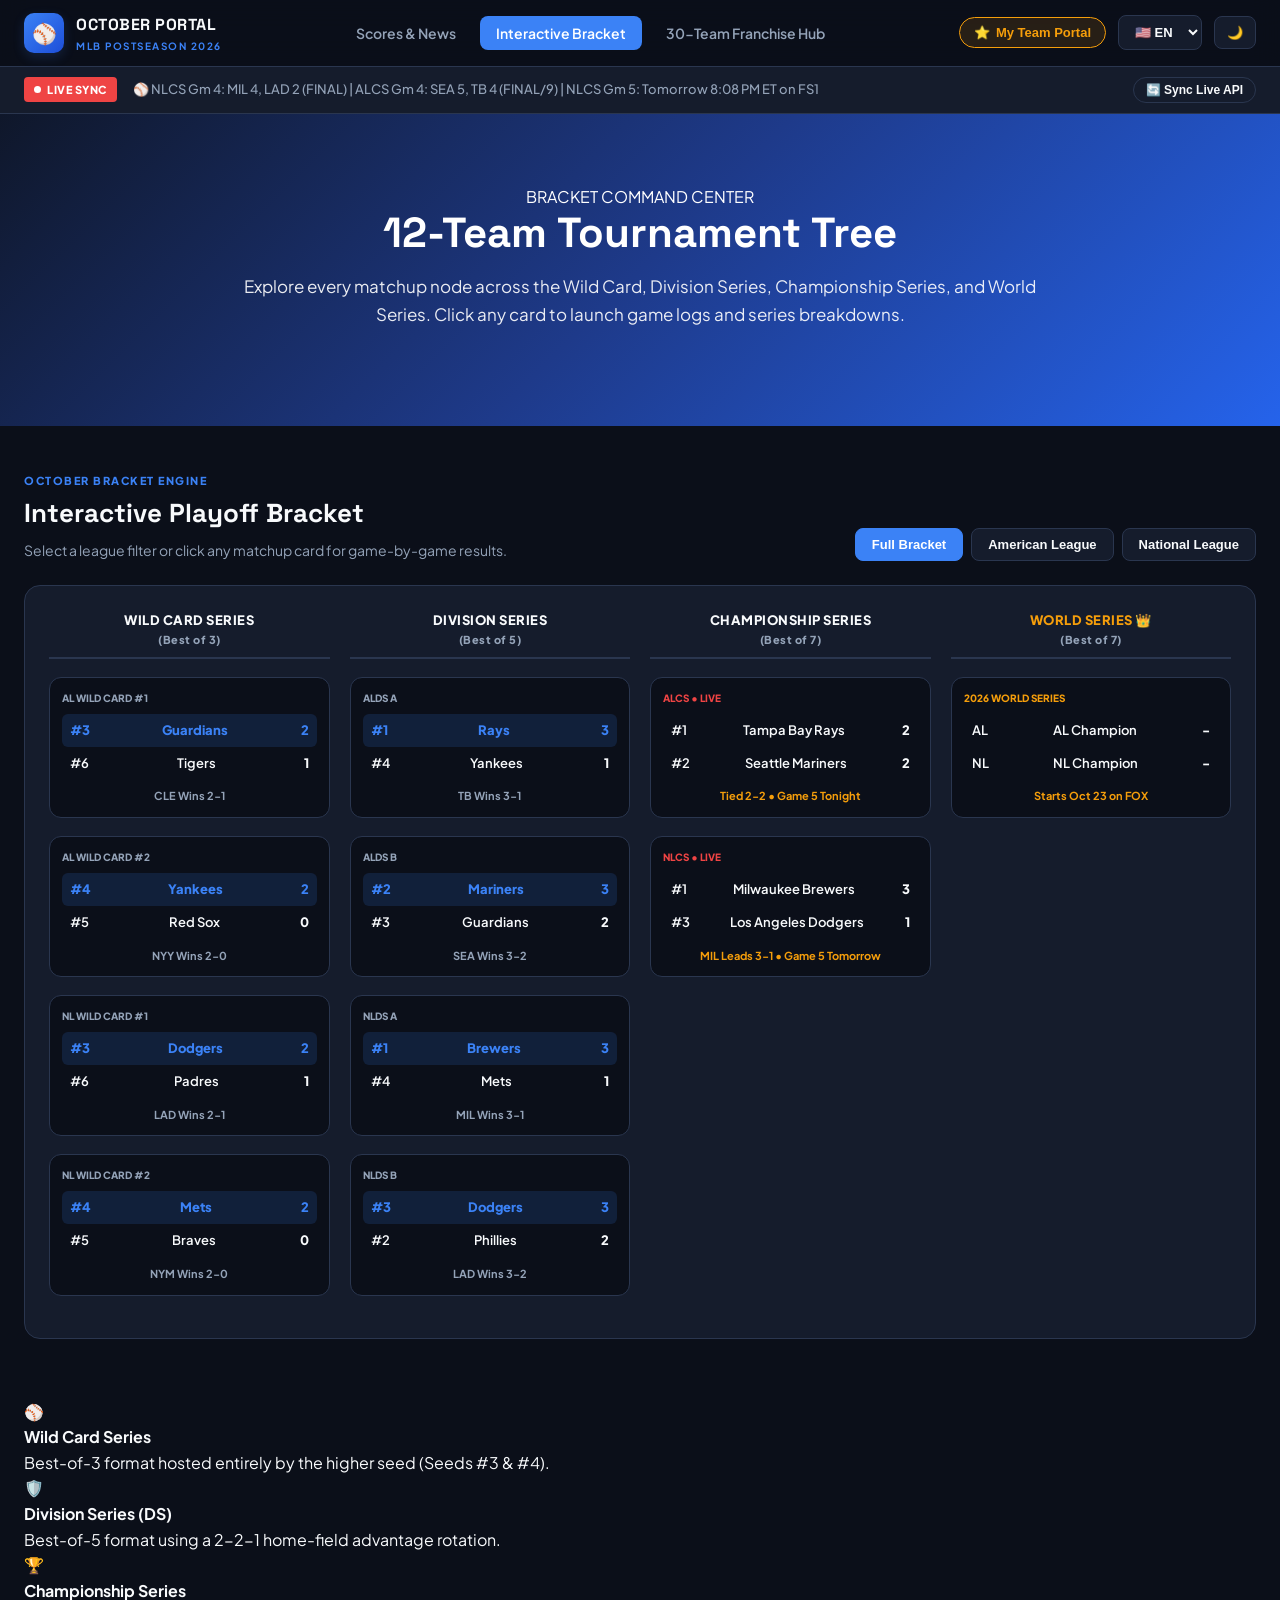
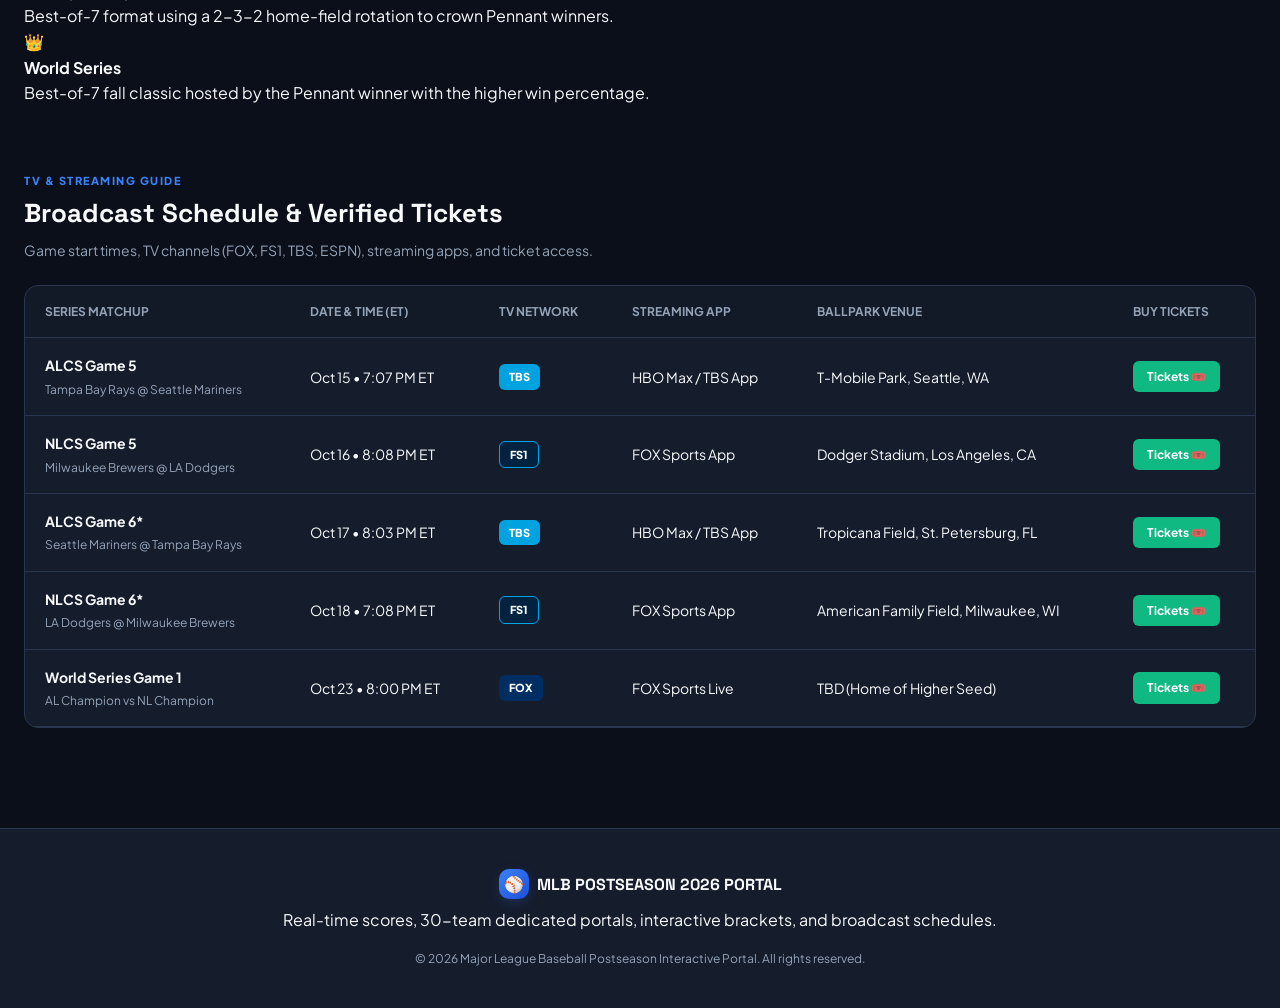
==== bracket.html @ bce6dad3 "Update bracket.html" ====
<!DOCTYPE html>
<html lang="en">
<head>
  <meta charset="UTF-8">
  <meta name="viewport" content="width=device-width, initial-scale=1.0">
  <title>MLB Postseason 2026 | Interactive Playoff Bracket & TV Guide</title>
  <link rel="stylesheet" href="styles.css">
  <link rel="preconnect" href="https://fonts.googleapis.com">
  <link rel="preconnect" href="https://fonts.gstatic.com" crossorigin>
  <link href="https://fonts.googleapis.com/css2?family=Plus+Jakarta+Sans:wght@400;500;600;700;800&family=Space+Grotesk:wght@700;800&display=swap" rel="stylesheet">
</head>
<body class="dark-mode page-bracket">

  <!-- Sticky Glassmorphic Navigation -->
  <header class="top-header">
    <nav class="navbar">
      <a href="index.html" class="brand-logo">
        <div class="logo-icon-bg">⚾</div>
        <div class="logo-text">
          <span class="logo-title">OCTOBER PORTAL</span>
          <span class="logo-sub">MLB POSTSEASON 2026</span>
        </div>
      </a>

      <ul class="nav-directory">
        <li><a href="index.html" class="nav-link" id="nav-home">Scores & News</a></li>
        <li><a href="bracket.html" class="nav-link active" id="nav-bracket">Interactive Bracket</a></li>
        <li><a href="teams.html" class="nav-link" id="nav-teams">30-Team Franchise Hub</a></li>
      </ul>

      <div class="header-controls">
        <button onclick="openFavoriteTeamPortal()" class="fav-quick-pill" id="fav-quick-btn">
          <span class="star-icon">⭐</span> <span id="fav-quick-label">My Team Portal</span>
        </button>
        <div class="select-wrapper">
          <select id="lang-select" class="custom-select" onchange="changeLanguage(this.value)">
            <option value="en">🇺🇸 EN</option>
            <option value="es">🇲🇽 ES</option>
            <option value="zh">🇨🇳 ZH</option>
          </select>
        </div>
        <button id="theme-toggle" class="icon-toggle-btn" onclick="toggleTheme()" aria-label="Toggle Theme">
          <span id="theme-icon">🌙</span>
        </button>
      </div>
    </nav>
  </header>

  <!-- Live Score Ticker -->
  <div class="ticker-bar">
    <div class="ticker-badge"><span class="pulse-dot"></span> LIVE SYNC</div>
    <div class="ticker-content" id="ticker-content">
      <span>⚾ Syncing real-time MLB stats feed from ESPN...</span>
    </div>
    <button onclick="fetchLiveMLBData()" class="sync-refresh-btn">🔄 Sync Live API</button>
  </div>

  <!-- Hero Banner: Bracket Page -->
  <section class="hero-section hero-bracket">
    <div class="hero-overlay"></div>
    <div class="hero-container">
      <div class="hero-tag-badge gold">BRACKET COMMAND CENTER</div>
      <h1 id="hero-heading" class="hero-title">12-Team Tournament Tree</h1>
      <p id="hero-subtext" class="hero-description">Explore every matchup node across the Wild Card, Division Series, Championship Series, and World Series. Click any card to launch game logs and series breakdowns.</p>
    </div>
  </section>

  <main class="main-layout">

    <!-- 12-Team Interactive Playoff Bracket Grid -->
    <section id="full-bracket" class="content-section">
      <div class="section-heading">
        <div>
          <span class="heading-kicker">OCTOBER BRACKET ENGINE</span>
          <h2 id="heading-bracket">Interactive Playoff Bracket</h2>
          <p class="section-subtitle" id="sub-bracket">Select a league filter or click any matchup card for game-by-game results.</p>
        </div>
        <div class="bracket-filter-btns">
          <button class="filter-tab active" onclick="filterBracket('all')">Full Bracket</button>
          <button class="filter-tab" onclick="filterBracket('al')">American League</button>
          <button class="filter-tab" onclick="filterBracket('nl')">National League</button>
        </div>
      </div>

      <div class="bracket-wrapper">
        <div class="bracket-tree" id="bracket-tree">
          
          <!-- Round 1: Wild Card -->
          <div class="bracket-column">
            <h3 class="round-header">Wild Card Series <span class="sub-head">(Best of 3)</span></h3>
            
            <div class="matchup-node" onclick="openMatchupDetails('AL_WC1')">
              <div class="node-label">AL WILD CARD #1</div>
              <div class="node-team winner">
                <span class="seed">#3</span> <span class="team-name">Guardians</span> <span class="node-score">2</span>
              </div>
              <div class="node-team">
                <span class="seed">#6</span> <span class="team-name">Tigers</span> <span class="node-score">1</span>
              </div>
              <div class="node-status">CLE Wins 2-1</div>
            </div>

            <div class="matchup-node" onclick="openMatchupDetails('AL_WC2')">
              <div class="node-label">AL WILD CARD #2</div>
              <div class="node-team winner">
                <span class="seed">#4</span> <span class="team-name">Yankees</span> <span class="node-score">2</span>
              </div>
              <div class="node-team">
                <span class="seed">#5</span> <span class="team-name">Red Sox</span> <span class="node-score">0</span>
              </div>
              <div class="node-status">NYY Wins 2-0</div>
            </div>

            <div class="matchup-node" onclick="openMatchupDetails('NL_WC1')">
              <div class="node-label">NL WILD CARD #1</div>
              <div class="node-team winner">
                <span class="seed">#3</span> <span class="team-name">Dodgers</span> <span class="node-score">2</span>
              </div>
              <div class="node-team">
                <span class="seed">#6</span> <span class="team-name">Padres</span> <span class="node-score">1</span>
              </div>
              <div class="node-status">LAD Wins 2-1</div>
            </div>

            <div class="matchup-node" onclick="openMatchupDetails('NL_WC2')">
              <div class="node-label">NL WILD CARD #2</div>
              <div class="node-team winner">
                <span class="seed">#4</span> <span class="team-name">Mets</span> <span class="node-score">2</span>
              </div>
              <div class="node-team">
                <span class="seed">#5</span> <span class="team-name">Braves</span> <span class="node-score">0</span>
              </div>
              <div class="node-status">NYM Wins 2-0</div>
            </div>
          </div>

          <!-- Round 2: Division Series -->
          <div class="bracket-column">
            <h3 class="round-header">Division Series <span class="sub-head">(Best of 5)</span></h3>

            <div class="matchup-node" onclick="openMatchupDetails('ALDS1')">
              <div class="node-label">ALDS A</div>
              <div class="node-team winner">
                <span class="seed">#1</span> <span class="team-name">Rays</span> <span class="node-score">3</span>
              </div>
              <div class="node-team">
                <span class="seed">#4</span> <span class="team-name">Yankees</span> <span class="node-score">1</span>
              </div>
              <div class="node-status">TB Wins 3-1</div>
            </div>

            <div class="matchup-node" onclick="openMatchupDetails('ALDS2')">
              <div class="node-label">ALDS B</div>
              <div class="node-team winner">
                <span class="seed">#2</span> <span class="team-name">Mariners</span> <span class="node-score">3</span>
              </div>
              <div class="node-team">
                <span class="seed">#3</span> <span class="team-name">Guardians</span> <span class="node-score">2</span>
              </div>
              <div class="node-status">SEA Wins 3-2</div>
            </div>

            <div class="matchup-node" onclick="openMatchupDetails('NLDS1')">
              <div class="node-label">NLDS A</div>
              <div class="node-team winner">
                <span class="seed">#1</span> <span class="team-name">Brewers</span> <span class="node-score">3</span>
              </div>
              <div class="node-team">
                <span class="seed">#4</span> <span class="team-name">Mets</span> <span class="node-score">1</span>
              </div>
              <div class="node-status">MIL Wins 3-1</div>
            </div>

            <div class="matchup-node" onclick="openMatchupDetails('NLDS2')">
              <div class="node-label">NLDS B</div>
              <div class="node-team winner">
                <span class="seed">#3</span> <span class="team-name">Dodgers</span> <span class="node-score">3</span>
              </div>
              <div class="node-team">
                <span class="seed">#2</span> <span class="team-name">Phillies</span> <span class="node-score">2</span>
              </div>
              <div class="node-status">LAD Wins 3-2</div>
            </div>
          </div>

          <!-- Round 3: Championship Series -->
          <div class="bracket-column">
            <h3 class="round-header">Championship Series <span class="sub-head">(Best of 7)</span></h3>

            <div class="matchup-node active-series" onclick="openMatchupDetails('ALCS')">
              <div class="node-label live-label">ALCS • LIVE</div>
              <div class="node-team live">
                <span class="seed">#1</span> <span class="team-name">Tampa Bay Rays</span> <span class="node-score">2</span>
              </div>
              <div class="node-team live">
                <span class="seed">#2</span> <span class="team-name">Seattle Mariners</span> <span class="node-score">2</span>
              </div>
              <div class="node-status gold">Tied 2-2 • Game 5 Tonight</div>
            </div>

            <div class="matchup-node active-series" onclick="openMatchupDetails('NLCS')">
              <div class="node-label live-label">NLCS • LIVE</div>
              <div class="node-team live">
                <span class="seed">#1</span> <span class="team-name">Milwaukee Brewers</span> <span class="node-score">3</span>
              </div>
              <div class="node-team live">
                <span class="seed">#3</span> <span class="team-name">Los Angeles Dodgers</span> <span class="node-score">1</span>
              </div>
              <div class="node-status gold">MIL Leads 3-1 • Game 5 Tomorrow</div>
            </div>
          </div>

          <!-- Round 4: World Series -->
          <div class="bracket-column">
            <h3 class="round-header gold-header">World Series 👑 <span class="sub-head">(Best of 7)</span></h3>

            <div class="matchup-node ws-card" onclick="openMatchupDetails('WS')">
              <div class="node-label ws-label">2026 WORLD SERIES</div>
              <div class="node-team pending">
                <span class="seed">AL</span> <span class="team-name">AL Champion</span> <span class="node-score">-</span>
              </div>
              <div class="node-team pending">
                <span class="seed">NL</span> <span class="team-name">NL Champion</span> <span class="node-score">-</span>
              </div>
              <div class="node-status gold">Starts Oct 23 on FOX</div>
            </div>
          </div>

        </div>
      </div>
    </section>

    <!-- Postseason Format & Rules Guide -->
    <section class="content-section">
      <div class="rules-grid-4col">
        <div class="rule-card">
          <div class="rule-icon">⚾</div>
          <h4>Wild Card Series</h4>
          <p>Best-of-3 format hosted entirely by the higher seed (Seeds #3 & #4).</p>
        </div>
        <div class="rule-card">
          <div class="rule-icon">🛡️</div>
          <h4>Division Series (DS)</h4>
          <p>Best-of-5 format using a 2-2-1 home-field advantage rotation.</p>
        </div>
        <div class="rule-card">
          <div class="rule-icon">🏆</div>
          <h4>Championship Series</h4>
          <p>Best-of-7 format using a 2-3-2 home-field rotation to crown Pennant winners.</p>
        </div>
        <div class="rule-card">
          <div class="rule-icon">👑</div>
          <h4>World Series</h4>
          <p>Best-of-7 fall classic hosted by the Pennant winner with the higher win percentage.</p>
        </div>
      </div>
    </section>

    <!-- Broadcast Networks & Tickets Table -->
    <section id="broadcast-schedule" class="content-section">
      <div class="section-heading">
        <div>
          <span class="heading-kicker">TV & STREAMING GUIDE</span>
          <h2 id="heading-schedule">Broadcast Schedule & Verified Tickets</h2>
          <p class="section-subtitle" id="sub-schedule">Game start times, TV channels (FOX, FS1, TBS, ESPN), streaming apps, and ticket access.</p>
        </div>
      </div>

      <div class="table-card-wrapper">
        <table class="schedule-table">
          <thead>
            <tr>
              <th id="th-matchup">Series Matchup</th>
              <th id="th-time">Date & Time (ET)</th>
              <th id="th-network">TV Network</th>
              <th id="th-stream">Streaming App</th>
              <th id="th-location">Ballpark Venue</th>
              <th id="th-buy">Buy Tickets</th>
            </tr>
          </thead>
          <tbody id="schedule-body">
            <!-- Rendered by script.js -->
          </tbody>
        </table>
      </div>
    </section>

  </main>

  <!-- Interactive Modal Window -->
  <div id="matchup-modal" class="modal-backdrop" onclick="closeMatchupModal(event)">
    <div class="modal-card">
      <button class="modal-close-btn" onclick="closeMatchupModalDirect()">&times;</button>
      <div id="modal-content"></div>
    </div>
  </div>

  <footer>
    <div class="footer-container">
      <div class="footer-brand">
        <span class="logo-icon-bg sm">⚾</span>
        <span>MLB POSTSEASON 2026 PORTAL</span>
      </div>
      <p>Real-time scores, 30-team dedicated portals, interactive brackets, and broadcast schedules.</p>
      <div class="footer-copy">&copy; 2026 Major League Baseball Postseason Interactive Portal. All rights reserved.</div>
    </div>
  </footer>

  <script src="script.js"></script>
</body>
</html>
---- styles.css ----
/* Custom Design Variables */
:root {
  --bg-dark: #0b0f19;
  --bg-surface: #151c2c;
  --bg-surface-hover: #1e293b;
  --border-color: #2a364f;
  --text-main: #f8fafc;
  --text-muted: #94a3b8;
  
  --primary-blue: #3b82f6;
  --primary-blue-hover: #2563eb;
  --accent-gold: #f59e0b;
  --accent-green: #10b981;
  --accent-red: #ef4444;
  
  --header-bg: rgba(11, 15, 25, 0.92);
  --shadow-glow: rgba(59, 130, 246, 0.18);

  --team-theme-primary: #1e3a8a;
  --team-theme-accent: #2563eb;
}

body.light-mode {
  --bg-dark: #f8fafc;
  --bg-surface: #ffffff;
  --bg-surface-hover: #f1f5f9;
  --border-color: #cbd5e1;
  --text-main: #0f172a;
  --text-muted: #64748b;
  --primary-blue: #2563eb;
  --primary-blue-hover: #1d4ed8;
  --accent-gold: #d97706;
  --accent-green: #059669;
  --accent-red: #dc2626;
  --header-bg: rgba(255, 255, 255, 0.94);
  --shadow-glow: rgba(0, 0, 0, 0.06);
}

/* Base Reset & Hyperlink Engine (No Default Blue Links) */
* {
  box-sizing: border-box;
  margin: 0;
  padding: 0;
}

html {
  scroll-behavior: smooth;
  font-family: 'Plus Jakarta Sans', -apple-system, BlinkMacSystemFont, sans-serif;
}

body {
  background-color: var(--bg-dark);
  color: var(--text-main);
  line-height: 1.6;
  transition: background-color 0.3s ease, color 0.3s ease;
}

/* Global Link Reset - Removes default blue browser underlined links */
a, a:visited, a:hover, a:active {
  color: inherit;
  text-decoration: none;
}

/* Sticky Top Navigation Directory */
.top-header {
  position: sticky;
  top: 0;
  z-index: 1000;
  background-color: var(--header-bg);
  backdrop-filter: blur(14px);
  border-bottom: 1px solid var(--border-color);
}

.navbar {
  max-width: 1280px;
  margin: 0 auto;
  padding: 12px 24px;
  display: flex;
  justify-content: space-between;
  align-items: center;
  gap: 20px;
}

.brand-logo {
  display: flex;
  align-items: center;
  gap: 12px;
}

.logo-icon-bg {
  width: 40px;
  height: 40px;
  background: linear-gradient(135deg, var(--primary-blue), #1d4ed8);
  border-radius: 10px;
  display: flex;
  justify-content: center;
  align-items: center;
  font-size: 20px;
  box-shadow: 0 4px 12px var(--shadow-glow);
}

.logo-icon-bg.sm {
  width: 30px;
  height: 30px;
  font-size: 16px;
}

.logo-text {
  display: flex;
  flex-direction: column;
}

.logo-title {
  font-family: 'Space Grotesk', sans-serif;
  font-size: 16px;
  font-weight: 800;
  letter-spacing: 0.5px;
}

.logo-sub {
  font-size: 10px;
  font-weight: 700;
  color: var(--primary-blue);
  letter-spacing: 1.5px;
}

.nav-directory {
  display: flex;
  list-style: none;
  gap: 8px;
}

.nav-link {
  padding: 8px 16px;
  border-radius: 8px;
  font-size: 14px;
  font-weight: 600;
  color: var(--text-muted);
  transition: all 0.2s ease;
}

.nav-link:hover {
  color: var(--text-main);
  background-color: var(--bg-surface-hover);
}

.nav-link.active {
  background-color: var(--primary-blue);
  color: #ffffff;
}

.header-controls {
  display: flex;
  align-items: center;
  gap: 12px;
}

.fav-quick-pill {
  background-color: rgba(245, 158, 11, 0.12);
  color: var(--accent-gold);
  border: 1px solid var(--accent-gold);
  padding: 7px 14px;
  border-radius: 20px;
  font-size: 13px;
  font-weight: 700;
  cursor: pointer;
  display: flex;
  align-items: center;
  gap: 6px;
  transition: transform 0.2s;
}

.fav-quick-pill:hover {
  transform: translateY(-1px);
  background-color: rgba(245, 158, 11, 0.22);
}

.custom-select, select, button {
  background-color: var(--bg-surface);
  color: var(--text-main);
  border: 1px solid var(--border-color);
  padding: 8px 12px;
  border-radius: 8px;
  font-size: 13px;
  font-weight: 600;
  cursor: pointer;
  outline: none;
  transition: all 0.2s;
}

button:hover, select:hover {
  border-color: var(--primary-blue);
}

.icon-toggle-btn {
  padding: 8px 12px;
  border-radius: 8px;
}

/* Live Ticker Bar */
.ticker-bar {
  background-color: var(--bg-surface);
  border-bottom: 1px solid var(--border-color);
  padding: 10px 24px;
  display: flex;
  align-items: center;
  gap: 16px;
  font-size: 13px;
}

.ticker-badge {
  background-color: var(--accent-red);
  color: #ffffff;
  font-weight: 800;
  font-size: 11px;
  padding: 4px 10px;
  border-radius: 4px;
  letter-spacing: 0.5px;
  display: flex;
  align-items: center;
  gap: 6px;
  white-space: nowrap;
}

.pulse-dot {
  width: 7px;
  height: 7px;
  background-color: #ffffff;
  border-radius: 50%;
  animation: pulse-animation 1.5s infinite;
}

.pulse-dot.green {
  background-color: var(--accent-green);
}

@keyframes pulse-animation {
  0% { opacity: 1; transform: scale(0.9); }
  50% { opacity: 0.4; transform: scale(1.1); }
  100% { opacity: 1; transform: scale(0.9); }
}

.ticker-content {
  flex: 1;
  overflow: hidden;
  white-space: nowrap;
  color: var(--text-muted);
  font-weight: 500;
}

.sync-refresh-btn {
  padding: 5px 12px;
  font-size: 12px;
  border-radius: 20px;
}

/* Hero Section */
.hero-section {
  position: relative;
  background: linear-gradient(135deg, #0f172a 0%, #1e3a8a 50%, #2563eb 100%);
  padding: 70px 24px;
  text-align: center;
  color: #ffffff;
  overflow: hidden;
}

.hero-container {
  max-width: 800px;
  margin: 0 auto;
  position: relative;
  z-index: 2;
}

.hero-tag {
  display: inline-block;
  background-color: var(--accent-gold);
  color: #000000;
  font-size: 11px;
  font-weight: 900;
  padding: 4px 12px;
  border-radius: 20px;
  letter-spacing: 1px;
  margin-bottom: 16px;
}

.hero-title {
  font-family: 'Space Grotesk', sans-serif;
  font-size: 42px;
  font-weight: 800;
  line-height: 1.15;
  margin-bottom: 16px;
}

.hero-description {
  font-size: 17px;
  opacity: 0.9;
  margin-bottom: 28px;
}

.hero-btn-group {
  display: flex;
  justify-content: center;
  gap: 16px;
  flex-wrap: wrap;
}

/* Buttons Engine */
.btn {
  display: inline-flex;
  align-items: center;
  justify-content: center;
  padding: 12px 24px;
  border-radius: 10px;
  font-size: 14px;
  font-weight: 700;
  cursor: pointer;
  transition: all 0.2s ease;
  border: none;
}

.btn:hover {
  transform: translateY(-2px);
}

.btn-primary {
  background-color: var(--primary-blue);
  color: #ffffff;
  box-shadow: 0 4px 14px var(--shadow-glow);
}

.btn-primary:hover {
  background-color: var(--primary-blue-hover);
}

.btn-secondary {
  background-color: rgba(255, 255, 255, 0.12);
  color: #ffffff;
  border: 1px solid rgba(255, 255, 255, 0.3);
}

.btn-sm {
  padding: 8px 16px;
  font-size: 13px;
}

/* Content Layout */
.main-layout {
  max-width: 1280px;
  margin: 0 auto;
  padding: 40px 24px;
}

.content-section {
  margin-bottom: 60px;
}

.section-heading {
  display: flex;
  justify-content: space-between;
  align-items: flex-end;
  margin-bottom: 24px;
  flex-wrap: wrap;
  gap: 16px;
}

.heading-kicker {
  font-size: 11px;
  font-weight: 800;
  color: var(--primary-blue);
  letter-spacing: 1.5px;
}

.section-heading h2 {
  font-family: 'Space Grotesk', sans-serif;
  font-size: 26px;
  font-weight: 800;
  margin-top: 2px;
}

.section-subtitle {
  color: var(--text-muted);
  font-size: 14px;
  margin-top: 4px;
}

.live-status-pill {
  display: flex;
  align-items: center;
  gap: 8px;
  font-size: 12px;
  font-weight: 700;
  color: var(--accent-green);
  background-color: var(--bg-surface);
  padding: 6px 14px;
  border-radius: 20px;
  border: 1px solid var(--border-color);
}

/* Scoreboard Cards Grid */
.scoreboard-grid {
  display: grid;
  grid-template-columns: repeat(auto-fit, minmax(280px, 1fr));
  gap: 18px;
}

.score-card {
  background-color: var(--bg-surface);
  border: 1px solid var(--border-color);
  border-radius: 14px;
  padding: 18px;
  transition: transform 0.2s, border-color 0.2s;
}

.score-card:hover {
  transform: translateY(-3px);
  border-color: var(--primary-blue);
}

.card-top {
  display: flex;
  justify-content: space-between;
  font-size: 11px;
  font-weight: 800;
  color: var(--text-muted);
  margin-bottom: 12px;
}

.status-badge {
  color: var(--accent-red);
}

.status-badge.final {
  color: var(--text-muted);
}

.team-score-row {
  display: flex;
  justify-content: space-between;
  align-items: center;
  padding: 8px 0;
  font-size: 15px;
  font-weight: 700;
}

.team-score-row.winner {
  color: var(--primary-blue);
}

/* Interactive Playoff Bracket Grid */
.bracket-filter-btns {
  display: flex;
  gap: 8px;
}

.filter-tab {
  padding: 8px 16px;
  border-radius: 8px;
  font-size: 13px;
  font-weight: 700;
}

.filter-tab.active {
  background-color: var(--primary-blue);
  color: #ffffff;
  border-color: var(--primary-blue);
}

.bracket-wrapper {
  background-color: var(--bg-surface);
  border: 1px solid var(--border-color);
  border-radius: 16px;
  padding: 24px;
  overflow-x: auto;
}

.bracket-tree {
  display: grid;
  grid-template-columns: repeat(4, minmax(230px, 1fr));
  gap: 20px;
  min-width: 950px;
}

.round-header {
  font-size: 13px;
  font-weight: 800;
  text-transform: uppercase;
  letter-spacing: 0.5px;
  margin-bottom: 18px;
  padding-bottom: 8px;
  border-bottom: 2px solid var(--border-color);
  text-align: center;
}

.sub-head {
  font-size: 11px;
  color: var(--text-muted);
  text-transform: none;
  display: block;
}

.gold-header {
  color: var(--accent-gold);
}

.matchup-node {
  background-color: var(--bg-dark);
  border: 1px solid var(--border-color);
  border-radius: 12px;
  padding: 12px;
  margin-bottom: 18px;
  cursor: pointer;
  transition: transform 0.2s, border-color 0.2s, box-shadow 0.2s;
}

.matchup-node:hover {
  transform: scale(1.02);
  border-color: var(--primary-blue);
  box-shadow: 0 4px 14px var(--shadow-glow);
}

.node-label {
  font-size: 10px;
  font-weight: 800;
  color: var(--text-muted);
  margin-bottom: 8px;
}

.live-label {
  color: var(--accent-red);
}

.ws-label {
  color: var(--accent-gold);
}

.node-team {
  display: flex;
  justify-content: space-between;
  align-items: center;
  padding: 6px 8px;
  border-radius: 6px;
  font-size: 13px;
  font-weight: 600;
}

.node-team.winner {
  background-color: rgba(59, 130, 246, 0.15);
  color: var(--primary-blue);
  font-weight: 800;
}

.node-score {
  font-weight: 800;
}

.node-status {
  font-size: 11px;
  font-weight: 700;
  text-align: center;
  margin-top: 8px;
  color: var(--text-muted);
}

.node-status.gold {
  color: var(--accent-gold);
}

/* Info List Card */
.info-card-box {
  background-color: var(--bg-surface);
  border: 1px solid var(--border-color);
  border-radius: 14px;
  padding: 24px;
  margin-top: 24px;
}

.info-card-box h3 {
  font-size: 18px;
  margin-bottom: 12px;
}

.styled-info-list {
  list-style: none;
}

.styled-info-list li {
  padding: 8px 0;
  font-size: 14px;
  color: var(--text-muted);
  border-bottom: 1px dashed var(--border-color);
}

.styled-info-list li strong {
  color: var(--text-main);
}

/* Schedule Table */
.table-card-wrapper {
  background-color: var(--bg-surface);
  border: 1px solid var(--border-color);
  border-radius: 14px;
  overflow-x: auto;
}

.schedule-table {
  width: 100%;
  border-collapse: collapse;
  text-align: left;
}

.schedule-table th, .schedule-table td {
  padding: 16px 20px;
  border-bottom: 1px solid var(--border-color);
  font-size: 14px;
}

.schedule-table th {
  background-color: rgba(0, 0, 0, 0.12);
  color: var(--text-muted);
  font-size: 12px;
  text-transform: uppercase;
}

.net-pill {
  display: inline-block;
  padding: 4px 10px;
  border-radius: 6px;
  font-size: 11px;
  font-weight: 800;
  color: #ffffff;
}

.net-fox { background-color: #002d62; }
.net-fs1 { background-color: #022340; border: 1px solid #00a4e4; }
.net-tbs { background-color: #00a3e0; }
.net-espn { background-color: #cc0000; }

.ticket-pill-btn {
  background-color: var(--accent-green);
  color: #ffffff !important;
  padding: 6px 14px;
  border-radius: 6px;
  font-size: 12px;
  font-weight: 700;
  display: inline-block;
  transition: transform 0.2s;
}

.ticket-pill-btn:hover {
  transform: translateY(-2px);
}

/* 30-Team Franchise Directory Grid */
.division-tab-bar {
  display: flex;
  gap: 8px;
  overflow-x: auto;
  margin-bottom: 20px;
  padding-bottom: 6px;
}

.div-tab-btn {
  padding: 8px 16px;
  border-radius: 20px;
  white-space: nowrap;
}

.div-tab-btn.active {
  background-color: var(--primary-blue);
  color: #ffffff;
  border-color: var(--primary-blue);
}

.team-grid-picker {
  display: grid;
  grid-template-columns: repeat(auto-fill, minmax(130px, 1fr));
  gap: 12px;
  margin-bottom: 24px;
  max-height: 280px;
  overflow-y: auto;
  padding-right: 4px;
}

.team-btn {
  background-color: var(--bg-surface);
  border: 1px solid var(--border-color);
  padding: 12px;
  border-radius: 10px;
  font-size: 13px;
  font-weight: 700;
  text-align: center;
  cursor: pointer;
  transition: all 0.2s;
}

.team-btn:hover, .team-btn.active {
  background-color: var(--primary-blue);
  color: #ffffff;
  border-color: var(--primary-blue);
}

/* Dynamic Spotlight Preview Card */
.spotlight-card {
  display: grid;
  grid-template-columns: 320px 1fr;
  gap: 28px;
  background-color: var(--bg-surface);
  border: 1px solid var(--border-color);
  border-radius: 18px;
  padding: 28px;
}

@media (max-width: 820px) {
  .spotlight-card {
    grid-template-columns: 1fr;
  }
}

.spotlight-media {
  position: relative;
  border-radius: 14px;
  overflow: hidden;
  height: 240px;
}

.spotlight-media img {
  width: 100%;
  height: 100%;
  object-fit: cover;
}

.spotlight-media-badge {
  position: absolute;
  bottom: 12px;
  left: 12px;
  background-color: rgba(0, 0, 0, 0.85);
  color: var(--accent-gold);
  font-size: 12px;
  font-weight: 800;
  padding: 4px 12px;
  border-radius: 6px;
}

.spotlight-header {
  display: flex;
  justify-content: space-between;
  align-items: center;
  margin-bottom: 14px;
  flex-wrap: wrap;
  gap: 12px;
}

.spotlight-header h3 {
  font-size: 26px;
  font-weight: 800;
}

.spotlight-action-row {
  display: flex;
  gap: 10px;
}

.btn-fav-heart {
  background-color: rgba(239, 68, 68, 0.12);
  color: var(--accent-red);
  border: 1px solid var(--accent-red);
  padding: 8px 16px;
  border-radius: 20px;
  font-size: 13px;
}

.spotlight-description {
  font-size: 15px;
  color: var(--text-muted);
  margin-bottom: 20px;
}

.spotlight-stats-grid {
  display: grid;
  grid-template-columns: repeat(auto-fit, minmax(130px, 1fr));
  gap: 12px;
}

.stat-pill-box {
  background-color: var(--bg-dark);
  border: 1px solid var(--border-color);
  padding: 12px 14px;
  border-radius: 10px;
}

.stat-lbl {
  display: block;
  font-size: 11px;
  color: var(--text-muted);
}

.stat-val {
  font-size: 15px;
  font-weight: 800;
  color: var(--primary-blue);
}

/* Dedicated Team Portal View */
.portal-header-banner {
  background: linear-gradient(135deg, var(--team-theme-primary) 0%, var(--team-theme-accent) 100%);
  padding: 45px 24px;
  color: #ffffff;
  border-bottom: 2px solid rgba(255, 255, 255, 0.1);
}

.portal-container {
  max-width: 1280px;
  margin: 0 auto;
}

.back-link-btn {
  background-color: rgba(0, 0, 0, 0.35);
  color: #ffffff;
  border: 1px solid rgba(255, 255, 255, 0.3);
  padding: 6px 16px;
  border-radius: 20px;
  font-size: 13px;
  font-weight: 700;
  margin-bottom: 20px;
  cursor: pointer;
}

.portal-identity-row {
  display: flex;
  align-items: center;
  gap: 20px;
}

.portal-logo-circle {
  width: 80px;
  height: 80px;
  background: rgba(255, 255, 255, 0.15);
  border: 2px solid rgba(255, 255, 255, 0.3);
  border-radius: 50%;
  display: flex;
  justify-content: center;
  align-items: center;
  font-size: 38px;
}

.portal-badge-group {
  display: flex;
  gap: 8px;
  margin-bottom: 6px;
}

.pill-badge {
  font-size: 11px;
  font-weight: 800;
  padding: 3px 10px;
  border-radius: 12px;
}

.pill-badge.gold {
  background-color: var(--accent-gold);
  color: #000000;
}

.pill-badge.outline {
  border: 1px solid #ffffff;
  color: #ffffff;
}

.portal-titles h1 {
  font-family: 'Space Grotesk', sans-serif;
  font-size: 36px;
  font-weight: 800;
}

.portal-sub {
  opacity: 0.85;
  font-size: 15px;
}

.portal-actions {
  display: flex;
  gap: 12px;
  margin-top: 24px;
}

.portal-subnav-tabs {
  display: flex;
  gap: 12px;
  border-bottom: 2px solid var(--border-color);
  margin-bottom: 30px;
  overflow-x: auto;
}

.portal-tab-btn {
  background: transparent;
  border: none;
  border-bottom: 3px solid transparent;
  border-radius: 0;
  padding: 12px 20px;
  font-size: 15px;
  font-weight: 700;
  color: var(--text-muted);
}

.portal-tab-btn.active {
  color: var(--primary-blue);
  border-bottom-color: var(--primary-blue);
  background: transparent;
}

.portal-tab-content {
  display: none;
}

.portal-tab-content.active {
  display: block;
}

.portal-grid-2col {
  display: grid;
  grid-template-columns: 2fr 1fr;
  gap: 24px;
}

@media (max-width: 850px) {
  .portal-grid-2col {
    grid-template-columns: 1fr;
  }
}

.card-box {
  background-color: var(--bg-surface);
  border: 1px solid var(--border-color);
  border-radius: 16px;
  padding: 24px;
}

.body-p {
  font-size: 16px;
  line-height: 1.7;
  color: var(--text-main);
  margin-top: 10px;
}

.honors-data-list {
  list-style: none;
  margin-top: 16px;
}

.honors-data-list li {
  padding: 12px 0;
  border-bottom: 1px solid var(--border-color);
  display: flex;
  justify-content: space-between;
  font-size: 14px;
}

.roster-card-grid {
  display: grid;
  grid-template-columns: repeat(auto-fit, minmax(220px, 1fr));
  gap: 16px;
  margin-top: 20px;
}

.roster-card {
  background-color: var(--bg-dark);
  border: 1px solid var(--border-color);
  padding: 16px;
  border-radius: 12px;
}

.roster-card strong {
  display: block;
  font-size: 16px;
  color: var(--primary-blue);
}

.roster-card span {
  font-size: 13px;
  color: var(--text-muted);
}

/* News Masonry Engine */
.news-masonry {
  display: grid;
  grid-template-columns: repeat(auto-fit, minmax(300px, 1fr));
  gap: 24px;
}

.news-card {
  background-color: var(--bg-surface);
  border: 1px solid var(--border-color);
  border-radius: 16px;
  overflow: hidden;
  transition: transform 0.2s;
}

.news-card:hover {
  transform: translateY(-4px);
}

.news-thumb {
  position: relative;
  height: 180px;
}

.news-thumb img {
  width: 100%;
  height: 100%;
  object-fit: cover;
}

.news-badge {
  position: absolute;
  top: 12px;
  right: 12px;
  background: rgba(0, 0, 0, 0.85);
  color: #fff;
  font-size: 10px;
  font-weight: 800;
  padding: 4px 10px;
  border-radius: 4px;
}

.badge-nlcs { background-color: #0c2340; }
.badge-alcs { background-color: #005c5c; }
.badge-analysis { background-color: #f59e0b; color: #000; }

.news-body {
  padding: 20px;
}

.news-meta {
  font-size: 12px;
  color: var(--text-muted);
}

.news-body h3 {
  font-size: 18px;
  margin: 8px 0;
}

.news-body p {
  font-size: 14px;
  color: var(--text-muted);
  margin-bottom: 16px;
}

.news-action-btn {
  color: var(--primary-blue);
  font-weight: 700;
  font-size: 14px;
  display: inline-block;
}

.news-action-btn:hover {
  text-decoration: underline;
}

/* Modal Window Overlay */
.modal-backdrop {
  position: fixed;
  top: 0;
  left: 0;
  width: 100%;
  height: 100%;
  background-color: rgba(0, 0, 0, 0.8);
  backdrop-filter: blur(6px);
  z-index: 2000;
  display: none;
  justify-content: center;
  align-items: center;
  padding: 20px;
}

.modal-card {
  background-color: var(--bg-surface);
  border: 1px solid var(--border-color);
  border-radius: 18px;
  max-width: 550px;
  width: 100%;
  padding: 28px;
  position: relative;
}

.modal-close-btn {
  position: absolute;
  top: 16px;
  right: 16px;
  font-size: 24px;
  border: none;
  background: none;
  color: var(--text-muted);
  cursor: pointer;
}

/* Footer */
footer {
  border-top: 1px solid var(--border-color);
  padding: 40px 24px;
  text-align: center;
  background-color: var(--bg-surface);
}

.footer-brand {
  display: flex;
  align-items: center;
  justify-content: center;
  gap: 8px;
  font-family: 'Space Grotesk', sans-serif;
  font-weight: 800;
  font-size: 16px;
  margin-bottom: 8px;
}

.footer-copy {
  margin-top: 16px;
  font-size: 12px;
  color: var(--text-muted);
}
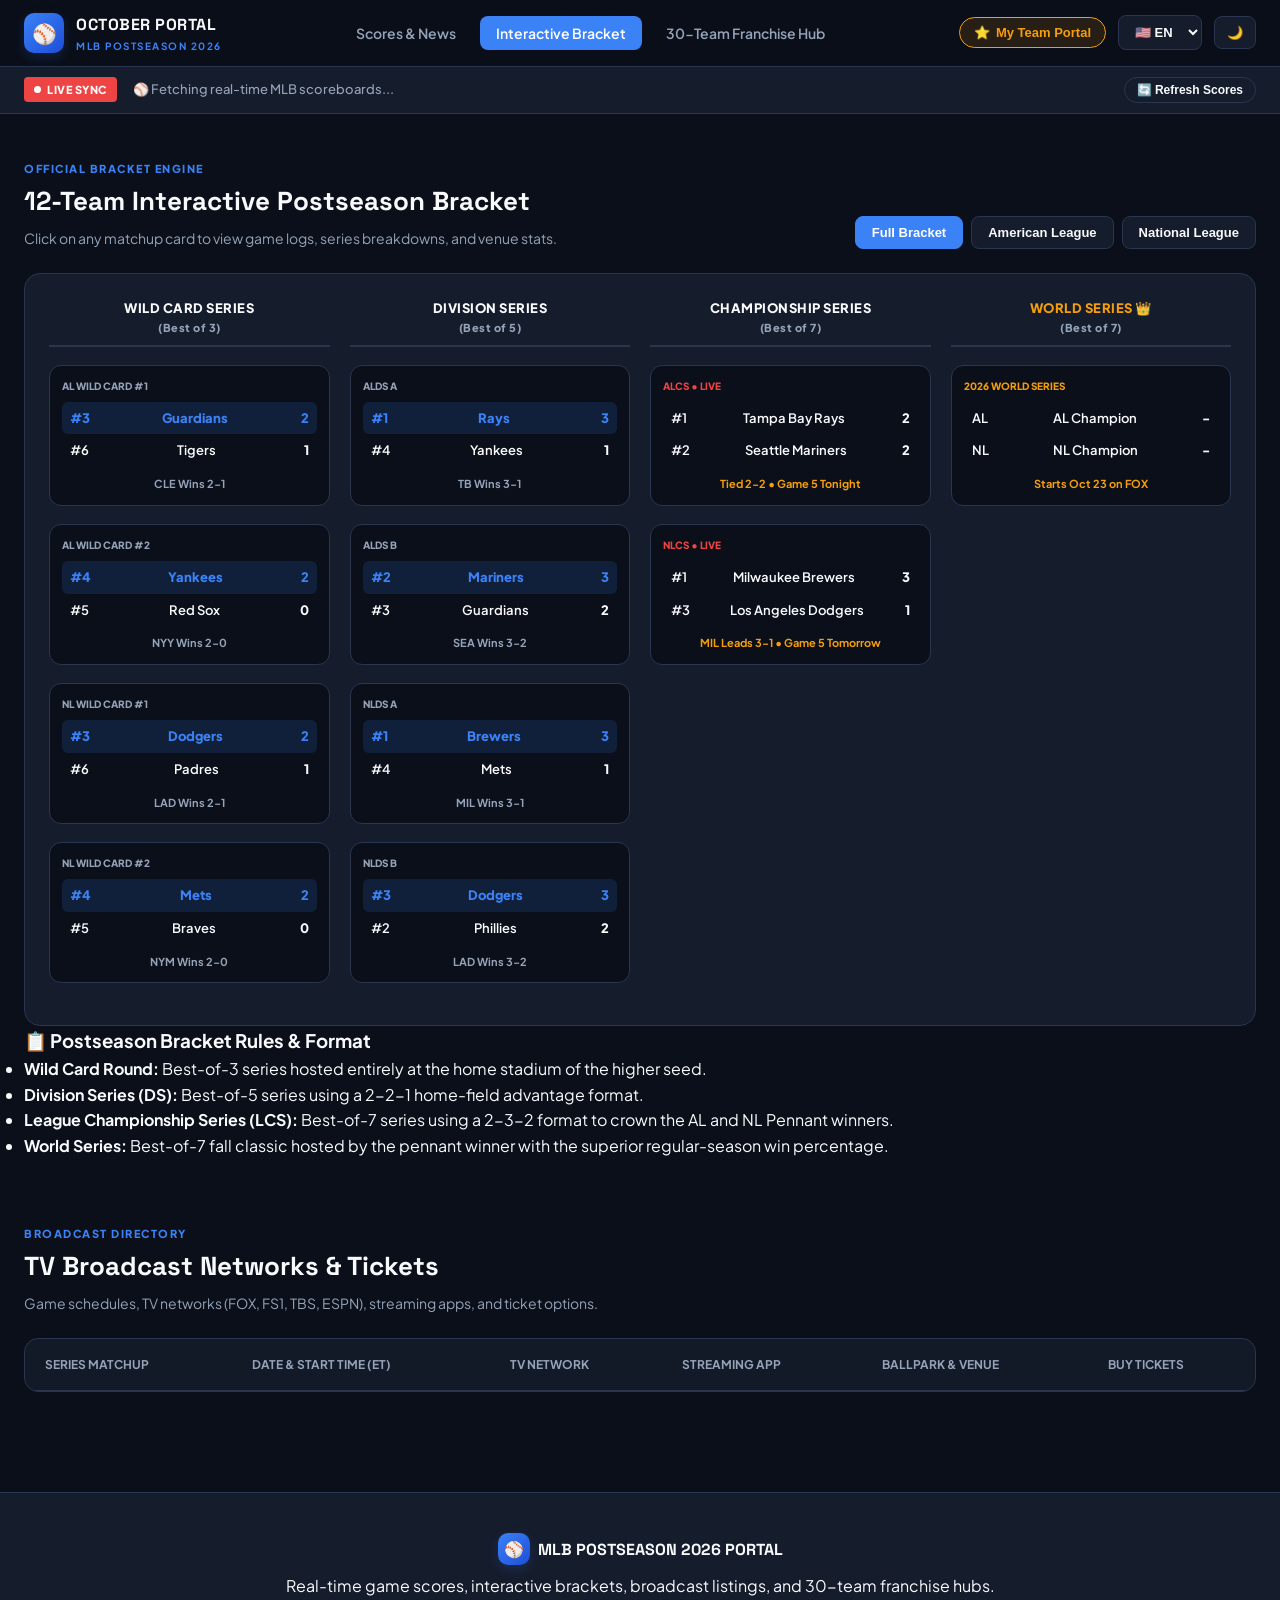
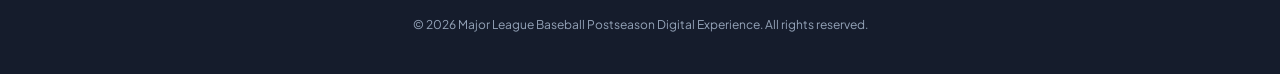
==== commit fccd994a: "Update bracket.html" ====
--- a/bracket.html
+++ b/bracket.html
@@ -3,15 +3,15 @@
 <head>
   <meta charset="UTF-8">
   <meta name="viewport" content="width=device-width, initial-scale=1.0">
-  <title>MLB Postseason 2026 | Interactive Playoff Bracket & TV Guide</title>
+  <title>MLB Postseason 2026 | Bracket & Broadcast Schedule</title>
   <link rel="stylesheet" href="styles.css">
   <link rel="preconnect" href="https://fonts.googleapis.com">
   <link rel="preconnect" href="https://fonts.gstatic.com" crossorigin>
   <link href="https://fonts.googleapis.com/css2?family=Plus+Jakarta+Sans:wght@400;500;600;700;800&family=Space+Grotesk:wght@700;800&display=swap" rel="stylesheet">
 </head>
-<body class="dark-mode page-bracket">
-
-  <!-- Sticky Glassmorphic Navigation -->
+<body class="dark-mode">
+
+  <!-- Sticky Navigation Header -->
   <header class="top-header">
     <nav class="navbar">
       <a href="index.html" class="brand-logo">
@@ -46,39 +46,29 @@
     </nav>
   </header>
 
-  <!-- Live Score Ticker -->
+  <!-- Ticker Banner -->
   <div class="ticker-bar">
     <div class="ticker-badge"><span class="pulse-dot"></span> LIVE SYNC</div>
     <div class="ticker-content" id="ticker-content">
-      <span>⚾ Syncing real-time MLB stats feed from ESPN...</span>
+      <span>⚾ Fetching real-time MLB scoreboards...</span>
     </div>
-    <button onclick="fetchLiveMLBData()" class="sync-refresh-btn">🔄 Sync Live API</button>
+    <button onclick="fetchLiveMLBData()" class="sync-refresh-btn">🔄 Refresh Scores</button>
   </div>
 
-  <!-- Hero Banner: Bracket Page -->
-  <section class="hero-section hero-bracket">
-    <div class="hero-overlay"></div>
-    <div class="hero-container">
-      <div class="hero-tag-badge gold">BRACKET COMMAND CENTER</div>
-      <h1 id="hero-heading" class="hero-title">12-Team Tournament Tree</h1>
-      <p id="hero-subtext" class="hero-description">Explore every matchup node across the Wild Card, Division Series, Championship Series, and World Series. Click any card to launch game logs and series breakdowns.</p>
-    </div>
-  </section>
-
   <main class="main-layout">
 
-    <!-- 12-Team Interactive Playoff Bracket Grid -->
+    <!-- 12-Team Interactive Playoff Bracket -->
     <section id="full-bracket" class="content-section">
       <div class="section-heading">
         <div>
-          <span class="heading-kicker">OCTOBER BRACKET ENGINE</span>
-          <h2 id="heading-bracket">Interactive Playoff Bracket</h2>
-          <p class="section-subtitle" id="sub-bracket">Select a league filter or click any matchup card for game-by-game results.</p>
+          <span class="heading-kicker">OFFICIAL BRACKET ENGINE</span>
+          <h2 id="heading-bracket">12-Team Interactive Postseason Bracket</h2>
+          <p class="section-subtitle" id="sub-bracket">Click on any matchup card to view game logs, series breakdowns, and venue stats.</p>
         </div>
         <div class="bracket-filter-btns">
-          <button class="filter-tab active" onclick="filterBracket('all')">Full Bracket</button>
-          <button class="filter-tab" onclick="filterBracket('al')">American League</button>
-          <button class="filter-tab" onclick="filterBracket('nl')">National League</button>
+          <button class="filter-tab active" onclick="filterBracket('all', event)">Full Bracket</button>
+          <button class="filter-tab" onclick="filterBracket('al', event)">American League</button>
+          <button class="filter-tab" onclick="filterBracket('nl', event)">National League</button>
         </div>
       </div>
 
@@ -91,45 +81,29 @@
             
             <div class="matchup-node" onclick="openMatchupDetails('AL_WC1')">
               <div class="node-label">AL WILD CARD #1</div>
-              <div class="node-team winner">
-                <span class="seed">#3</span> <span class="team-name">Guardians</span> <span class="node-score">2</span>
-              </div>
-              <div class="node-team">
-                <span class="seed">#6</span> <span class="team-name">Tigers</span> <span class="node-score">1</span>
-              </div>
+              <div class="node-team winner"><span class="seed">#3</span> <span class="team-name">Guardians</span> <span class="node-score">2</span></div>
+              <div class="node-team"><span class="seed">#6</span> <span class="team-name">Tigers</span> <span class="node-score">1</span></div>
               <div class="node-status">CLE Wins 2-1</div>
             </div>
 
             <div class="matchup-node" onclick="openMatchupDetails('AL_WC2')">
               <div class="node-label">AL WILD CARD #2</div>
-              <div class="node-team winner">
-                <span class="seed">#4</span> <span class="team-name">Yankees</span> <span class="node-score">2</span>
-              </div>
-              <div class="node-team">
-                <span class="seed">#5</span> <span class="team-name">Red Sox</span> <span class="node-score">0</span>
-              </div>
+              <div class="node-team winner"><span class="seed">#4</span> <span class="team-name">Yankees</span> <span class="node-score">2</span></div>
+              <div class="node-team"><span class="seed">#5</span> <span class="team-name">Red Sox</span> <span class="node-score">0</span></div>
               <div class="node-status">NYY Wins 2-0</div>
             </div>
 
             <div class="matchup-node" onclick="openMatchupDetails('NL_WC1')">
               <div class="node-label">NL WILD CARD #1</div>
-              <div class="node-team winner">
-                <span class="seed">#3</span> <span class="team-name">Dodgers</span> <span class="node-score">2</span>
-              </div>
-              <div class="node-team">
-                <span class="seed">#6</span> <span class="team-name">Padres</span> <span class="node-score">1</span>
-              </div>
+              <div class="node-team winner"><span class="seed">#3</span> <span class="team-name">Dodgers</span> <span class="node-score">2</span></div>
+              <div class="node-team"><span class="seed">#6</span> <span class="team-name">Padres</span> <span class="node-score">1</span></div>
               <div class="node-status">LAD Wins 2-1</div>
             </div>
 
             <div class="matchup-node" onclick="openMatchupDetails('NL_WC2')">
               <div class="node-label">NL WILD CARD #2</div>
-              <div class="node-team winner">
-                <span class="seed">#4</span> <span class="team-name">Mets</span> <span class="node-score">2</span>
-              </div>
-              <div class="node-team">
-                <span class="seed">#5</span> <span class="team-name">Braves</span> <span class="node-score">0</span>
-              </div>
+              <div class="node-team winner"><span class="seed">#4</span> <span class="team-name">Mets</span> <span class="node-score">2</span></div>
+              <div class="node-team"><span class="seed">#5</span> <span class="team-name">Braves</span> <span class="node-score">0</span></div>
               <div class="node-status">NYM Wins 2-0</div>
             </div>
           </div>
@@ -140,45 +114,29 @@
 
             <div class="matchup-node" onclick="openMatchupDetails('ALDS1')">
               <div class="node-label">ALDS A</div>
-              <div class="node-team winner">
-                <span class="seed">#1</span> <span class="team-name">Rays</span> <span class="node-score">3</span>
-              </div>
-              <div class="node-team">
-                <span class="seed">#4</span> <span class="team-name">Yankees</span> <span class="node-score">1</span>
-              </div>
+              <div class="node-team winner"><span class="seed">#1</span> <span class="team-name">Rays</span> <span class="node-score">3</span></div>
+              <div class="node-team"><span class="seed">#4</span> <span class="team-name">Yankees</span> <span class="node-score">1</span></div>
               <div class="node-status">TB Wins 3-1</div>
             </div>
 
             <div class="matchup-node" onclick="openMatchupDetails('ALDS2')">
               <div class="node-label">ALDS B</div>
-              <div class="node-team winner">
-                <span class="seed">#2</span> <span class="team-name">Mariners</span> <span class="node-score">3</span>
-              </div>
-              <div class="node-team">
-                <span class="seed">#3</span> <span class="team-name">Guardians</span> <span class="node-score">2</span>
-              </div>
+              <div class="node-team winner"><span class="seed">#2</span> <span class="team-name">Mariners</span> <span class="node-score">3</span></div>
+              <div class="node-team"><span class="seed">#3</span> <span class="team-name">Guardians</span> <span class="node-score">2</span></div>
               <div class="node-status">SEA Wins 3-2</div>
             </div>
 
             <div class="matchup-node" onclick="openMatchupDetails('NLDS1')">
               <div class="node-label">NLDS A</div>
-              <div class="node-team winner">
-                <span class="seed">#1</span> <span class="team-name">Brewers</span> <span class="node-score">3</span>
-              </div>
-              <div class="node-team">
-                <span class="seed">#4</span> <span class="team-name">Mets</span> <span class="node-score">1</span>
-              </div>
+              <div class="node-team winner"><span class="seed">#1</span> <span class="team-name">Brewers</span> <span class="node-score">3</span></div>
+              <div class="node-team"><span class="seed">#4</span> <span class="team-name">Mets</span> <span class="node-score">1</span></div>
               <div class="node-status">MIL Wins 3-1</div>
             </div>
 
             <div class="matchup-node" onclick="openMatchupDetails('NLDS2')">
               <div class="node-label">NLDS B</div>
-              <div class="node-team winner">
-                <span class="seed">#3</span> <span class="team-name">Dodgers</span> <span class="node-score">3</span>
-              </div>
-              <div class="node-team">
-                <span class="seed">#2</span> <span class="team-name">Phillies</span> <span class="node-score">2</span>
-              </div>
+              <div class="node-team winner"><span class="seed">#3</span> <span class="team-name">Dodgers</span> <span class="node-score">3</span></div>
+              <div class="node-team"><span class="seed">#2</span> <span class="team-name">Phillies</span> <span class="node-score">2</span></div>
               <div class="node-status">LAD Wins 3-2</div>
             </div>
           </div>
@@ -189,23 +147,15 @@
 
             <div class="matchup-node active-series" onclick="openMatchupDetails('ALCS')">
               <div class="node-label live-label">ALCS • LIVE</div>
-              <div class="node-team live">
-                <span class="seed">#1</span> <span class="team-name">Tampa Bay Rays</span> <span class="node-score">2</span>
-              </div>
-              <div class="node-team live">
-                <span class="seed">#2</span> <span class="team-name">Seattle Mariners</span> <span class="node-score">2</span>
-              </div>
+              <div class="node-team live"><span class="seed">#1</span> <span class="team-name">Tampa Bay Rays</span> <span class="node-score">2</span></div>
+              <div class="node-team live"><span class="seed">#2</span> <span class="team-name">Seattle Mariners</span> <span class="node-score">2</span></div>
               <div class="node-status gold">Tied 2-2 • Game 5 Tonight</div>
             </div>
 
             <div class="matchup-node active-series" onclick="openMatchupDetails('NLCS')">
               <div class="node-label live-label">NLCS • LIVE</div>
-              <div class="node-team live">
-                <span class="seed">#1</span> <span class="team-name">Milwaukee Brewers</span> <span class="node-score">3</span>
-              </div>
-              <div class="node-team live">
-                <span class="seed">#3</span> <span class="team-name">Los Angeles Dodgers</span> <span class="node-score">1</span>
-              </div>
+              <div class="node-team live"><span class="seed">#1</span> <span class="team-name">Milwaukee Brewers</span> <span class="node-score">3</span></div>
+              <div class="node-team live"><span class="seed">#3</span> <span class="team-name">Los Angeles Dodgers</span> <span class="node-score">1</span></div>
               <div class="node-status gold">MIL Leads 3-1 • Game 5 Tomorrow</div>
             </div>
           </div>
@@ -216,53 +166,34 @@
 
             <div class="matchup-node ws-card" onclick="openMatchupDetails('WS')">
               <div class="node-label ws-label">2026 WORLD SERIES</div>
-              <div class="node-team pending">
-                <span class="seed">AL</span> <span class="team-name">AL Champion</span> <span class="node-score">-</span>
-              </div>
-              <div class="node-team pending">
-                <span class="seed">NL</span> <span class="team-name">NL Champion</span> <span class="node-score">-</span>
-              </div>
+              <div class="node-team pending"><span class="seed">AL</span> <span class="team-name">AL Champion</span> <span class="node-score">-</span></div>
+              <div class="node-team pending"><span class="seed">NL</span> <span class="team-name">NL Champion</span> <span class="node-score">-</span></div>
               <div class="node-status gold">Starts Oct 23 on FOX</div>
             </div>
           </div>
 
         </div>
       </div>
+
+      <!-- Format Rules -->
+      <div class="info-card-box">
+        <h3>📋 Postseason Bracket Rules & Format</h3>
+        <ul class="styled-info-list">
+          <li><strong>Wild Card Round:</strong> Best-of-3 series hosted entirely at the home stadium of the higher seed.</li>
+          <li><strong>Division Series (DS):</strong> Best-of-5 series using a 2-2-1 home-field advantage format.</li>
+          <li><strong>League Championship Series (LCS):</strong> Best-of-7 series using a 2-3-2 format to crown the AL and NL Pennant winners.</li>
+          <li><strong>World Series:</strong> Best-of-7 fall classic hosted by the pennant winner with the superior regular-season win percentage.</li>
+        </ul>
+      </div>
     </section>
 
-    <!-- Postseason Format & Rules Guide -->
-    <section class="content-section">
-      <div class="rules-grid-4col">
-        <div class="rule-card">
-          <div class="rule-icon">⚾</div>
-          <h4>Wild Card Series</h4>
-          <p>Best-of-3 format hosted entirely by the higher seed (Seeds #3 & #4).</p>
-        </div>
-        <div class="rule-card">
-          <div class="rule-icon">🛡️</div>
-          <h4>Division Series (DS)</h4>
-          <p>Best-of-5 format using a 2-2-1 home-field advantage rotation.</p>
-        </div>
-        <div class="rule-card">
-          <div class="rule-icon">🏆</div>
-          <h4>Championship Series</h4>
-          <p>Best-of-7 format using a 2-3-2 home-field rotation to crown Pennant winners.</p>
-        </div>
-        <div class="rule-card">
-          <div class="rule-icon">👑</div>
-          <h4>World Series</h4>
-          <p>Best-of-7 fall classic hosted by the Pennant winner with the higher win percentage.</p>
-        </div>
-      </div>
-    </section>
-
-    <!-- Broadcast Networks & Tickets Table -->
+    <!-- Broadcast Schedule & Ticket Links -->
     <section id="broadcast-schedule" class="content-section">
       <div class="section-heading">
         <div>
-          <span class="heading-kicker">TV & STREAMING GUIDE</span>
-          <h2 id="heading-schedule">Broadcast Schedule & Verified Tickets</h2>
-          <p class="section-subtitle" id="sub-schedule">Game start times, TV channels (FOX, FS1, TBS, ESPN), streaming apps, and ticket access.</p>
+          <span class="heading-kicker">BROADCAST DIRECTORY</span>
+          <h2 id="heading-schedule">TV Broadcast Networks & Tickets</h2>
+          <p class="section-subtitle" id="sub-schedule">Game schedules, TV networks (FOX, FS1, TBS, ESPN), streaming apps, and ticket options.</p>
         </div>
       </div>
 
@@ -271,15 +202,15 @@
           <thead>
             <tr>
               <th id="th-matchup">Series Matchup</th>
-              <th id="th-time">Date & Time (ET)</th>
+              <th id="th-time">Date & Start Time (ET)</th>
               <th id="th-network">TV Network</th>
               <th id="th-stream">Streaming App</th>
-              <th id="th-location">Ballpark Venue</th>
+              <th id="th-location">Ballpark & Venue</th>
               <th id="th-buy">Buy Tickets</th>
             </tr>
           </thead>
           <tbody id="schedule-body">
-            <!-- Rendered by script.js -->
+            <!-- Rendered dynamically by script.js -->
           </tbody>
         </table>
       </div>
@@ -287,7 +218,7 @@
 
   </main>
 
-  <!-- Interactive Modal Window -->
+  <!-- Interactive Modal -->
   <div id="matchup-modal" class="modal-backdrop" onclick="closeMatchupModal(event)">
     <div class="modal-card">
       <button class="modal-close-btn" onclick="closeMatchupModalDirect()">&times;</button>
@@ -301,8 +232,8 @@
         <span class="logo-icon-bg sm">⚾</span>
         <span>MLB POSTSEASON 2026 PORTAL</span>
       </div>
-      <p>Real-time scores, 30-team dedicated portals, interactive brackets, and broadcast schedules.</p>
-      <div class="footer-copy">&copy; 2026 Major League Baseball Postseason Interactive Portal. All rights reserved.</div>
+      <p>Real-time game scores, interactive brackets, broadcast listings, and 30-team franchise hubs.</p>
+      <div class="footer-copy">&copy; 2026 Major League Baseball Postseason Digital Experience. All rights reserved.</div>
     </div>
   </footer>
 
--- a/styles.css
+++ b/styles.css
@@ -1,4 +1,4 @@
-/* Custom Design Variables */
+/* Color Palette & Custom UI Engine */
 :root {
   --bg-dark: #0b0f19;
   --bg-surface: #151c2c;
@@ -36,7 +36,7 @@
   --shadow-glow: rgba(0, 0, 0, 0.06);
 }
 
-/* Base Reset & Hyperlink Engine (No Default Blue Links) */
+/* Global Reset Engine - Eliminates Default Blue Underlined Links */
 * {
   box-sizing: border-box;
   margin: 0;
@@ -55,13 +55,12 @@
   transition: background-color 0.3s ease, color 0.3s ease;
 }
 
-/* Global Link Reset - Removes default blue browser underlined links */
 a, a:visited, a:hover, a:active {
   color: inherit;
   text-decoration: none;
 }
 
-/* Sticky Top Navigation Directory */
+/* Sticky Top Glass Navbar */
 .top-header {
   position: sticky;
   top: 0;
@@ -100,8 +99,8 @@
 }
 
 .logo-icon-bg.sm {
-  width: 30px;
-  height: 30px;
+  width: 32px;
+  height: 32px;
   font-size: 16px;
 }
 
@@ -254,14 +253,37 @@
   border-radius: 20px;
 }
 
-/* Hero Section */
+/* Page-Specific Hero Section Differentiation */
 .hero-section {
   position: relative;
-  background: linear-gradient(135deg, #0f172a 0%, #1e3a8a 50%, #2563eb 100%);
-  padding: 70px 24px;
+  padding: 75px 24px;
   text-align: center;
   color: #ffffff;
   overflow: hidden;
+}
+
+.hero-overlay {
+  position: absolute;
+  top: 0;
+  left: 0;
+  width: 100%;
+  height: 100%;
+  z-index: 1;
+}
+
+.hero-home {
+  background: linear-gradient(135deg, rgba(15, 23, 42, 0.85) 0%, rgba(30, 58, 138, 0.85) 100%),
+              url('https://images.unsplash.com/photo-1540747913346-19e32dc3e97e?auto=format&fit=crop&w=1600&q=80') center/cover no-repeat;
+}
+
+.hero-bracket {
+  background: linear-gradient(135deg, rgba(15, 23, 42, 0.9) 0%, rgba(15, 118, 110, 0.85) 100%),
+              url('https://images.unsplash.com/photo-1508802222057-4cabc15b825f?auto=format&fit=crop&w=1600&q=80') center/cover no-repeat;
+}
+
+.hero-teams {
+  background: linear-gradient(135deg, rgba(15, 23, 42, 0.9) 0%, rgba(126, 34, 206, 0.85) 100%),
+              url('https://images.unsplash.com/photo-1562077772-3bd90403f7f0?auto=format&fit=crop&w=1600&q=80') center/cover no-repeat;
 }
 
 .hero-container {
@@ -271,18 +293,23 @@
   z-index: 2;
 }
 
-.hero-tag {
+.hero-tag-badge {
   display: inline-block;
-  background-color: var(--accent-gold);
-  color: #000000;
+  background-color: var(--primary-blue);
+  color: #ffffff;
   font-size: 11px;
   font-weight: 900;
-  padding: 4px 12px;
+  padding: 4px 14px;
   border-radius: 20px;
   letter-spacing: 1px;
   margin-bottom: 16px;
 }
 
+.hero-tag-badge.gold {
+  background-color: var(--accent-gold);
+  color: #000000;
+}
+
 .hero-title {
   font-family: 'Space Grotesk', sans-serif;
   font-size: 42px;
@@ -293,7 +320,7 @@
 
 .hero-description {
   font-size: 17px;
-  opacity: 0.9;
+  opacity: 0.92;
   margin-bottom: 28px;
 }
 
@@ -304,7 +331,7 @@
   flex-wrap: wrap;
 }
 
-/* Buttons Engine */
+/* Button Component Engine */
 .btn {
   display: inline-flex;
   align-items: center;
@@ -333,9 +360,15 @@
 }
 
 .btn-secondary {
-  background-color: rgba(255, 255, 255, 0.12);
+  background-color: rgba(255, 255, 255, 0.15);
   color: #ffffff;
   border: 1px solid rgba(255, 255, 255, 0.3);
+}
+
+.btn-outline {
+  background: transparent;
+  border: 1px solid var(--border-color);
+  color: var(--text-main);
 }
 
 .btn-sm {
@@ -446,7 +479,91 @@
   color: var(--primary-blue);
 }
 
-/* Interactive Playoff Bracket Grid */
+/* Marquee Game Spotlight Card */
+.marquee-feature-card {
+  display: grid;
+  grid-template-columns: 420px 1fr;
+  background-color: var(--bg-surface);
+  border: 1px solid var(--border-color);
+  border-radius: 18px;
+  overflow: hidden;
+  box-shadow: 0 10px 30px rgba(0, 0, 0, 0.2);
+}
+
+@media (max-width: 900px) {
+  .marquee-feature-card {
+    grid-template-columns: 1fr;
+  }
+}
+
+.marquee-img-wrap {
+  position: relative;
+  height: 100%;
+  min-height: 250px;
+}
+
+.marquee-img-wrap img {
+  width: 100%;
+  height: 100%;
+  object-fit: cover;
+}
+
+.marquee-tag {
+  position: absolute;
+  top: 14px;
+  left: 14px;
+  background-color: var(--accent-gold);
+  color: #000000;
+  font-size: 10px;
+  font-weight: 900;
+  padding: 4px 10px;
+  border-radius: 4px;
+  letter-spacing: 1px;
+}
+
+.marquee-body {
+  padding: 30px;
+  display: flex;
+  flex-direction: column;
+  justify-content: center;
+}
+
+.marquee-league {
+  font-size: 11px;
+  font-weight: 800;
+  color: var(--primary-blue);
+  letter-spacing: 1px;
+  margin-bottom: 6px;
+}
+
+.marquee-body h3 {
+  font-family: 'Space Grotesk', sans-serif;
+  font-size: 24px;
+  font-weight: 800;
+  margin-bottom: 12px;
+}
+
+.marquee-body p {
+  color: var(--text-muted);
+  font-size: 15px;
+  margin-bottom: 20px;
+}
+
+.marquee-meta-row {
+  display: flex;
+  gap: 16px;
+  font-size: 13px;
+  color: var(--text-main);
+  margin-bottom: 22px;
+  flex-wrap: wrap;
+}
+
+.marquee-actions {
+  display: flex;
+  gap: 12px;
+}
+
+/* Interactive Bracket Grid */
 .bracket-filter-btns {
   display: flex;
   gap: 8px;
@@ -565,33 +682,34 @@
   color: var(--accent-gold);
 }
 
-/* Info List Card */
-.info-card-box {
+/* Postseason Rules 4-Column Grid */
+.rules-grid-4col {
+  display: grid;
+  grid-template-columns: repeat(auto-fit, minmax(220px, 1fr));
+  gap: 18px;
+}
+
+.rule-card {
   background-color: var(--bg-surface);
   border: 1px solid var(--border-color);
   border-radius: 14px;
-  padding: 24px;
-  margin-top: 24px;
-}
-
-.info-card-box h3 {
-  font-size: 18px;
-  margin-bottom: 12px;
-}
-
-.styled-info-list {
-  list-style: none;
-}
-
-.styled-info-list li {
-  padding: 8px 0;
-  font-size: 14px;
-  color: var(--text-muted);
-  border-bottom: 1px dashed var(--border-color);
-}
-
-.styled-info-list li strong {
-  color: var(--text-main);
+  padding: 20px;
+  text-align: center;
+}
+
+.rule-icon {
+  font-size: 32px;
+  margin-bottom: 10px;
+}
+
+.rule-card h4 {
+  font-size: 16px;
+  margin-bottom: 6px;
+}
+
+.rule-card p {
+  font-size: 13px;
+  color: var(--text-muted);
 }
 
 /* Schedule Table */
@@ -699,7 +817,7 @@
   border-color: var(--primary-blue);
 }
 
-/* Dynamic Spotlight Preview Card */
+/* Spotlight Card */
 .spotlight-card {
   display: grid;
   grid-template-columns: 320px 1fr;
@@ -1057,7 +1175,7 @@
   text-decoration: underline;
 }
 
-/* Modal Window Overlay */
+/* Modal Overlay Window */
 .modal-backdrop {
   position: fixed;
   top: 0;
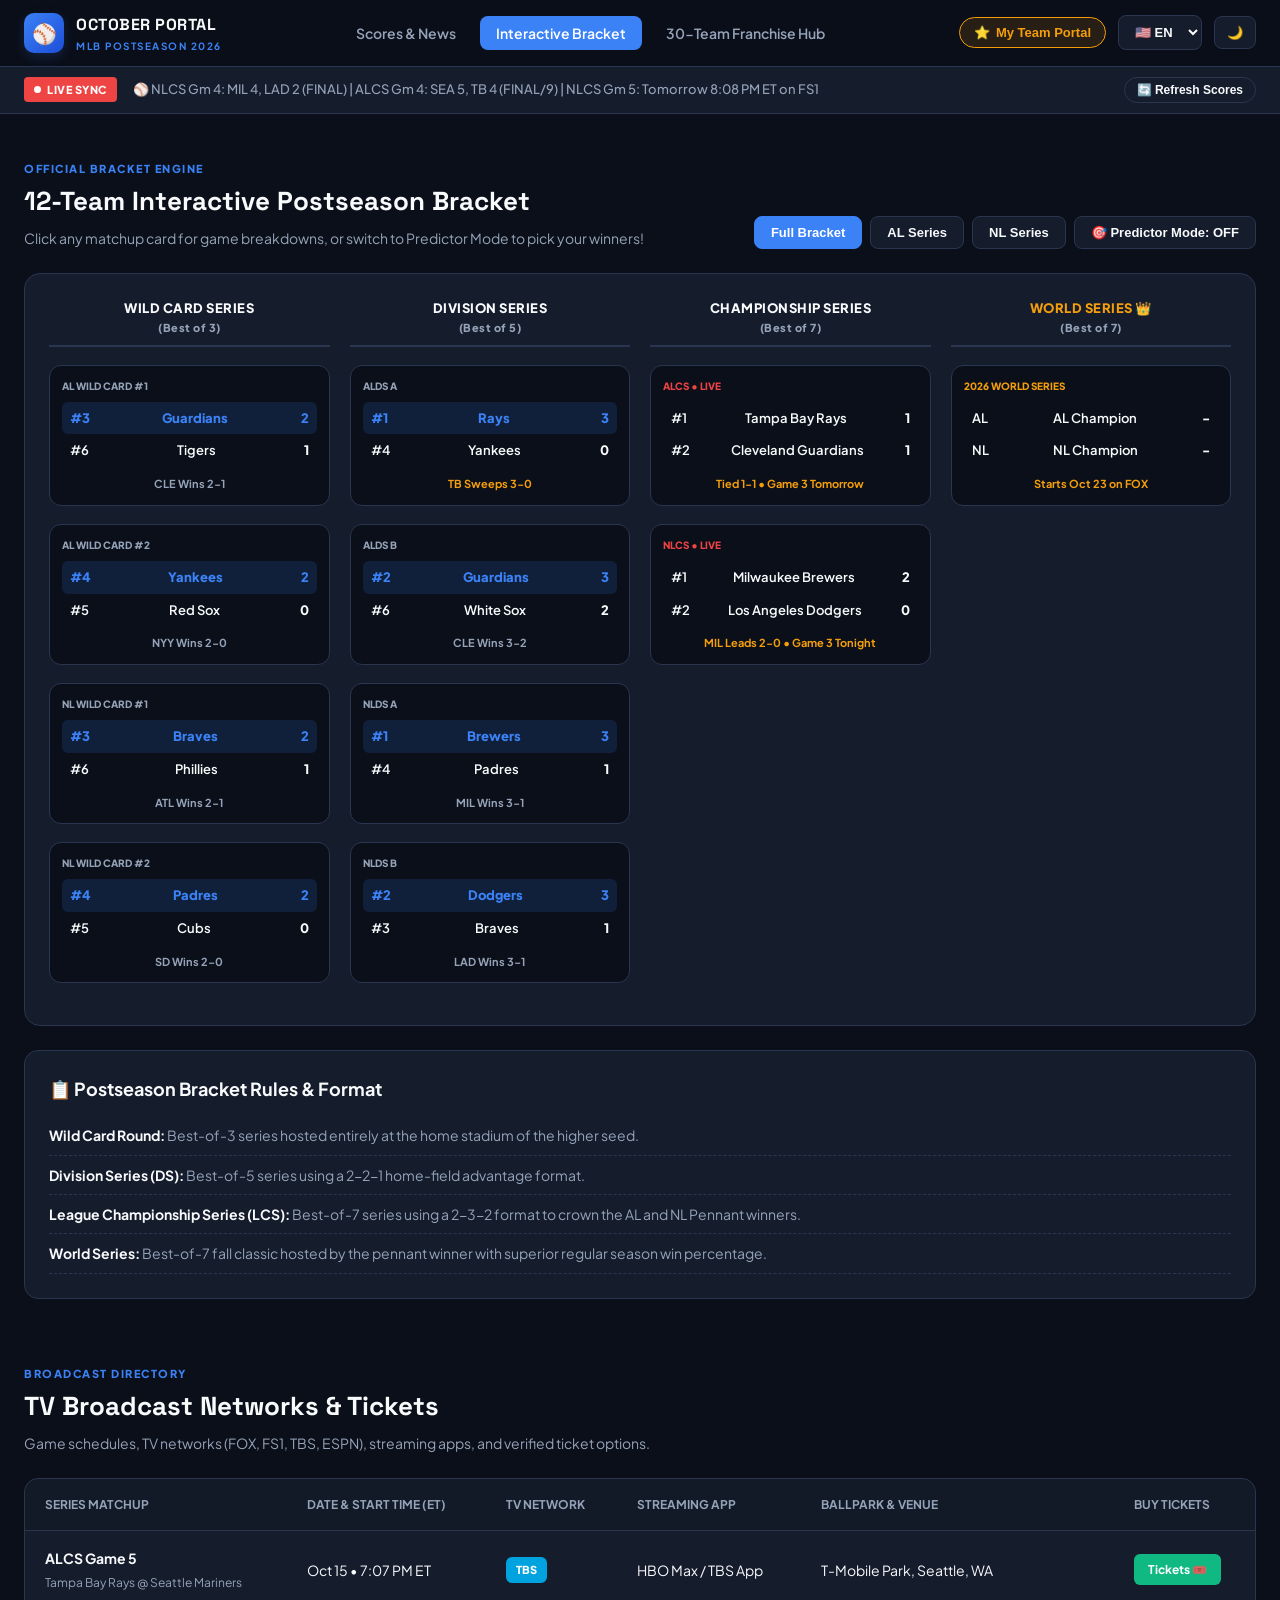
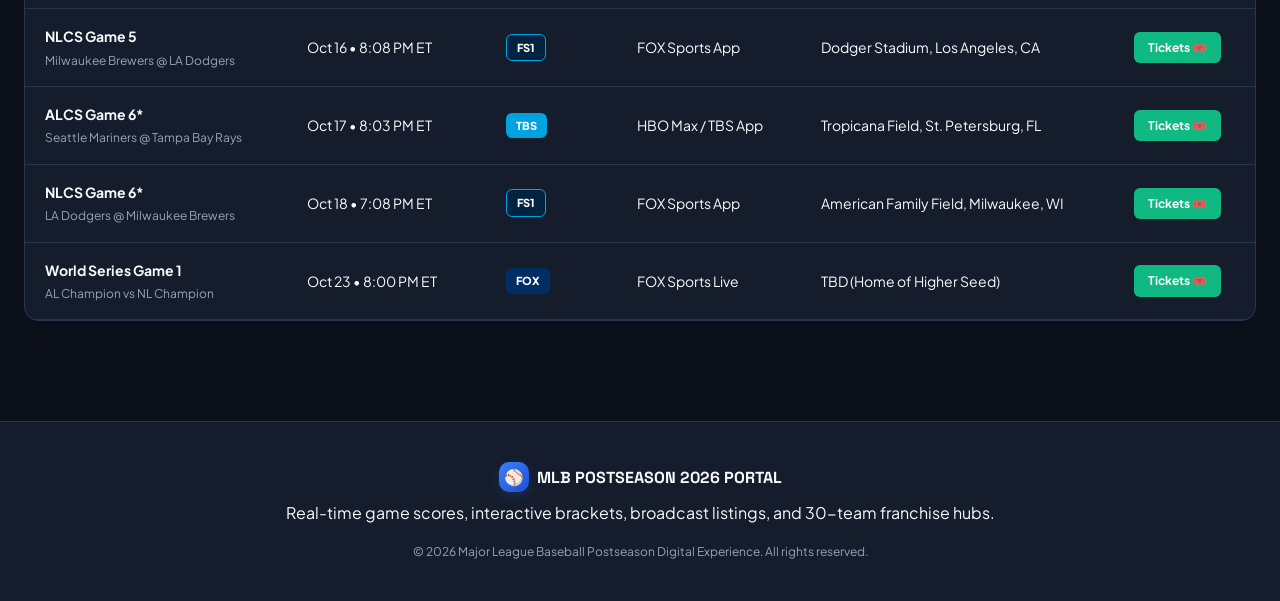
==== commit 9d1b0857: "Update bracket.html" ====
--- a/bracket.html
+++ b/bracket.html
@@ -3,7 +3,7 @@
 <head>
   <meta charset="UTF-8">
   <meta name="viewport" content="width=device-width, initial-scale=1.0">
-  <title>MLB Postseason 2026 | Bracket & Broadcast Schedule</title>
+  <title>MLB Postseason 2026 | Bracket & Predictor Engine</title>
   <link rel="stylesheet" href="styles.css">
   <link rel="preconnect" href="https://fonts.googleapis.com">
   <link rel="preconnect" href="https://fonts.gstatic.com" crossorigin>
@@ -11,7 +11,7 @@
 </head>
 <body class="dark-mode">
 
-  <!-- Sticky Navigation Header -->
+  <!-- Sticky Top Directory Bar -->
   <header class="top-header">
     <nav class="navbar">
       <a href="index.html" class="brand-logo">
@@ -46,7 +46,7 @@
     </nav>
   </header>
 
-  <!-- Ticker Banner -->
+  <!-- Live Ticker Bar -->
   <div class="ticker-bar">
     <div class="ticker-badge"><span class="pulse-dot"></span> LIVE SYNC</div>
     <div class="ticker-content" id="ticker-content">
@@ -63,12 +63,13 @@
         <div>
           <span class="heading-kicker">OFFICIAL BRACKET ENGINE</span>
           <h2 id="heading-bracket">12-Team Interactive Postseason Bracket</h2>
-          <p class="section-subtitle" id="sub-bracket">Click on any matchup card to view game logs, series breakdowns, and venue stats.</p>
+          <p class="section-subtitle" id="sub-bracket">Click any matchup card for game breakdowns, or switch to Predictor Mode to pick your winners!</p>
         </div>
         <div class="bracket-filter-btns">
           <button class="filter-tab active" onclick="filterBracket('all', event)">Full Bracket</button>
-          <button class="filter-tab" onclick="filterBracket('al', event)">American League</button>
-          <button class="filter-tab" onclick="filterBracket('nl', event)">National League</button>
+          <button class="filter-tab" onclick="filterBracket('al', event)">AL Series</button>
+          <button class="filter-tab" onclick="filterBracket('nl', event)">NL Series</button>
+          <button class="filter-tab predictor-tab" id="predictor-toggle-btn" onclick="togglePredictorMode()">🎯 Predictor Mode: OFF</button>
         </div>
       </div>
 
@@ -79,32 +80,32 @@
           <div class="bracket-column">
             <h3 class="round-header">Wild Card Series <span class="sub-head">(Best of 3)</span></h3>
             
-            <div class="matchup-node" onclick="openMatchupDetails('AL_WC1')">
+            <div class="matchup-node" id="node-AL_WC1" onclick="handleNodeClick('AL_WC1', 'Guardians')">
               <div class="node-label">AL WILD CARD #1</div>
               <div class="node-team winner"><span class="seed">#3</span> <span class="team-name">Guardians</span> <span class="node-score">2</span></div>
               <div class="node-team"><span class="seed">#6</span> <span class="team-name">Tigers</span> <span class="node-score">1</span></div>
               <div class="node-status">CLE Wins 2-1</div>
             </div>
 
-            <div class="matchup-node" onclick="openMatchupDetails('AL_WC2')">
+            <div class="matchup-node" id="node-AL_WC2" onclick="handleNodeClick('AL_WC2', 'Yankees')">
               <div class="node-label">AL WILD CARD #2</div>
               <div class="node-team winner"><span class="seed">#4</span> <span class="team-name">Yankees</span> <span class="node-score">2</span></div>
               <div class="node-team"><span class="seed">#5</span> <span class="team-name">Red Sox</span> <span class="node-score">0</span></div>
               <div class="node-status">NYY Wins 2-0</div>
             </div>
 
-            <div class="matchup-node" onclick="openMatchupDetails('NL_WC1')">
+            <div class="matchup-node" id="node-NL_WC1" onclick="handleNodeClick('NL_WC1', 'Braves')">
               <div class="node-label">NL WILD CARD #1</div>
-              <div class="node-team winner"><span class="seed">#3</span> <span class="team-name">Dodgers</span> <span class="node-score">2</span></div>
-              <div class="node-team"><span class="seed">#6</span> <span class="team-name">Padres</span> <span class="node-score">1</span></div>
-              <div class="node-status">LAD Wins 2-1</div>
-            </div>
-
-            <div class="matchup-node" onclick="openMatchupDetails('NL_WC2')">
+              <div class="node-team winner"><span class="seed">#3</span> <span class="team-name">Braves</span> <span class="node-score">2</span></div>
+              <div class="node-team"><span class="seed">#6</span> <span class="team-name">Phillies</span> <span class="node-score">1</span></div>
+              <div class="node-status">ATL Wins 2-1</div>
+            </div>
+
+            <div class="matchup-node" id="node-NL_WC2" onclick="handleNodeClick('NL_WC2', 'Padres')">
               <div class="node-label">NL WILD CARD #2</div>
-              <div class="node-team winner"><span class="seed">#4</span> <span class="team-name">Mets</span> <span class="node-score">2</span></div>
-              <div class="node-team"><span class="seed">#5</span> <span class="team-name">Braves</span> <span class="node-score">0</span></div>
-              <div class="node-status">NYM Wins 2-0</div>
+              <div class="node-team winner"><span class="seed">#4</span> <span class="team-name">Padres</span> <span class="node-score">2</span></div>
+              <div class="node-team"><span class="seed">#5</span> <span class="team-name">Cubs</span> <span class="node-score">0</span></div>
+              <div class="node-status">SD Wins 2-0</div>
             </div>
           </div>
 
@@ -112,32 +113,32 @@
           <div class="bracket-column">
             <h3 class="round-header">Division Series <span class="sub-head">(Best of 5)</span></h3>
 
-            <div class="matchup-node" onclick="openMatchupDetails('ALDS1')">
+            <div class="matchup-node" id="node-ALDS1" onclick="handleNodeClick('ALDS1', 'Rays')">
               <div class="node-label">ALDS A</div>
               <div class="node-team winner"><span class="seed">#1</span> <span class="team-name">Rays</span> <span class="node-score">3</span></div>
-              <div class="node-team"><span class="seed">#4</span> <span class="team-name">Yankees</span> <span class="node-score">1</span></div>
-              <div class="node-status">TB Wins 3-1</div>
-            </div>
-
-            <div class="matchup-node" onclick="openMatchupDetails('ALDS2')">
+              <div class="node-team"><span class="seed">#4</span> <span class="team-name">Yankees</span> <span class="node-score">0</span></div>
+              <div class="node-status gold">TB Sweeps 3-0</div>
+            </div>
+
+            <div class="matchup-node" id="node-ALDS2" onclick="handleNodeClick('ALDS2', 'Guardians')">
               <div class="node-label">ALDS B</div>
-              <div class="node-team winner"><span class="seed">#2</span> <span class="team-name">Mariners</span> <span class="node-score">3</span></div>
-              <div class="node-team"><span class="seed">#3</span> <span class="team-name">Guardians</span> <span class="node-score">2</span></div>
-              <div class="node-status">SEA Wins 3-2</div>
-            </div>
-
-            <div class="matchup-node" onclick="openMatchupDetails('NLDS1')">
+              <div class="node-team winner"><span class="seed">#2</span> <span class="team-name">Guardians</span> <span class="node-score">3</span></div>
+              <div class="node-team"><span class="seed">#6</span> <span class="team-name">White Sox</span> <span class="node-score">2</span></div>
+              <div class="node-status">CLE Wins 3-2</div>
+            </div>
+
+            <div class="matchup-node" id="node-NLDS1" onclick="handleNodeClick('NLDS1', 'Brewers')">
               <div class="node-label">NLDS A</div>
               <div class="node-team winner"><span class="seed">#1</span> <span class="team-name">Brewers</span> <span class="node-score">3</span></div>
-              <div class="node-team"><span class="seed">#4</span> <span class="team-name">Mets</span> <span class="node-score">1</span></div>
+              <div class="node-team"><span class="seed">#4</span> <span class="team-name">Padres</span> <span class="node-score">1</span></div>
               <div class="node-status">MIL Wins 3-1</div>
             </div>
 
-            <div class="matchup-node" onclick="openMatchupDetails('NLDS2')">
+            <div class="matchup-node" id="node-NLDS2" onclick="handleNodeClick('NLDS2', 'Dodgers')">
               <div class="node-label">NLDS B</div>
-              <div class="node-team winner"><span class="seed">#3</span> <span class="team-name">Dodgers</span> <span class="node-score">3</span></div>
-              <div class="node-team"><span class="seed">#2</span> <span class="team-name">Phillies</span> <span class="node-score">2</span></div>
-              <div class="node-status">LAD Wins 3-2</div>
+              <div class="node-team winner"><span class="seed">#2</span> <span class="team-name">Dodgers</span> <span class="node-score">3</span></div>
+              <div class="node-team"><span class="seed">#3</span> <span class="team-name">Braves</span> <span class="node-score">1</span></div>
+              <div class="node-status">LAD Wins 3-1</div>
             </div>
           </div>
 
@@ -145,18 +146,18 @@
           <div class="bracket-column">
             <h3 class="round-header">Championship Series <span class="sub-head">(Best of 7)</span></h3>
 
-            <div class="matchup-node active-series" onclick="openMatchupDetails('ALCS')">
+            <div class="matchup-node active-series" id="node-ALCS" onclick="handleNodeClick('ALCS', 'Rays')">
               <div class="node-label live-label">ALCS • LIVE</div>
-              <div class="node-team live"><span class="seed">#1</span> <span class="team-name">Tampa Bay Rays</span> <span class="node-score">2</span></div>
-              <div class="node-team live"><span class="seed">#2</span> <span class="team-name">Seattle Mariners</span> <span class="node-score">2</span></div>
-              <div class="node-status gold">Tied 2-2 • Game 5 Tonight</div>
-            </div>
-
-            <div class="matchup-node active-series" onclick="openMatchupDetails('NLCS')">
+              <div class="node-team live"><span class="seed">#1</span> <span class="team-name">Tampa Bay Rays</span> <span class="node-score">1</span></div>
+              <div class="node-team live"><span class="seed">#2</span> <span class="team-name">Cleveland Guardians</span> <span class="node-score">1</span></div>
+              <div class="node-status gold">Tied 1-1 • Game 3 Tomorrow</div>
+            </div>
+
+            <div class="matchup-node active-series" id="node-NLCS" onclick="handleNodeClick('NLCS', 'Brewers')">
               <div class="node-label live-label">NLCS • LIVE</div>
-              <div class="node-team live"><span class="seed">#1</span> <span class="team-name">Milwaukee Brewers</span> <span class="node-score">3</span></div>
-              <div class="node-team live"><span class="seed">#3</span> <span class="team-name">Los Angeles Dodgers</span> <span class="node-score">1</span></div>
-              <div class="node-status gold">MIL Leads 3-1 • Game 5 Tomorrow</div>
+              <div class="node-team live"><span class="seed">#1</span> <span class="team-name">Milwaukee Brewers</span> <span class="node-score">2</span></div>
+              <div class="node-team live"><span class="seed">#2</span> <span class="team-name">Los Angeles Dodgers</span> <span class="node-score">0</span></div>
+              <div class="node-status gold">MIL Leads 2-0 • Game 3 Tonight</div>
             </div>
           </div>
 
@@ -164,10 +165,10 @@
           <div class="bracket-column">
             <h3 class="round-header gold-header">World Series 👑 <span class="sub-head">(Best of 7)</span></h3>
 
-            <div class="matchup-node ws-card" onclick="openMatchupDetails('WS')">
+            <div class="matchup-node ws-card" id="node-WS" onclick="handleNodeClick('WS', 'Brewers')">
               <div class="node-label ws-label">2026 WORLD SERIES</div>
-              <div class="node-team pending"><span class="seed">AL</span> <span class="team-name">AL Champion</span> <span class="node-score">-</span></div>
-              <div class="node-team pending"><span class="seed">NL</span> <span class="team-name">NL Champion</span> <span class="node-score">-</span></div>
+              <div class="node-team pending"><span class="seed">AL</span> <span class="team-name" id="pred-al-champ">AL Champion</span> <span class="node-score">-</span></div>
+              <div class="node-team pending"><span class="seed">NL</span> <span class="team-name" id="pred-nl-champ">NL Champion</span> <span class="node-score">-</span></div>
               <div class="node-status gold">Starts Oct 23 on FOX</div>
             </div>
           </div>
@@ -182,18 +183,18 @@
           <li><strong>Wild Card Round:</strong> Best-of-3 series hosted entirely at the home stadium of the higher seed.</li>
           <li><strong>Division Series (DS):</strong> Best-of-5 series using a 2-2-1 home-field advantage format.</li>
           <li><strong>League Championship Series (LCS):</strong> Best-of-7 series using a 2-3-2 format to crown the AL and NL Pennant winners.</li>
-          <li><strong>World Series:</strong> Best-of-7 fall classic hosted by the pennant winner with the superior regular-season win percentage.</li>
+          <li><strong>World Series:</strong> Best-of-7 fall classic hosted by the pennant winner with superior regular season win percentage.</li>
         </ul>
       </div>
     </section>
 
-    <!-- Broadcast Schedule & Ticket Links -->
+    <!-- Broadcast Schedule & Tickets -->
     <section id="broadcast-schedule" class="content-section">
       <div class="section-heading">
         <div>
           <span class="heading-kicker">BROADCAST DIRECTORY</span>
           <h2 id="heading-schedule">TV Broadcast Networks & Tickets</h2>
-          <p class="section-subtitle" id="sub-schedule">Game schedules, TV networks (FOX, FS1, TBS, ESPN), streaming apps, and ticket options.</p>
+          <p class="section-subtitle" id="sub-schedule">Game schedules, TV networks (FOX, FS1, TBS, ESPN), streaming apps, and verified ticket options.</p>
         </div>
       </div>
 
@@ -210,7 +211,7 @@
             </tr>
           </thead>
           <tbody id="schedule-body">
-            <!-- Rendered dynamically by script.js -->
+            <!-- Dynamically rendered -->
           </tbody>
         </table>
       </div>
--- a/styles.css
+++ b/styles.css
@@ -1,4 +1,4 @@
-/* Color Palette & Custom UI Engine */
+/* Color Palette & Layout System */
 :root {
   --bg-dark: #0b0f19;
   --bg-surface: #151c2c;
@@ -36,7 +36,7 @@
   --shadow-glow: rgba(0, 0, 0, 0.06);
 }
 
-/* Global Reset Engine - Eliminates Default Blue Underlined Links */
+/* Hyperlink Reset Engine */
 * {
   box-sizing: border-box;
   margin: 0;
@@ -55,12 +55,13 @@
   transition: background-color 0.3s ease, color 0.3s ease;
 }
 
+/* Zero Blue Links Reset */
 a, a:visited, a:hover, a:active {
   color: inherit;
   text-decoration: none;
 }
 
-/* Sticky Top Glass Navbar */
+/* Header & Glass Navbar */
 .top-header {
   position: sticky;
   top: 0;
@@ -99,8 +100,8 @@
 }
 
 .logo-icon-bg.sm {
-  width: 32px;
-  height: 32px;
+  width: 30px;
+  height: 30px;
   font-size: 16px;
 }
 
@@ -253,37 +254,14 @@
   border-radius: 20px;
 }
 
-/* Page-Specific Hero Section Differentiation */
+/* Hero Section */
 .hero-section {
   position: relative;
-  padding: 75px 24px;
+  background: linear-gradient(135deg, #0f172a 0%, #1e3a8a 50%, #2563eb 100%);
+  padding: 70px 24px;
   text-align: center;
   color: #ffffff;
   overflow: hidden;
-}
-
-.hero-overlay {
-  position: absolute;
-  top: 0;
-  left: 0;
-  width: 100%;
-  height: 100%;
-  z-index: 1;
-}
-
-.hero-home {
-  background: linear-gradient(135deg, rgba(15, 23, 42, 0.85) 0%, rgba(30, 58, 138, 0.85) 100%),
-              url('https://images.unsplash.com/photo-1540747913346-19e32dc3e97e?auto=format&fit=crop&w=1600&q=80') center/cover no-repeat;
-}
-
-.hero-bracket {
-  background: linear-gradient(135deg, rgba(15, 23, 42, 0.9) 0%, rgba(15, 118, 110, 0.85) 100%),
-              url('https://images.unsplash.com/photo-1508802222057-4cabc15b825f?auto=format&fit=crop&w=1600&q=80') center/cover no-repeat;
-}
-
-.hero-teams {
-  background: linear-gradient(135deg, rgba(15, 23, 42, 0.9) 0%, rgba(126, 34, 206, 0.85) 100%),
-              url('https://images.unsplash.com/photo-1562077772-3bd90403f7f0?auto=format&fit=crop&w=1600&q=80') center/cover no-repeat;
 }
 
 .hero-container {
@@ -293,23 +271,18 @@
   z-index: 2;
 }
 
-.hero-tag-badge {
+.hero-tag {
   display: inline-block;
-  background-color: var(--primary-blue);
-  color: #ffffff;
+  background-color: var(--accent-gold);
+  color: #000000;
   font-size: 11px;
   font-weight: 900;
-  padding: 4px 14px;
+  padding: 4px 12px;
   border-radius: 20px;
   letter-spacing: 1px;
   margin-bottom: 16px;
 }
 
-.hero-tag-badge.gold {
-  background-color: var(--accent-gold);
-  color: #000000;
-}
-
 .hero-title {
   font-family: 'Space Grotesk', sans-serif;
   font-size: 42px;
@@ -320,7 +293,7 @@
 
 .hero-description {
   font-size: 17px;
-  opacity: 0.92;
+  opacity: 0.9;
   margin-bottom: 28px;
 }
 
@@ -331,7 +304,7 @@
   flex-wrap: wrap;
 }
 
-/* Button Component Engine */
+/* Buttons */
 .btn {
   display: inline-flex;
   align-items: center;
@@ -360,15 +333,9 @@
 }
 
 .btn-secondary {
-  background-color: rgba(255, 255, 255, 0.15);
+  background-color: rgba(255, 255, 255, 0.12);
   color: #ffffff;
   border: 1px solid rgba(255, 255, 255, 0.3);
-}
-
-.btn-outline {
-  background: transparent;
-  border: 1px solid var(--border-color);
-  color: var(--text-main);
 }
 
 .btn-sm {
@@ -429,7 +396,7 @@
   border: 1px solid var(--border-color);
 }
 
-/* Scoreboard Cards Grid */
+/* Scoreboard Grid */
 .scoreboard-grid {
   display: grid;
   grid-template-columns: repeat(auto-fit, minmax(280px, 1fr));
@@ -479,91 +446,7 @@
   color: var(--primary-blue);
 }
 
-/* Marquee Game Spotlight Card */
-.marquee-feature-card {
-  display: grid;
-  grid-template-columns: 420px 1fr;
-  background-color: var(--bg-surface);
-  border: 1px solid var(--border-color);
-  border-radius: 18px;
-  overflow: hidden;
-  box-shadow: 0 10px 30px rgba(0, 0, 0, 0.2);
-}
-
-@media (max-width: 900px) {
-  .marquee-feature-card {
-    grid-template-columns: 1fr;
-  }
-}
-
-.marquee-img-wrap {
-  position: relative;
-  height: 100%;
-  min-height: 250px;
-}
-
-.marquee-img-wrap img {
-  width: 100%;
-  height: 100%;
-  object-fit: cover;
-}
-
-.marquee-tag {
-  position: absolute;
-  top: 14px;
-  left: 14px;
-  background-color: var(--accent-gold);
-  color: #000000;
-  font-size: 10px;
-  font-weight: 900;
-  padding: 4px 10px;
-  border-radius: 4px;
-  letter-spacing: 1px;
-}
-
-.marquee-body {
-  padding: 30px;
-  display: flex;
-  flex-direction: column;
-  justify-content: center;
-}
-
-.marquee-league {
-  font-size: 11px;
-  font-weight: 800;
-  color: var(--primary-blue);
-  letter-spacing: 1px;
-  margin-bottom: 6px;
-}
-
-.marquee-body h3 {
-  font-family: 'Space Grotesk', sans-serif;
-  font-size: 24px;
-  font-weight: 800;
-  margin-bottom: 12px;
-}
-
-.marquee-body p {
-  color: var(--text-muted);
-  font-size: 15px;
-  margin-bottom: 20px;
-}
-
-.marquee-meta-row {
-  display: flex;
-  gap: 16px;
-  font-size: 13px;
-  color: var(--text-main);
-  margin-bottom: 22px;
-  flex-wrap: wrap;
-}
-
-.marquee-actions {
-  display: flex;
-  gap: 12px;
-}
-
-/* Interactive Bracket Grid */
+/* Playoff Bracket */
 .bracket-filter-btns {
   display: flex;
   gap: 8px;
@@ -682,37 +565,36 @@
   color: var(--accent-gold);
 }
 
-/* Postseason Rules 4-Column Grid */
-.rules-grid-4col {
-  display: grid;
-  grid-template-columns: repeat(auto-fit, minmax(220px, 1fr));
-  gap: 18px;
-}
-
-.rule-card {
+/* Info Box */
+.info-card-box {
   background-color: var(--bg-surface);
   border: 1px solid var(--border-color);
   border-radius: 14px;
-  padding: 20px;
-  text-align: center;
-}
-
-.rule-icon {
-  font-size: 32px;
-  margin-bottom: 10px;
-}
-
-.rule-card h4 {
-  font-size: 16px;
-  margin-bottom: 6px;
-}
-
-.rule-card p {
-  font-size: 13px;
-  color: var(--text-muted);
-}
-
-/* Schedule Table */
+  padding: 24px;
+  margin-top: 24px;
+}
+
+.info-card-box h3 {
+  font-size: 18px;
+  margin-bottom: 12px;
+}
+
+.styled-info-list {
+  list-style: none;
+}
+
+.styled-info-list li {
+  padding: 8px 0;
+  font-size: 14px;
+  color: var(--text-muted);
+  border-bottom: 1px dashed var(--border-color);
+}
+
+.styled-info-list li strong {
+  color: var(--text-main);
+}
+
+/* Table Card */
 .table-card-wrapper {
   background-color: var(--bg-surface);
   border: 1px solid var(--border-color);
@@ -768,7 +650,7 @@
   transform: translateY(-2px);
 }
 
-/* 30-Team Franchise Directory Grid */
+/* 30-Team Directory Grid */
 .division-tab-bar {
   display: flex;
   gap: 8px;
@@ -791,10 +673,10 @@
 
 .team-grid-picker {
   display: grid;
-  grid-template-columns: repeat(auto-fill, minmax(130px, 1fr));
+  grid-template-columns: repeat(auto-fill, minmax(140px, 1fr));
   gap: 12px;
   margin-bottom: 24px;
-  max-height: 280px;
+  max-height: 320px;
   overflow-y: auto;
   padding-right: 4px;
 }
@@ -918,7 +800,7 @@
   color: var(--primary-blue);
 }
 
-/* Dedicated Team Portal View */
+/* Portal Banner */
 .portal-header-banner {
   background: linear-gradient(135deg, var(--team-theme-primary) 0%, var(--team-theme-accent) 100%);
   padding: 45px 24px;
@@ -1098,7 +980,7 @@
   color: var(--text-muted);
 }
 
-/* News Masonry Engine */
+/* News Masonry */
 .news-masonry {
   display: grid;
   grid-template-columns: repeat(auto-fit, minmax(300px, 1fr));
@@ -1175,7 +1057,7 @@
   text-decoration: underline;
 }
 
-/* Modal Overlay Window */
+/* Modal Overlay */
 .modal-backdrop {
   position: fixed;
   top: 0;
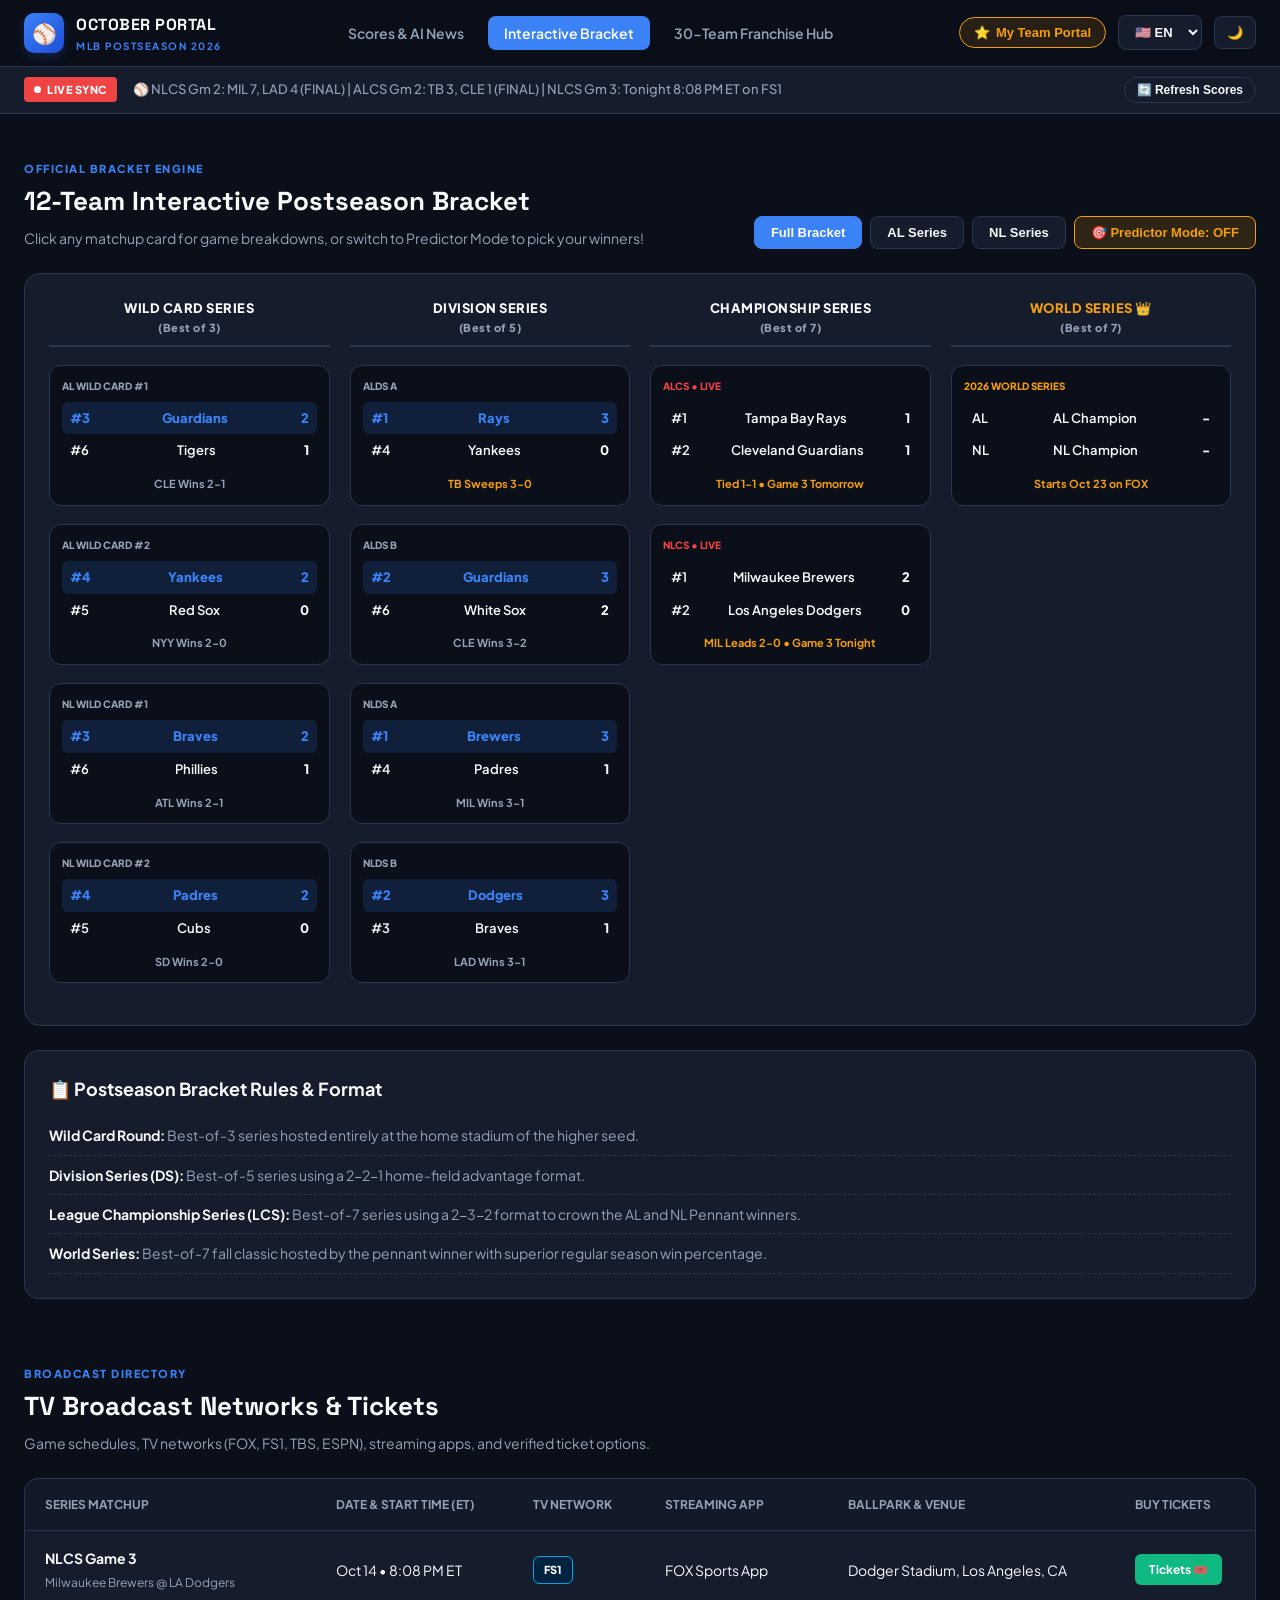
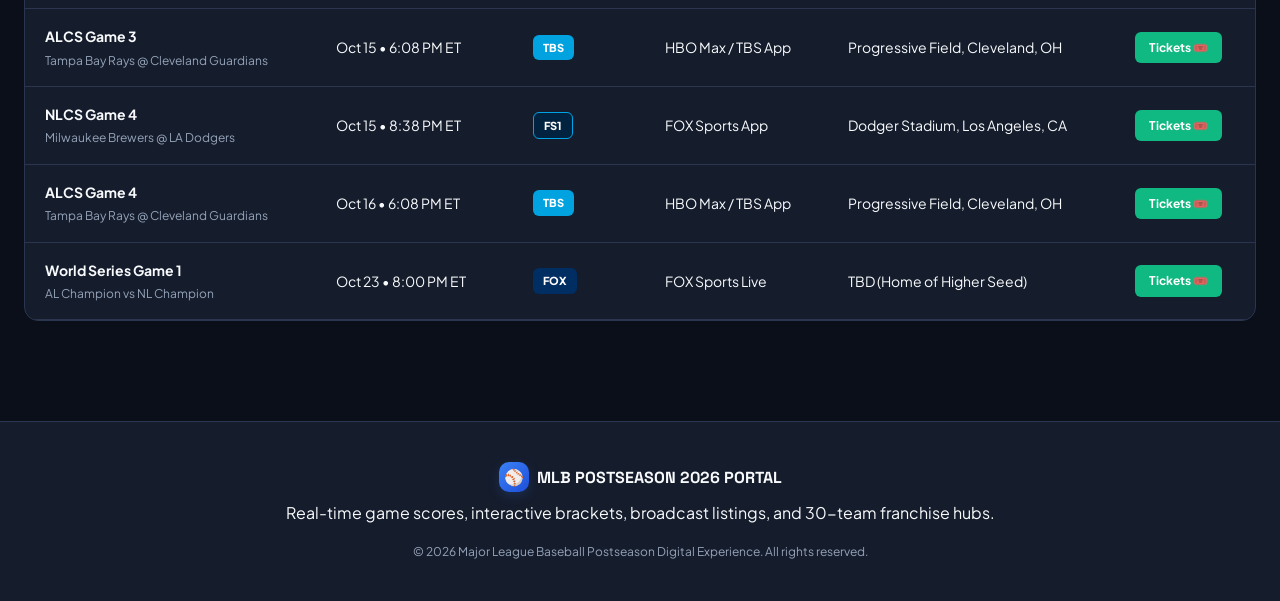
==== commit d2819cae: "Update bracket.html" ====
--- a/bracket.html
+++ b/bracket.html
@@ -3,7 +3,7 @@
 <head>
   <meta charset="UTF-8">
   <meta name="viewport" content="width=device-width, initial-scale=1.0">
-  <title>MLB Postseason 2026 | Bracket & Predictor Engine</title>
+  <title>MLB Postseason 2026 | Interactive Bracket & TV Schedule</title>
   <link rel="stylesheet" href="styles.css">
   <link rel="preconnect" href="https://fonts.googleapis.com">
   <link rel="preconnect" href="https://fonts.gstatic.com" crossorigin>
@@ -23,7 +23,7 @@
       </a>
 
       <ul class="nav-directory">
-        <li><a href="index.html" class="nav-link" id="nav-home">Scores & News</a></li>
+        <li><a href="index.html" class="nav-link" id="nav-home">Scores & AI News</a></li>
         <li><a href="bracket.html" class="nav-link active" id="nav-bracket">Interactive Bracket</a></li>
         <li><a href="teams.html" class="nav-link" id="nav-teams">30-Team Franchise Hub</a></li>
       </ul>
--- a/styles.css
+++ b/styles.css
@@ -1,4 +1,4 @@
-/* Color Palette & Layout System */
+/* Color Palette & Global Variables */
 :root {
   --bg-dark: #0b0f19;
   --bg-surface: #151c2c;
@@ -36,7 +36,7 @@
   --shadow-glow: rgba(0, 0, 0, 0.06);
 }
 
-/* Hyperlink Reset Engine */
+/* Base Reset & Hyperlink Engine */
 * {
   box-sizing: border-box;
   margin: 0;
@@ -275,12 +275,13 @@
   display: inline-block;
   background-color: var(--accent-gold);
   color: #000000;
-  font-size: 11px;
+  font-size: 12px;
   font-weight: 900;
-  padding: 4px 12px;
+  padding: 6px 16px;
   border-radius: 20px;
   letter-spacing: 1px;
   margin-bottom: 16px;
+  box-shadow: 0 4px 12px rgba(0,0,0,0.2);
 }
 
 .hero-title {
@@ -304,7 +305,7 @@
   flex-wrap: wrap;
 }
 
-/* Buttons */
+/* Buttons Engine */
 .btn {
   display: inline-flex;
   align-items: center;
@@ -396,7 +397,7 @@
   border: 1px solid var(--border-color);
 }
 
-/* Scoreboard Grid */
+/* Scoreboard Grid & Stat Leaders */
 .scoreboard-grid {
   display: grid;
   grid-template-columns: repeat(auto-fit, minmax(280px, 1fr));
@@ -450,6 +451,7 @@
 .bracket-filter-btns {
   display: flex;
   gap: 8px;
+  flex-wrap: wrap;
 }
 
 .filter-tab {
@@ -463,6 +465,17 @@
   background-color: var(--primary-blue);
   color: #ffffff;
   border-color: var(--primary-blue);
+}
+
+.predictor-tab {
+  background-color: rgba(245, 158, 11, 0.15);
+  color: var(--accent-gold);
+  border: 1px solid var(--accent-gold);
+}
+
+.predictor-tab.active {
+  background-color: var(--accent-gold);
+  color: #000000;
 }
 
 .bracket-wrapper {
@@ -594,7 +607,7 @@
   color: var(--text-main);
 }
 
-/* Table Card */
+/* Table Component */
 .table-card-wrapper {
   background-color: var(--bg-surface);
   border: 1px solid var(--border-color);
@@ -650,7 +663,25 @@
   transform: translateY(-2px);
 }
 
-/* 30-Team Directory Grid */
+/* Search Bar & 30-Team Directory Grid */
+.search-input-field {
+  width: 100%;
+  max-width: 450px;
+  background-color: var(--bg-surface);
+  color: var(--text-main);
+  border: 1px solid var(--border-color);
+  padding: 12px 18px;
+  border-radius: 10px;
+  font-size: 14px;
+  font-weight: 600;
+  outline: none;
+}
+
+.search-input-field:focus {
+  border-color: var(--primary-blue);
+  box-shadow: 0 0 10px var(--shadow-glow);
+}
+
 .division-tab-bar {
   display: flex;
   gap: 8px;
@@ -699,7 +730,7 @@
   border-color: var(--primary-blue);
 }
 
-/* Spotlight Card */
+/* Spotlight Preview Card */
 .spotlight-card {
   display: grid;
   grid-template-columns: 320px 1fr;
@@ -800,7 +831,7 @@
   color: var(--primary-blue);
 }
 
-/* Portal Banner */
+/* Dedicated Team Portal View */
 .portal-header-banner {
   background: linear-gradient(135deg, var(--team-theme-primary) 0%, var(--team-theme-accent) 100%);
   padding: 45px 24px;
@@ -1057,7 +1088,7 @@
   text-decoration: underline;
 }
 
-/* Modal Overlay */
+/* Modal Window Overlay */
 .modal-backdrop {
   position: fixed;
   top: 0;
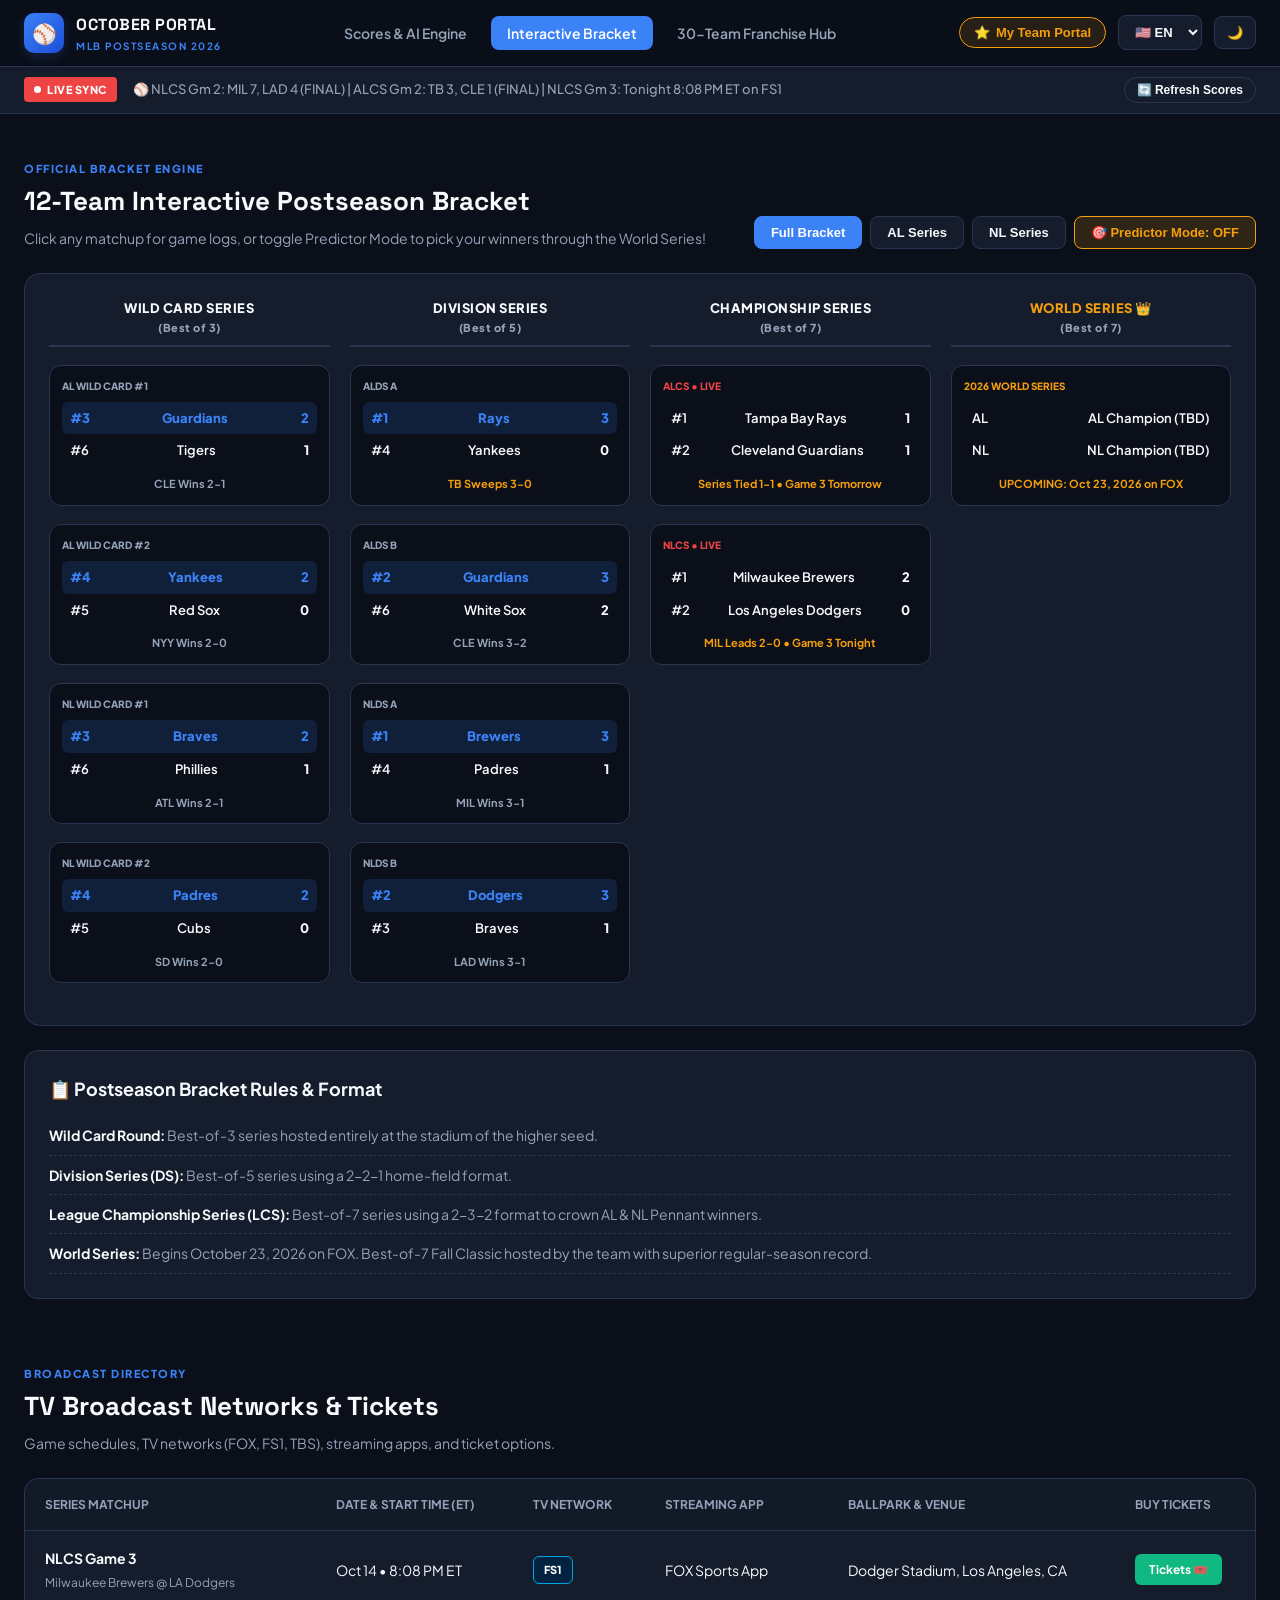
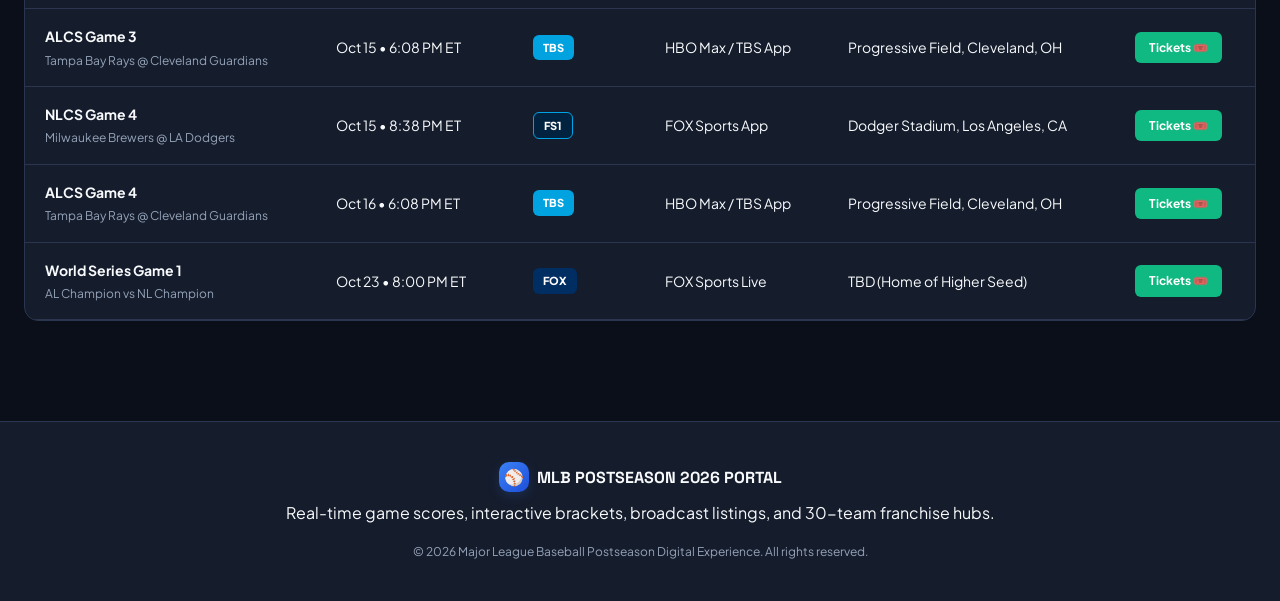
==== commit e618e968: "Update bracket.html" ====
--- a/bracket.html
+++ b/bracket.html
@@ -3,7 +3,7 @@
 <head>
   <meta charset="UTF-8">
   <meta name="viewport" content="width=device-width, initial-scale=1.0">
-  <title>MLB Postseason 2026 | Interactive Bracket & TV Schedule</title>
+  <title>MLB Postseason 2026 | Interactive Bracket & Predictor</title>
   <link rel="stylesheet" href="styles.css">
   <link rel="preconnect" href="https://fonts.googleapis.com">
   <link rel="preconnect" href="https://fonts.gstatic.com" crossorigin>
@@ -11,7 +11,7 @@
 </head>
 <body class="dark-mode">
 
-  <!-- Sticky Top Directory Bar -->
+  <!-- Header Nav -->
   <header class="top-header">
     <nav class="navbar">
       <a href="index.html" class="brand-logo">
@@ -23,7 +23,7 @@
       </a>
 
       <ul class="nav-directory">
-        <li><a href="index.html" class="nav-link" id="nav-home">Scores & AI News</a></li>
+        <li><a href="index.html" class="nav-link" id="nav-home">Scores & AI Engine</a></li>
         <li><a href="bracket.html" class="nav-link active" id="nav-bracket">Interactive Bracket</a></li>
         <li><a href="teams.html" class="nav-link" id="nav-teams">30-Team Franchise Hub</a></li>
       </ul>
@@ -57,13 +57,13 @@
 
   <main class="main-layout">
 
-    <!-- 12-Team Interactive Playoff Bracket -->
+    <!-- 12-Team Interactive Bracket -->
     <section id="full-bracket" class="content-section">
       <div class="section-heading">
         <div>
           <span class="heading-kicker">OFFICIAL BRACKET ENGINE</span>
           <h2 id="heading-bracket">12-Team Interactive Postseason Bracket</h2>
-          <p class="section-subtitle" id="sub-bracket">Click any matchup card for game breakdowns, or switch to Predictor Mode to pick your winners!</p>
+          <p class="section-subtitle" id="sub-bracket">Click any matchup for game logs, or toggle Predictor Mode to pick your winners through the World Series!</p>
         </div>
         <div class="bracket-filter-btns">
           <button class="filter-tab active" onclick="filterBracket('all', event)">Full Bracket</button>
@@ -73,6 +73,12 @@
         </div>
       </div>
 
+      <!-- Predictor Status Notification Banner -->
+      <div id="predictor-status-banner" class="predictor-status-bar" style="display: none;">
+        <span>🎯 <strong>PREDICTOR MODE IS ACTIVE:</strong> Click any team inside the matchup cards to advance them to the next round!</span>
+        <button onclick="resetPredictorPicks()" class="btn-reset-picks">Reset Picks 🔄</button>
+      </div>
+
       <div class="bracket-wrapper">
         <div class="bracket-tree" id="bracket-tree">
           
@@ -80,31 +86,31 @@
           <div class="bracket-column">
             <h3 class="round-header">Wild Card Series <span class="sub-head">(Best of 3)</span></h3>
             
-            <div class="matchup-node" id="node-AL_WC1" onclick="handleNodeClick('AL_WC1', 'Guardians')">
+            <div class="matchup-node" id="node-AL_WC1" onclick="handleNodeClick('AL_WC1', 'Guardians', event)">
               <div class="node-label">AL WILD CARD #1</div>
-              <div class="node-team winner"><span class="seed">#3</span> <span class="team-name">Guardians</span> <span class="node-score">2</span></div>
-              <div class="node-team"><span class="seed">#6</span> <span class="team-name">Tigers</span> <span class="node-score">1</span></div>
+              <div class="node-team winner" onclick="pickTeamInNode('AL_WC1', 'Guardians', event)"><span class="seed">#3</span> <span class="team-name">Guardians</span> <span class="node-score">2</span></div>
+              <div class="node-team" onclick="pickTeamInNode('AL_WC1', 'Tigers', event)"><span class="seed">#6</span> <span class="team-name">Tigers</span> <span class="node-score">1</span></div>
               <div class="node-status">CLE Wins 2-1</div>
             </div>
 
-            <div class="matchup-node" id="node-AL_WC2" onclick="handleNodeClick('AL_WC2', 'Yankees')">
+            <div class="matchup-node" id="node-AL_WC2" onclick="handleNodeClick('AL_WC2', 'Yankees', event)">
               <div class="node-label">AL WILD CARD #2</div>
-              <div class="node-team winner"><span class="seed">#4</span> <span class="team-name">Yankees</span> <span class="node-score">2</span></div>
-              <div class="node-team"><span class="seed">#5</span> <span class="team-name">Red Sox</span> <span class="node-score">0</span></div>
+              <div class="node-team winner" onclick="pickTeamInNode('AL_WC2', 'Yankees', event)"><span class="seed">#4</span> <span class="team-name">Yankees</span> <span class="node-score">2</span></div>
+              <div class="node-team" onclick="pickTeamInNode('AL_WC2', 'Red Sox', event)"><span class="seed">#5</span> <span class="team-name">Red Sox</span> <span class="node-score">0</span></div>
               <div class="node-status">NYY Wins 2-0</div>
             </div>
 
-            <div class="matchup-node" id="node-NL_WC1" onclick="handleNodeClick('NL_WC1', 'Braves')">
+            <div class="matchup-node" id="node-NL_WC1" onclick="handleNodeClick('NL_WC1', 'Braves', event)">
               <div class="node-label">NL WILD CARD #1</div>
-              <div class="node-team winner"><span class="seed">#3</span> <span class="team-name">Braves</span> <span class="node-score">2</span></div>
-              <div class="node-team"><span class="seed">#6</span> <span class="team-name">Phillies</span> <span class="node-score">1</span></div>
+              <div class="node-team winner" onclick="pickTeamInNode('NL_WC1', 'Braves', event)"><span class="seed">#3</span> <span class="team-name">Braves</span> <span class="node-score">2</span></div>
+              <div class="node-team" onclick="pickTeamInNode('NL_WC1', 'Phillies', event)"><span class="seed">#6</span> <span class="team-name">Phillies</span> <span class="node-score">1</span></div>
               <div class="node-status">ATL Wins 2-1</div>
             </div>
 
-            <div class="matchup-node" id="node-NL_WC2" onclick="handleNodeClick('NL_WC2', 'Padres')">
+            <div class="matchup-node" id="node-NL_WC2" onclick="handleNodeClick('NL_WC2', 'Padres', event)">
               <div class="node-label">NL WILD CARD #2</div>
-              <div class="node-team winner"><span class="seed">#4</span> <span class="team-name">Padres</span> <span class="node-score">2</span></div>
-              <div class="node-team"><span class="seed">#5</span> <span class="team-name">Cubs</span> <span class="node-score">0</span></div>
+              <div class="node-team winner" onclick="pickTeamInNode('NL_WC2', 'Padres', event)"><span class="seed">#4</span> <span class="team-name">Padres</span> <span class="node-score">2</span></div>
+              <div class="node-team" onclick="pickTeamInNode('NL_WC2', 'Cubs', event)"><span class="seed">#5</span> <span class="team-name">Cubs</span> <span class="node-score">0</span></div>
               <div class="node-status">SD Wins 2-0</div>
             </div>
           </div>
@@ -113,31 +119,31 @@
           <div class="bracket-column">
             <h3 class="round-header">Division Series <span class="sub-head">(Best of 5)</span></h3>
 
-            <div class="matchup-node" id="node-ALDS1" onclick="handleNodeClick('ALDS1', 'Rays')">
+            <div class="matchup-node" id="node-ALDS1" onclick="handleNodeClick('ALDS1', 'Rays', event)">
               <div class="node-label">ALDS A</div>
-              <div class="node-team winner"><span class="seed">#1</span> <span class="team-name">Rays</span> <span class="node-score">3</span></div>
-              <div class="node-team"><span class="seed">#4</span> <span class="team-name">Yankees</span> <span class="node-score">0</span></div>
+              <div class="node-team winner" onclick="pickTeamInNode('ALDS1', 'Rays', event)"><span class="seed">#1</span> <span class="team-name">Rays</span> <span class="node-score">3</span></div>
+              <div class="node-team" onclick="pickTeamInNode('ALDS1', 'Yankees', event)"><span class="seed">#4</span> <span class="team-name">Yankees</span> <span class="node-score">0</span></div>
               <div class="node-status gold">TB Sweeps 3-0</div>
             </div>
 
-            <div class="matchup-node" id="node-ALDS2" onclick="handleNodeClick('ALDS2', 'Guardians')">
+            <div class="matchup-node" id="node-ALDS2" onclick="handleNodeClick('ALDS2', 'Guardians', event)">
               <div class="node-label">ALDS B</div>
-              <div class="node-team winner"><span class="seed">#2</span> <span class="team-name">Guardians</span> <span class="node-score">3</span></div>
-              <div class="node-team"><span class="seed">#6</span> <span class="team-name">White Sox</span> <span class="node-score">2</span></div>
+              <div class="node-team winner" onclick="pickTeamInNode('ALDS2', 'Guardians', event)"><span class="seed">#2</span> <span class="team-name">Guardians</span> <span class="node-score">3</span></div>
+              <div class="node-team" onclick="pickTeamInNode('ALDS2', 'White Sox', event)"><span class="seed">#6</span> <span class="team-name">White Sox</span> <span class="node-score">2</span></div>
               <div class="node-status">CLE Wins 3-2</div>
             </div>
 
-            <div class="matchup-node" id="node-NLDS1" onclick="handleNodeClick('NLDS1', 'Brewers')">
+            <div class="matchup-node" id="node-NLDS1" onclick="handleNodeClick('NLDS1', 'Brewers', event)">
               <div class="node-label">NLDS A</div>
-              <div class="node-team winner"><span class="seed">#1</span> <span class="team-name">Brewers</span> <span class="node-score">3</span></div>
-              <div class="node-team"><span class="seed">#4</span> <span class="team-name">Padres</span> <span class="node-score">1</span></div>
+              <div class="node-team winner" onclick="pickTeamInNode('NLDS1', 'Brewers', event)"><span class="seed">#1</span> <span class="team-name">Brewers</span> <span class="node-score">3</span></div>
+              <div class="node-team" onclick="pickTeamInNode('NLDS1', 'Padres', event)"><span class="seed">#4</span> <span class="team-name">Padres</span> <span class="node-score">1</span></div>
               <div class="node-status">MIL Wins 3-1</div>
             </div>
 
-            <div class="matchup-node" id="node-NLDS2" onclick="handleNodeClick('NLDS2', 'Dodgers')">
+            <div class="matchup-node" id="node-NLDS2" onclick="handleNodeClick('NLDS2', 'Dodgers', event)">
               <div class="node-label">NLDS B</div>
-              <div class="node-team winner"><span class="seed">#2</span> <span class="team-name">Dodgers</span> <span class="node-score">3</span></div>
-              <div class="node-team"><span class="seed">#3</span> <span class="team-name">Braves</span> <span class="node-score">1</span></div>
+              <div class="node-team winner" onclick="pickTeamInNode('NLDS2', 'Dodgers', event)"><span class="seed">#2</span> <span class="team-name">Dodgers</span> <span class="node-score">3</span></div>
+              <div class="node-team" onclick="pickTeamInNode('NLDS2', 'Braves', event)"><span class="seed">#3</span> <span class="team-name">Braves</span> <span class="node-score">1</span></div>
               <div class="node-status">LAD Wins 3-1</div>
             </div>
           </div>
@@ -146,18 +152,18 @@
           <div class="bracket-column">
             <h3 class="round-header">Championship Series <span class="sub-head">(Best of 7)</span></h3>
 
-            <div class="matchup-node active-series" id="node-ALCS" onclick="handleNodeClick('ALCS', 'Rays')">
+            <div class="matchup-node active-series" id="node-ALCS" onclick="handleNodeClick('ALCS', 'Rays', event)">
               <div class="node-label live-label">ALCS • LIVE</div>
-              <div class="node-team live"><span class="seed">#1</span> <span class="team-name">Tampa Bay Rays</span> <span class="node-score">1</span></div>
-              <div class="node-team live"><span class="seed">#2</span> <span class="team-name">Cleveland Guardians</span> <span class="node-score">1</span></div>
-              <div class="node-status gold">Tied 1-1 • Game 3 Tomorrow</div>
-            </div>
-
-            <div class="matchup-node active-series" id="node-NLCS" onclick="handleNodeClick('NLCS', 'Brewers')">
+              <div class="node-team live" onclick="pickTeamInNode('ALCS', 'Tampa Bay Rays', event)"><span class="seed">#1</span> <span class="team-name">Tampa Bay Rays</span> <span class="node-score">1</span></div>
+              <div class="node-team live" onclick="pickTeamInNode('ALCS', 'Cleveland Guardians', event)"><span class="seed">#2</span> <span class="team-name">Cleveland Guardians</span> <span class="node-score">1</span></div>
+              <div class="node-status gold" id="alcs-status-text">Series Tied 1-1 • Game 3 Tomorrow</div>
+            </div>
+
+            <div class="matchup-node active-series" id="node-NLCS" onclick="handleNodeClick('NLCS', 'Brewers', event)">
               <div class="node-label live-label">NLCS • LIVE</div>
-              <div class="node-team live"><span class="seed">#1</span> <span class="team-name">Milwaukee Brewers</span> <span class="node-score">2</span></div>
-              <div class="node-team live"><span class="seed">#2</span> <span class="team-name">Los Angeles Dodgers</span> <span class="node-score">0</span></div>
-              <div class="node-status gold">MIL Leads 2-0 • Game 3 Tonight</div>
+              <div class="node-team live" onclick="pickTeamInNode('NLCS', 'Milwaukee Brewers', event)"><span class="seed">#1</span> <span class="team-name">Milwaukee Brewers</span> <span class="node-score">2</span></div>
+              <div class="node-team live" onclick="pickTeamInNode('NLCS', 'Los Angeles Dodgers', event)"><span class="seed">#2</span> <span class="team-name">Los Angeles Dodgers</span> <span class="node-score">0</span></div>
+              <div class="node-status gold" id="nlcs-status-text">MIL Leads 2-0 • Game 3 Tonight</div>
             </div>
           </div>
 
@@ -165,11 +171,18 @@
           <div class="bracket-column">
             <h3 class="round-header gold-header">World Series 👑 <span class="sub-head">(Best of 7)</span></h3>
 
-            <div class="matchup-node ws-card" id="node-WS" onclick="handleNodeClick('WS', 'Brewers')">
+            <div class="matchup-node ws-card" id="node-WS" onclick="handleNodeClick('WS', 'World Series', event)">
               <div class="node-label ws-label">2026 WORLD SERIES</div>
-              <div class="node-team pending"><span class="seed">AL</span> <span class="team-name" id="pred-al-champ">AL Champion</span> <span class="node-score">-</span></div>
-              <div class="node-team pending"><span class="seed">NL</span> <span class="team-name" id="pred-nl-champ">NL Champion</span> <span class="node-score">-</span></div>
-              <div class="node-status gold">Starts Oct 23 on FOX</div>
+              <div class="node-team pending" onclick="pickTeamInNode('WS', 'AL Champion', event)"><span class="seed">AL</span> <span class="team-name" id="pred-al-champ">AL Champion (TBD)</span></div>
+              <div class="node-team pending" onclick="pickTeamInNode('WS', 'NL Champion', event)"><span class="seed">NL</span> <span class="team-name" id="pred-nl-champ">NL Champion (TBD)</span></div>
+              <div class="node-status gold" id="ws-node-status">UPCOMING: Oct 23, 2026 on FOX</div>
+            </div>
+
+            <!-- Predicted Champion Badge Box -->
+            <div id="champ-crown-box" class="champ-crown-box" style="display:none;">
+              <span class="crown-icon">👑</span>
+              <span class="champ-title">YOUR 2026 CHAMPION:</span>
+              <strong id="champ-team-name" class="champ-name">Milwaukee Brewers</strong>
             </div>
           </div>
 
@@ -180,10 +193,10 @@
       <div class="info-card-box">
         <h3>📋 Postseason Bracket Rules & Format</h3>
         <ul class="styled-info-list">
-          <li><strong>Wild Card Round:</strong> Best-of-3 series hosted entirely at the home stadium of the higher seed.</li>
-          <li><strong>Division Series (DS):</strong> Best-of-5 series using a 2-2-1 home-field advantage format.</li>
-          <li><strong>League Championship Series (LCS):</strong> Best-of-7 series using a 2-3-2 format to crown the AL and NL Pennant winners.</li>
-          <li><strong>World Series:</strong> Best-of-7 fall classic hosted by the pennant winner with superior regular season win percentage.</li>
+          <li><strong>Wild Card Round:</strong> Best-of-3 series hosted entirely at the stadium of the higher seed.</li>
+          <li><strong>Division Series (DS):</strong> Best-of-5 series using a 2-2-1 home-field format.</li>
+          <li><strong>League Championship Series (LCS):</strong> Best-of-7 series using a 2-3-2 format to crown AL & NL Pennant winners.</li>
+          <li><strong>World Series:</strong> Begins October 23, 2026 on FOX. Best-of-7 Fall Classic hosted by the team with superior regular-season record.</li>
         </ul>
       </div>
     </section>
@@ -194,7 +207,7 @@
         <div>
           <span class="heading-kicker">BROADCAST DIRECTORY</span>
           <h2 id="heading-schedule">TV Broadcast Networks & Tickets</h2>
-          <p class="section-subtitle" id="sub-schedule">Game schedules, TV networks (FOX, FS1, TBS, ESPN), streaming apps, and verified ticket options.</p>
+          <p class="section-subtitle" id="sub-schedule">Game schedules, TV networks (FOX, FS1, TBS), streaming apps, and ticket options.</p>
         </div>
       </div>
 
@@ -211,7 +224,7 @@
             </tr>
           </thead>
           <tbody id="schedule-body">
-            <!-- Dynamically rendered -->
+            <!-- Rendered dynamically -->
           </tbody>
         </table>
       </div>
--- a/styles.css
+++ b/styles.css
@@ -1,4 +1,4 @@
-/* Color Palette & Global Variables */
+/* Color Palette & Layout System */
 :root {
   --bg-dark: #0b0f19;
   --bg-surface: #151c2c;
@@ -36,7 +36,7 @@
   --shadow-glow: rgba(0, 0, 0, 0.06);
 }
 
-/* Base Reset & Hyperlink Engine */
+/* Hyperlink Reset Engine */
 * {
   box-sizing: border-box;
   margin: 0;
@@ -254,7 +254,7 @@
   border-radius: 20px;
 }
 
-/* Hero Section */
+/* Hero Section & Live Ticking Timer */
 .hero-section {
   position: relative;
   background: linear-gradient(135deg, #0f172a 0%, #1e3a8a 50%, #2563eb 100%);
@@ -265,23 +265,32 @@
 }
 
 .hero-container {
-  max-width: 800px;
+  max-width: 820px;
   margin: 0 auto;
   position: relative;
   z-index: 2;
 }
 
-.hero-tag {
-  display: inline-block;
-  background-color: var(--accent-gold);
-  color: #000000;
-  font-size: 12px;
-  font-weight: 900;
-  padding: 6px 16px;
-  border-radius: 20px;
+.hero-tag-pill {
+  display: inline-flex;
+  align-items: center;
+  gap: 10px;
+  background-color: rgba(0, 0, 0, 0.45);
+  border: 1px solid var(--accent-gold);
+  color: #ffffff;
+  font-size: 13px;
+  font-weight: 700;
+  padding: 8px 20px;
+  border-radius: 30px;
+  margin-bottom: 20px;
+  box-shadow: 0 4px 14px rgba(0,0,0,0.3);
+}
+
+.hero-tag-pill strong {
+  color: var(--accent-gold);
+  font-family: 'Space Grotesk', monospace;
+  font-size: 15px;
   letter-spacing: 1px;
-  margin-bottom: 16px;
-  box-shadow: 0 4px 12px rgba(0,0,0,0.2);
 }
 
 .hero-title {
@@ -342,6 +351,113 @@
 .btn-sm {
   padding: 8px 16px;
   font-size: 13px;
+}
+
+/* 🤖 AI Overview Styling */
+.ai-overview-grid {
+  display: grid;
+  grid-template-columns: 1.6fr 1fr;
+  gap: 20px;
+}
+
+@media (max-width: 850px) {
+  .ai-overview-grid {
+    grid-template-columns: 1fr;
+  }
+}
+
+.ai-card {
+  background-color: var(--bg-surface);
+  border: 1px solid var(--border-color);
+  border-radius: 16px;
+  padding: 24px;
+}
+
+.ai-card-header {
+  margin-bottom: 12px;
+}
+
+.ai-badge {
+  background-color: var(--accent-gold);
+  color: #000000;
+  font-size: 10px;
+  font-weight: 900;
+  padding: 3px 8px;
+  border-radius: 4px;
+  letter-spacing: 0.5px;
+  display: inline-block;
+  margin-bottom: 6px;
+}
+
+.ai-card-header h3 {
+  font-family: 'Space Grotesk', sans-serif;
+  font-size: 22px;
+  font-weight: 800;
+}
+
+.ai-summary-p {
+  font-size: 14px;
+  color: var(--text-muted);
+  line-height: 1.6;
+  margin-bottom: 20px;
+}
+
+.ai-summary-p strong {
+  color: var(--text-main);
+}
+
+.probability-bar-group {
+  display: flex;
+  flex-direction: column;
+  gap: 10px;
+}
+
+.prob-label-row {
+  display: flex;
+  justify-content: space-between;
+  font-size: 13px;
+  font-weight: 700;
+}
+
+.prob-track {
+  width: 100%;
+  height: 8px;
+  background-color: var(--bg-dark);
+  border-radius: 4px;
+  overflow: hidden;
+}
+
+.prob-fill {
+  height: 100%;
+  border-radius: 4px;
+  transition: width 0.8s ease-in-out;
+}
+
+.side-ai-card h3 {
+  font-size: 16px;
+  font-weight: 800;
+  margin-bottom: 16px;
+}
+
+.ai-matchup-item {
+  background-color: var(--bg-dark);
+  border: 1px solid var(--border-color);
+  padding: 12px 14px;
+  border-radius: 10px;
+  margin-bottom: 12px;
+}
+
+.ai-match-title {
+  font-size: 13px;
+  font-weight: 800;
+  color: var(--primary-blue);
+  margin-bottom: 4px;
+}
+
+.ai-match-detail {
+  font-size: 12px;
+  color: var(--text-muted);
+  line-height: 1.5;
 }
 
 /* Content Layout */
@@ -397,7 +513,7 @@
   border: 1px solid var(--border-color);
 }
 
-/* Scoreboard Grid & Stat Leaders */
+/* Scoreboard Grid */
 .scoreboard-grid {
   display: grid;
   grid-template-columns: repeat(auto-fit, minmax(280px, 1fr));
@@ -607,7 +723,7 @@
   color: var(--text-main);
 }
 
-/* Table Component */
+/* Table Card */
 .table-card-wrapper {
   background-color: var(--bg-surface);
   border: 1px solid var(--border-color);
@@ -730,7 +846,7 @@
   border-color: var(--primary-blue);
 }
 
-/* Spotlight Preview Card */
+/* Spotlight Card */
 .spotlight-card {
   display: grid;
   grid-template-columns: 320px 1fr;
@@ -804,6 +920,7 @@
   font-size: 15px;
   color: var(--text-muted);
   margin-bottom: 20px;
+  line-height: 1.7;
 }
 
 .spotlight-stats-grid {
@@ -967,7 +1084,7 @@
 }
 
 .body-p {
-  font-size: 16px;
+  font-size: 15px;
   line-height: 1.7;
   color: var(--text-main);
   margin-top: 10px;
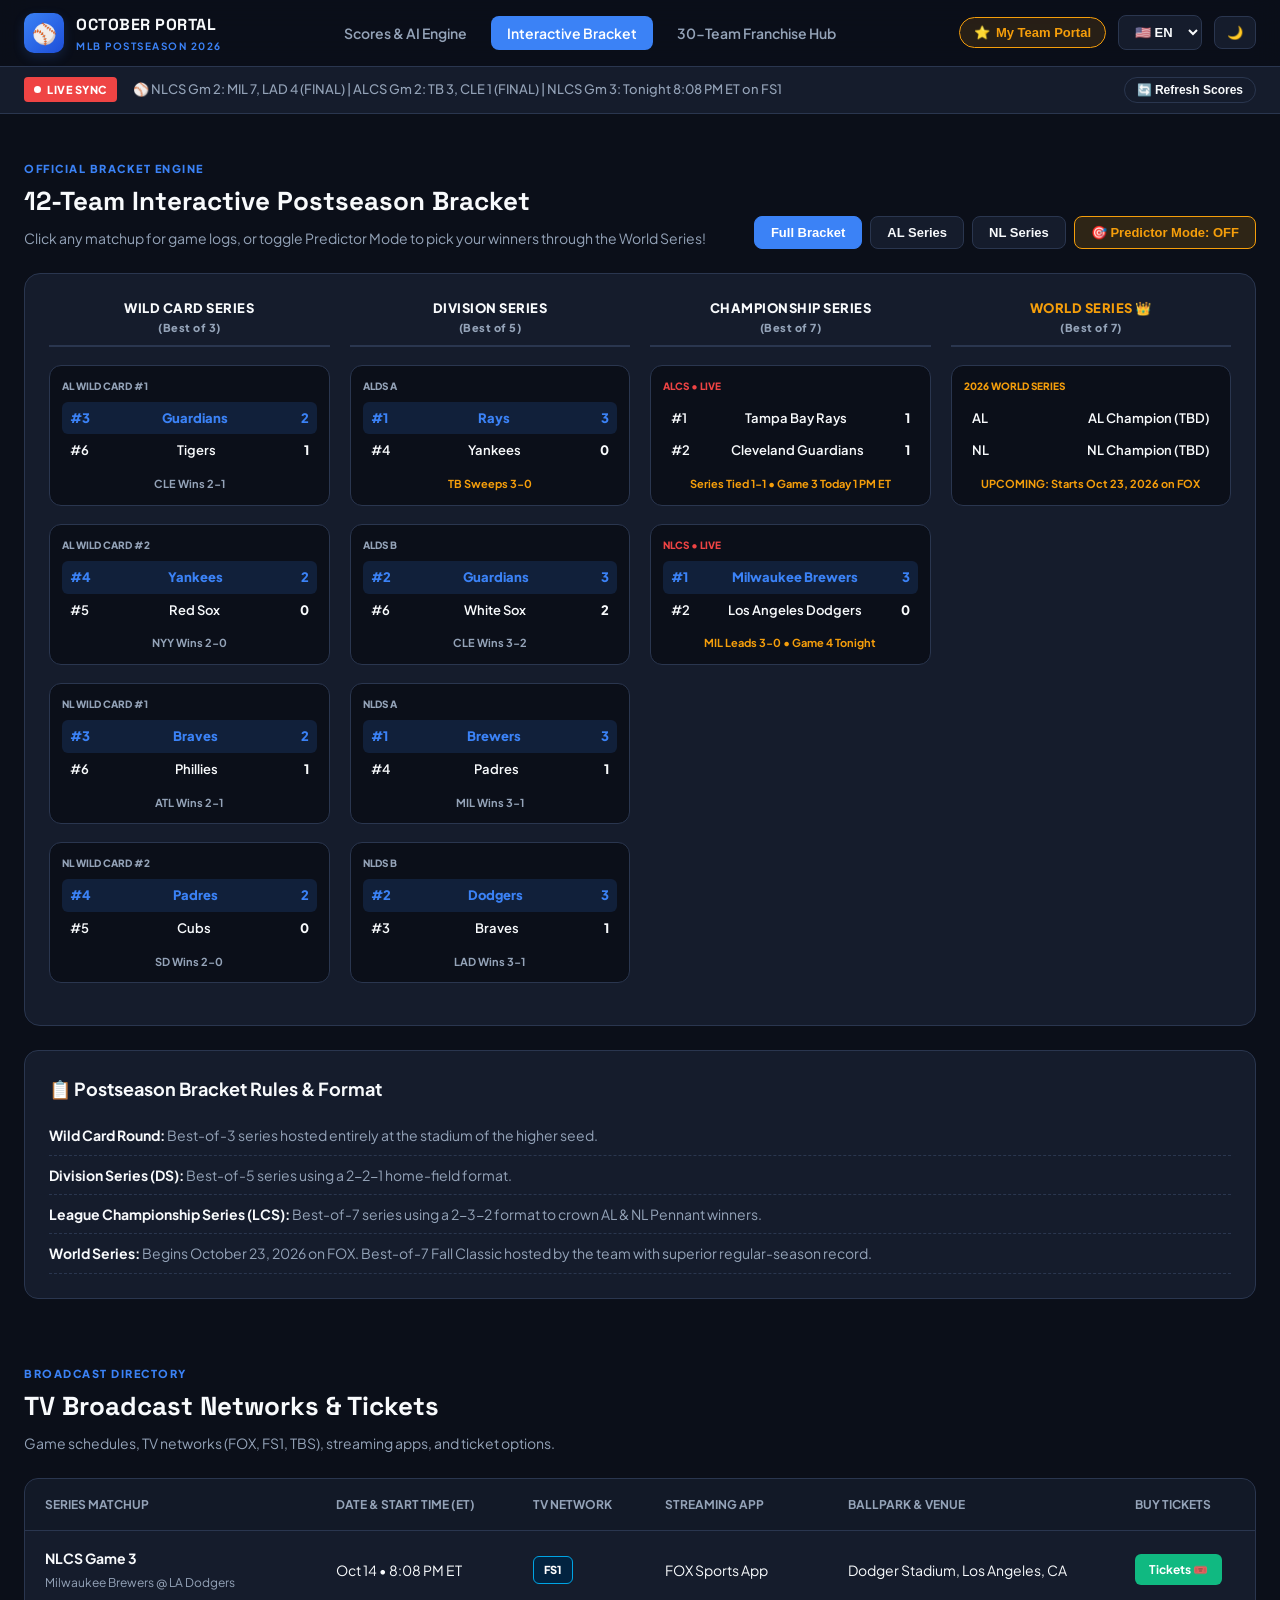
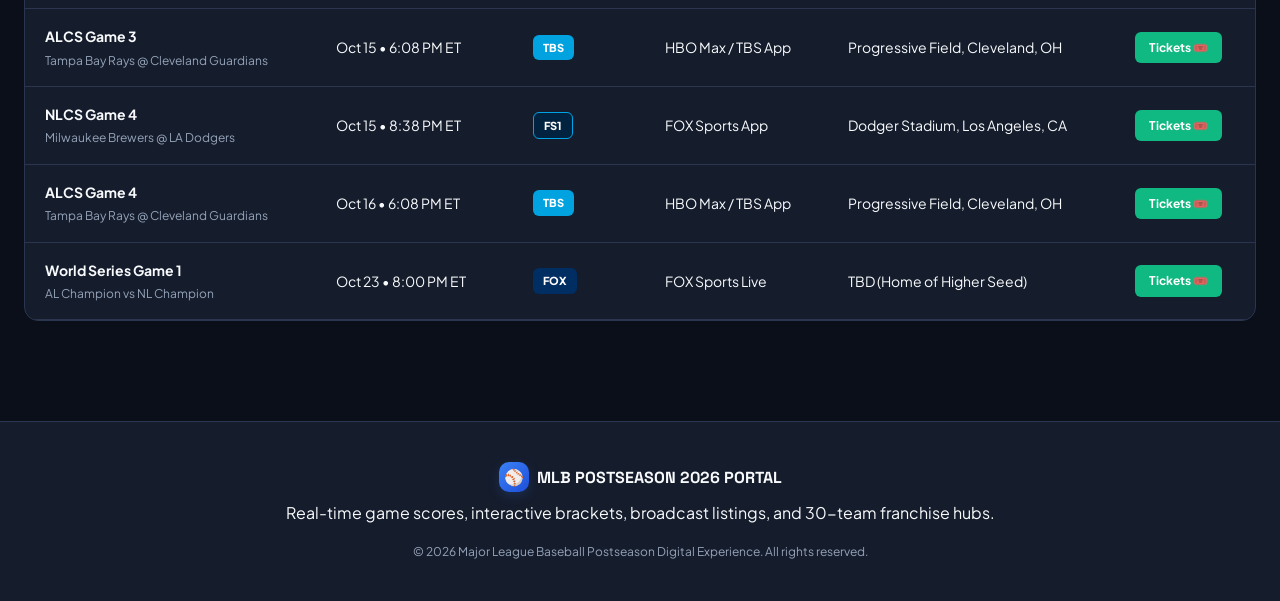
==== commit 9993a91a: "Update bracket.html" ====
--- a/bracket.html
+++ b/bracket.html
@@ -73,7 +73,7 @@
         </div>
       </div>
 
-      <!-- Predictor Status Notification Banner -->
+      <!-- Predictor Banner -->
       <div id="predictor-status-banner" class="predictor-status-bar" style="display: none;">
         <span>🎯 <strong>PREDICTOR MODE IS ACTIVE:</strong> Click any team inside the matchup cards to advance them to the next round!</span>
         <button onclick="resetPredictorPicks()" class="btn-reset-picks">Reset Picks 🔄</button>
@@ -156,14 +156,14 @@
               <div class="node-label live-label">ALCS • LIVE</div>
               <div class="node-team live" onclick="pickTeamInNode('ALCS', 'Tampa Bay Rays', event)"><span class="seed">#1</span> <span class="team-name">Tampa Bay Rays</span> <span class="node-score">1</span></div>
               <div class="node-team live" onclick="pickTeamInNode('ALCS', 'Cleveland Guardians', event)"><span class="seed">#2</span> <span class="team-name">Cleveland Guardians</span> <span class="node-score">1</span></div>
-              <div class="node-status gold" id="alcs-status-text">Series Tied 1-1 • Game 3 Tomorrow</div>
+              <div class="node-status gold" id="alcs-status-text">Series Tied 1-1 • Game 3 Today 1 PM ET</div>
             </div>
 
             <div class="matchup-node active-series" id="node-NLCS" onclick="handleNodeClick('NLCS', 'Brewers', event)">
               <div class="node-label live-label">NLCS • LIVE</div>
-              <div class="node-team live" onclick="pickTeamInNode('NLCS', 'Milwaukee Brewers', event)"><span class="seed">#1</span> <span class="team-name">Milwaukee Brewers</span> <span class="node-score">2</span></div>
+              <div class="node-team live winner" onclick="pickTeamInNode('NLCS', 'Milwaukee Brewers', event)"><span class="seed">#1</span> <span class="team-name">Milwaukee Brewers</span> <span class="node-score">3</span></div>
               <div class="node-team live" onclick="pickTeamInNode('NLCS', 'Los Angeles Dodgers', event)"><span class="seed">#2</span> <span class="team-name">Los Angeles Dodgers</span> <span class="node-score">0</span></div>
-              <div class="node-status gold" id="nlcs-status-text">MIL Leads 2-0 • Game 3 Tonight</div>
+              <div class="node-status gold" id="nlcs-status-text">MIL Leads 3-0 • Game 4 Tonight</div>
             </div>
           </div>
 
@@ -175,10 +175,10 @@
               <div class="node-label ws-label">2026 WORLD SERIES</div>
               <div class="node-team pending" onclick="pickTeamInNode('WS', 'AL Champion', event)"><span class="seed">AL</span> <span class="team-name" id="pred-al-champ">AL Champion (TBD)</span></div>
               <div class="node-team pending" onclick="pickTeamInNode('WS', 'NL Champion', event)"><span class="seed">NL</span> <span class="team-name" id="pred-nl-champ">NL Champion (TBD)</span></div>
-              <div class="node-status gold" id="ws-node-status">UPCOMING: Oct 23, 2026 on FOX</div>
-            </div>
-
-            <!-- Predicted Champion Badge Box -->
+              <div class="node-status gold" id="ws-node-status">UPCOMING: Starts Oct 23, 2026 on FOX</div>
+            </div>
+
+            <!-- Predicted Champion Crown Badge -->
             <div id="champ-crown-box" class="champ-crown-box" style="display:none;">
               <span class="crown-icon">👑</span>
               <span class="champ-title">YOUR 2026 CHAMPION:</span>
--- a/styles.css
+++ b/styles.css
@@ -1,4 +1,4 @@
-/* Color Palette & Layout System */
+/* Color System & CSS Variables */
 :root {
   --bg-dark: #0b0f19;
   --bg-surface: #151c2c;
@@ -61,7 +61,7 @@
   text-decoration: none;
 }
 
-/* Header & Glass Navbar */
+/* Glass Header Navbar */
 .top-header {
   position: sticky;
   top: 0;
@@ -254,7 +254,7 @@
   border-radius: 20px;
 }
 
-/* Hero Section & Live Ticking Timer */
+/* Hero Banner & Timer */
 .hero-section {
   position: relative;
   background: linear-gradient(135deg, #0f172a 0%, #1e3a8a 50%, #2563eb 100%);
@@ -314,7 +314,7 @@
   flex-wrap: wrap;
 }
 
-/* Buttons Engine */
+/* Buttons */
 .btn {
   display: inline-flex;
   align-items: center;
@@ -353,7 +353,7 @@
   font-size: 13px;
 }
 
-/* 🤖 AI Overview Styling */
+/* Redesigned AI Section */
 .ai-overview-grid {
   display: grid;
   grid-template-columns: 1.6fr 1fr;
@@ -410,6 +410,8 @@
   display: flex;
   flex-direction: column;
   gap: 10px;
+
+  margin-bottom: 20px;
 }
 
 .prob-label-row {
@@ -433,6 +435,45 @@
   transition: width 0.8s ease-in-out;
 }
 
+.ai-metrics-row {
+  display: grid;
+  grid-template-columns: repeat(auto-fit, minmax(140px, 1fr));
+  gap: 12px;
+  border-top: 1px solid var(--border-color);
+  padding-top: 16px;
+}
+
+.metric-mini-card {
+  background-color: var(--bg-dark);
+  border: 1px solid var(--border-color);
+  padding: 10px 12px;
+  border-radius: 10px;
+}
+
+.m-lbl {
+  display: block;
+  font-size: 10px;
+  font-weight: 700;
+  color: var(--text-muted);
+  text-transform: uppercase;
+}
+
+.m-val {
+  display: block;
+  font-size: 15px;
+  font-weight: 800;
+  margin: 2px 0;
+}
+
+.m-val.green { color: var(--accent-green); }
+.m-val.blue { color: var(--primary-blue); }
+.m-val.gold { color: var(--accent-gold); }
+
+.m-sub {
+  font-size: 10px;
+  color: var(--text-muted);
+}
+
 .side-ai-card h3 {
   font-size: 16px;
   font-weight: 800;
@@ -442,25 +483,127 @@
 .ai-matchup-item {
   background-color: var(--bg-dark);
   border: 1px solid var(--border-color);
-  padding: 12px 14px;
-  border-radius: 10px;
-  margin-bottom: 12px;
+  padding: 14px;
+  border-radius: 12px;
+  margin-bottom: 14px;
+}
+
+.ai-match-header {
+  display: flex;
+  justify-content: space-between;
+  align-items: center;
+  margin-bottom: 6px;
+  flex-wrap: wrap;
+  gap: 6px;
 }
 
 .ai-match-title {
   font-size: 13px;
   font-weight: 800;
   color: var(--primary-blue);
-  margin-bottom: 4px;
+}
+
+.ai-match-pill {
+  font-size: 10px;
+  font-weight: 800;
+  background-color: rgba(245, 158, 11, 0.15);
+  color: var(--accent-gold);
+  padding: 2px 8px;
+  border-radius: 4px;
 }
 
 .ai-match-detail {
   font-size: 12px;
   color: var(--text-muted);
   line-height: 1.5;
-}
-
-/* Content Layout */
+  margin-bottom: 8px;
+}
+
+.matchup-stat-bar {
+  display: flex;
+  justify-content: space-between;
+  font-size: 11px;
+  font-weight: 800;
+  background-color: var(--bg-surface);
+  padding: 6px 10px;
+  border-radius: 6px;
+}
+
+/* Poll & Compare Styling */
+.poll-option-row {
+  display: flex;
+  justify-content: space-between;
+  align-items: center;
+  background-color: var(--bg-dark);
+  border: 1px solid var(--border-color);
+  padding: 12px 16px;
+  border-radius: 10px;
+  margin-bottom: 10px;
+  cursor: pointer;
+  transition: all 0.2s;
+}
+
+.poll-option-row:hover {
+  border-color: var(--primary-blue);
+}
+
+.poll-btn-action {
+  background-color: var(--primary-blue);
+  color: #fff;
+  border: none;
+  padding: 6px 14px;
+  border-radius: 6px;
+  font-size: 12px;
+  font-weight: 700;
+  cursor: pointer;
+}
+
+.compare-selectors {
+  display: flex;
+  align-items: center;
+  justify-content: center;
+  gap: 20px;
+  flex-wrap: wrap;
+}
+
+.vs-badge-circle {
+  width: 44px;
+  height: 44px;
+  background-color: var(--accent-gold);
+  color: #000;
+  font-weight: 900;
+  border-radius: 50%;
+  display: flex;
+  align-items: center;
+  justify-content: center;
+}
+
+.compare-grid-2col {
+  display: grid;
+  grid-template-columns: 1fr 1fr;
+  gap: 20px;
+}
+
+@media (max-width: 650px) {
+  .compare-grid-2col {
+    grid-template-columns: 1fr;
+  }
+}
+
+.compare-team-card {
+  background-color: var(--bg-dark);
+  border: 1px solid var(--border-color);
+  padding: 20px;
+  border-radius: 12px;
+}
+
+.compare-team-card h4 {
+  font-size: 20px;
+  margin-bottom: 12px;
+  color: var(--primary-blue);
+}
+
+/* Layout */
 .main-layout {
   max-width: 1280px;
   margin: 0 auto;
@@ -563,7 +706,7 @@
   color: var(--primary-blue);
 }
 
-/* Playoff Bracket */
+/* Bracket Styling & Predictor Mode */
 .bracket-filter-btns {
   display: flex;
   gap: 8px;
@@ -592,6 +735,29 @@
 .predictor-tab.active {
   background-color: var(--accent-gold);
   color: #000000;
+}
+
+.predictor-status-bar {
+  background-color: rgba(245, 158, 11, 0.15);
+  border: 1px solid var(--accent-gold);
+  color: #ffffff;
+  padding: 12px 20px;
+  border-radius: 12px;
+  margin-bottom: 20px;
+  display: flex;
+  justify-content: space-between;
+  align-items: center;
+  font-size: 13px;
+}
+
+.btn-reset-picks {
+  background-color: var(--accent-gold);
+  color: #000;
+  border: none;
+  padding: 4px 12px;
+  border-radius: 6px;
+  font-weight: 800;
+  cursor: pointer;
 }
 
 .bracket-wrapper {
@@ -647,6 +813,11 @@
   box-shadow: 0 4px 14px var(--shadow-glow);
 }
 
+.matchup-node.picked-node {
+  border-color: var(--accent-gold);
+  box-shadow: 0 0 12px rgba(245, 158, 11, 0.3);
+}
+
 .node-label {
   font-size: 10px;
   font-weight: 800;
@@ -670,6 +841,13 @@
   border-radius: 6px;
   font-size: 13px;
   font-weight: 600;
+  transition: background-color 0.2s;
+}
+
+.node-team.user-picked {
+  background-color: var(--accent-gold) !important;
+  color: #000000 !important;
+  font-weight: 900 !important;
 }
 
 .node-team.winner {
@@ -692,6 +870,40 @@
 
 .node-status.gold {
   color: var(--accent-gold);
+}
+
+.champ-crown-box {
+  background: linear-gradient(135deg, rgba(245, 158, 11, 0.2), rgba(245, 158, 11, 0.05));
+  border: 2px solid var(--accent-gold);
+  border-radius: 12px;
+  padding: 16px;
+  text-align: center;
+  margin-top: 15px;
+  animation: glow-pulse 2s infinite alternate;
+}
+
+@keyframes glow-pulse {
+  0% { box-shadow: 0 0 5px rgba(245, 158, 11, 0.3); }
+  100% { box-shadow: 0 0 20px rgba(245, 158, 11, 0.7); }
+}
+
+.crown-icon {
+  font-size: 28px;
+  display: block;
+}
+
+.champ-title {
+  font-size: 11px;
+  font-weight: 800;
+  color: var(--accent-gold);
+  display: block;
+}
+
+.champ-name {
+  font-family: 'Space Grotesk', sans-serif;
+  font-size: 18px;
+  font-weight: 800;
+  color: #ffffff;
 }
 
 /* Info Box */
@@ -762,7 +974,6 @@
 .net-fox { background-color: #002d62; }
 .net-fs1 { background-color: #022340; border: 1px solid #00a4e4; }
 .net-tbs { background-color: #00a3e0; }
-.net-espn { background-color: #cc0000; }
 
 .ticket-pill-btn {
   background-color: var(--accent-green);
@@ -779,7 +990,7 @@
   transform: translateY(-2px);
 }
 
-/* Search Bar & 30-Team Directory Grid */
+/* Search Bar & 30-Team Grid */
 .search-input-field {
   width: 100%;
   max-width: 450px;
@@ -846,7 +1057,7 @@
   border-color: var(--primary-blue);
 }
 
-/* Spotlight Card */
+/* Spotlight Preview Card */
 .spotlight-card {
   display: grid;
   grid-template-columns: 320px 1fr;
@@ -1205,7 +1416,7 @@
   text-decoration: underline;
 }
 
-/* Modal Window Overlay */
+/* Modal Overlay */
 .modal-backdrop {
   position: fixed;
   top: 0;
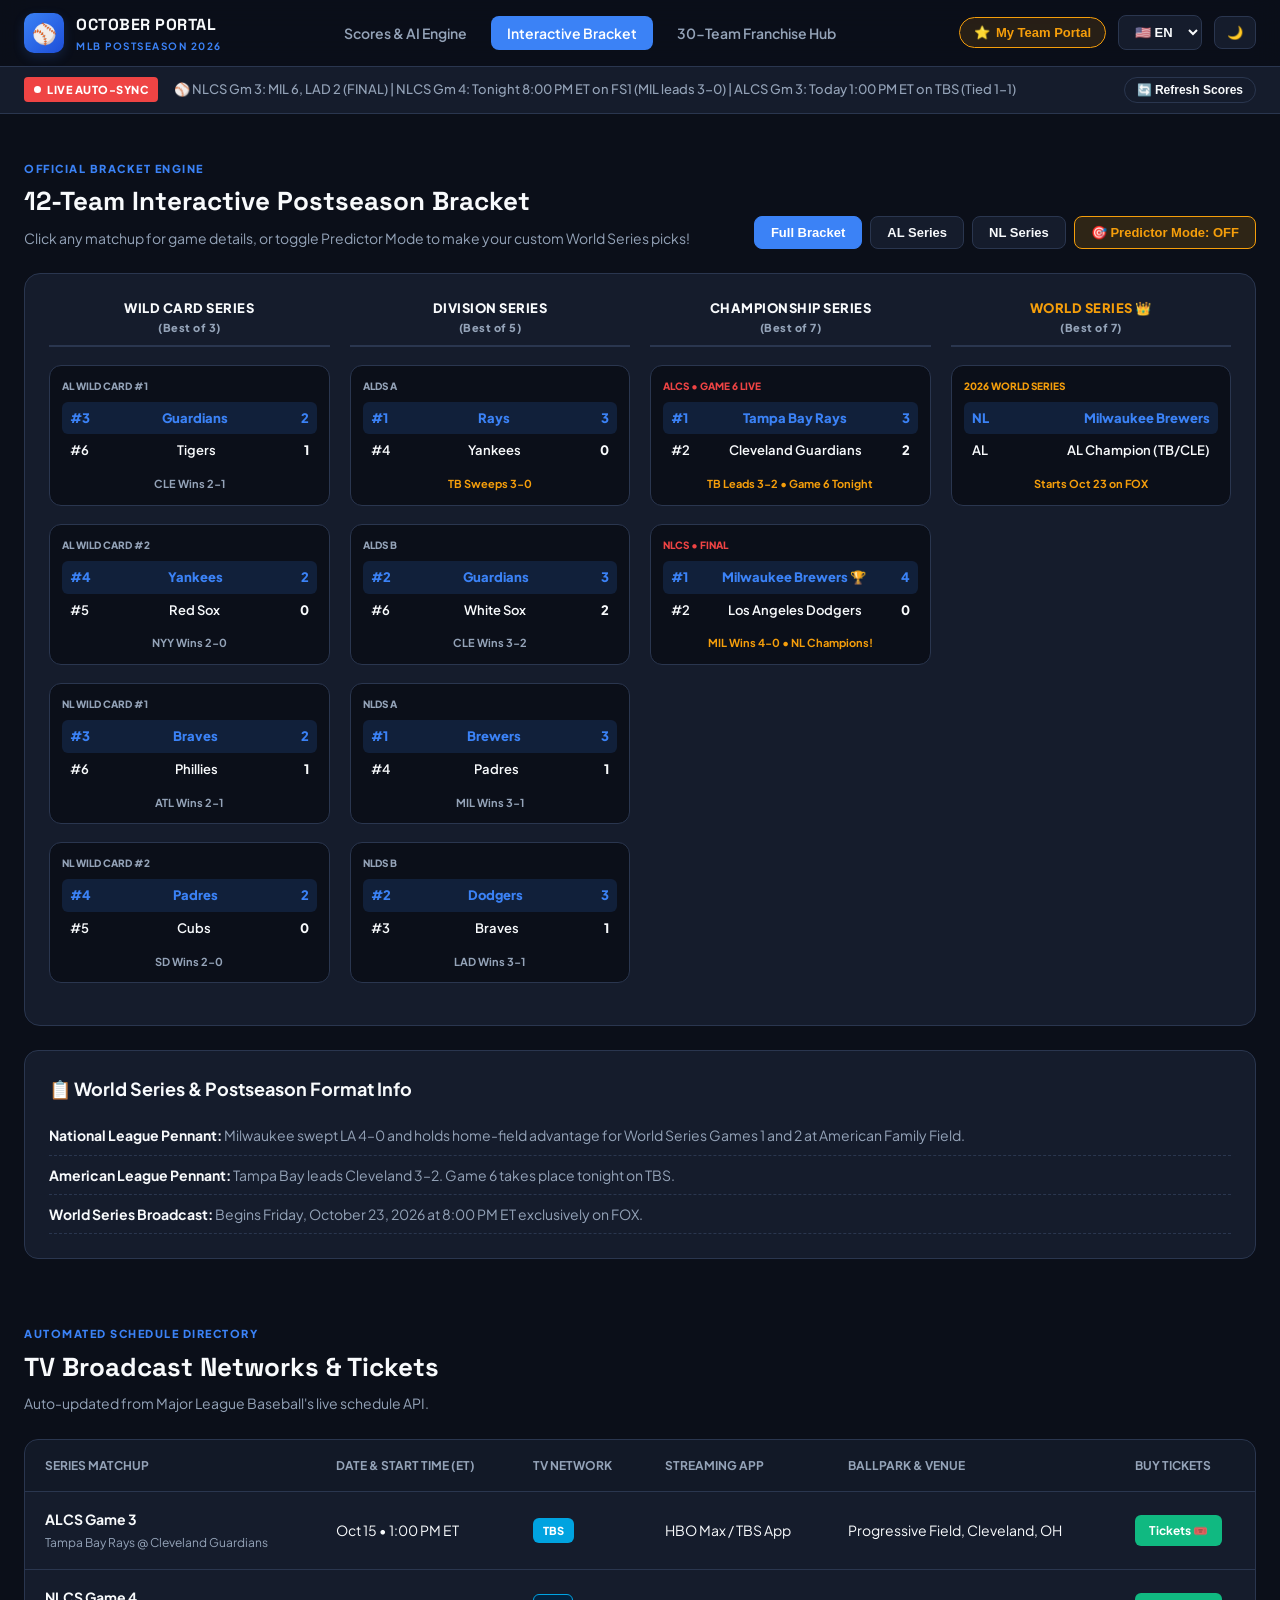
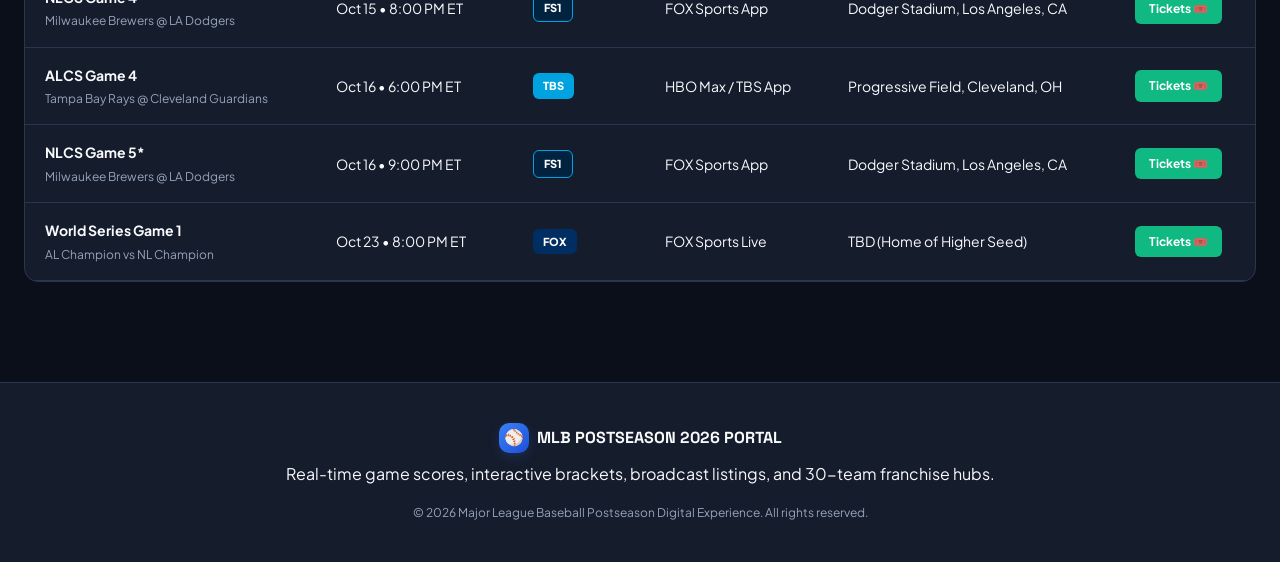
==== commit 4031067e: "Update bracket.html" ====
--- a/bracket.html
+++ b/bracket.html
@@ -11,7 +11,6 @@
 </head>
 <body class="dark-mode">
 
-  <!-- Header Nav -->
   <header class="top-header">
     <nav class="navbar">
       <a href="index.html" class="brand-logo">
@@ -46,9 +45,8 @@
     </nav>
   </header>
 
-  <!-- Live Ticker Bar -->
   <div class="ticker-bar">
-    <div class="ticker-badge"><span class="pulse-dot"></span> LIVE SYNC</div>
+    <div class="ticker-badge"><span class="pulse-dot"></span> LIVE AUTO-SYNC</div>
     <div class="ticker-content" id="ticker-content">
       <span>⚾ Fetching real-time MLB scoreboards...</span>
     </div>
@@ -57,13 +55,12 @@
 
   <main class="main-layout">
 
-    <!-- 12-Team Interactive Bracket -->
     <section id="full-bracket" class="content-section">
       <div class="section-heading">
         <div>
           <span class="heading-kicker">OFFICIAL BRACKET ENGINE</span>
           <h2 id="heading-bracket">12-Team Interactive Postseason Bracket</h2>
-          <p class="section-subtitle" id="sub-bracket">Click any matchup for game logs, or toggle Predictor Mode to pick your winners through the World Series!</p>
+          <p class="section-subtitle" id="sub-bracket">Click any matchup for game details, or toggle Predictor Mode to make your custom World Series picks!</p>
         </div>
         <div class="bracket-filter-btns">
           <button class="filter-tab active" onclick="filterBracket('all', event)">Full Bracket</button>
@@ -73,16 +70,15 @@
         </div>
       </div>
 
-      <!-- Predictor Banner -->
       <div id="predictor-status-banner" class="predictor-status-bar" style="display: none;">
-        <span>🎯 <strong>PREDICTOR MODE IS ACTIVE:</strong> Click any team inside the matchup cards to advance them to the next round!</span>
+        <span>🎯 <strong>PREDICTOR MODE ACTIVE:</strong> Click any team inside the matchup cards to advance them to the World Series!</span>
         <button onclick="resetPredictorPicks()" class="btn-reset-picks">Reset Picks 🔄</button>
       </div>
 
       <div class="bracket-wrapper">
         <div class="bracket-tree" id="bracket-tree">
           
-          <!-- Round 1: Wild Card -->
+          <!-- Wild Card Series -->
           <div class="bracket-column">
             <h3 class="round-header">Wild Card Series <span class="sub-head">(Best of 3)</span></h3>
             
@@ -115,7 +111,7 @@
             </div>
           </div>
 
-          <!-- Round 2: Division Series -->
+          <!-- Division Series -->
           <div class="bracket-column">
             <h3 class="round-header">Division Series <span class="sub-head">(Best of 5)</span></h3>
 
@@ -148,37 +144,36 @@
             </div>
           </div>
 
-          <!-- Round 3: Championship Series -->
+          <!-- Championship Series -->
           <div class="bracket-column">
             <h3 class="round-header">Championship Series <span class="sub-head">(Best of 7)</span></h3>
 
             <div class="matchup-node active-series" id="node-ALCS" onclick="handleNodeClick('ALCS', 'Rays', event)">
-              <div class="node-label live-label">ALCS • LIVE</div>
-              <div class="node-team live" onclick="pickTeamInNode('ALCS', 'Tampa Bay Rays', event)"><span class="seed">#1</span> <span class="team-name">Tampa Bay Rays</span> <span class="node-score">1</span></div>
-              <div class="node-team live" onclick="pickTeamInNode('ALCS', 'Cleveland Guardians', event)"><span class="seed">#2</span> <span class="team-name">Cleveland Guardians</span> <span class="node-score">1</span></div>
-              <div class="node-status gold" id="alcs-status-text">Series Tied 1-1 • Game 3 Today 1 PM ET</div>
+              <div class="node-label live-label">ALCS • GAME 6 LIVE</div>
+              <div class="node-team live winner" onclick="pickTeamInNode('ALCS', 'Tampa Bay Rays', event)"><span class="seed">#1</span> <span class="team-name">Tampa Bay Rays</span> <span class="node-score">3</span></div>
+              <div class="node-team live" onclick="pickTeamInNode('ALCS', 'Cleveland Guardians', event)"><span class="seed">#2</span> <span class="team-name">Cleveland Guardians</span> <span class="node-score">2</span></div>
+              <div class="node-status gold" id="alcs-status-text">TB Leads 3-2 • Game 6 Tonight</div>
             </div>
 
             <div class="matchup-node active-series" id="node-NLCS" onclick="handleNodeClick('NLCS', 'Brewers', event)">
-              <div class="node-label live-label">NLCS • LIVE</div>
-              <div class="node-team live winner" onclick="pickTeamInNode('NLCS', 'Milwaukee Brewers', event)"><span class="seed">#1</span> <span class="team-name">Milwaukee Brewers</span> <span class="node-score">3</span></div>
-              <div class="node-team live" onclick="pickTeamInNode('NLCS', 'Los Angeles Dodgers', event)"><span class="seed">#2</span> <span class="team-name">Los Angeles Dodgers</span> <span class="node-score">0</span></div>
-              <div class="node-status gold" id="nlcs-status-text">MIL Leads 3-0 • Game 4 Tonight</div>
-            </div>
-          </div>
-
-          <!-- Round 4: World Series -->
+              <div class="node-label live-label">NLCS • FINAL</div>
+              <div class="node-team winner" onclick="pickTeamInNode('NLCS', 'Milwaukee Brewers', event)"><span class="seed">#1</span> <span class="team-name">Milwaukee Brewers 🏆</span> <span class="node-score">4</span></div>
+              <div class="node-team" onclick="pickTeamInNode('NLCS', 'Los Angeles Dodgers', event)"><span class="seed">#2</span> <span class="team-name">Los Angeles Dodgers</span> <span class="node-score">0</span></div>
+              <div class="node-status gold" id="nlcs-status-text">MIL Wins 4-0 • NL Champions!</div>
+            </div>
+          </div>
+
+          <!-- World Series -->
           <div class="bracket-column">
             <h3 class="round-header gold-header">World Series 👑 <span class="sub-head">(Best of 7)</span></h3>
 
             <div class="matchup-node ws-card" id="node-WS" onclick="handleNodeClick('WS', 'World Series', event)">
               <div class="node-label ws-label">2026 WORLD SERIES</div>
-              <div class="node-team pending" onclick="pickTeamInNode('WS', 'AL Champion', event)"><span class="seed">AL</span> <span class="team-name" id="pred-al-champ">AL Champion (TBD)</span></div>
-              <div class="node-team pending" onclick="pickTeamInNode('WS', 'NL Champion', event)"><span class="seed">NL</span> <span class="team-name" id="pred-nl-champ">NL Champion (TBD)</span></div>
-              <div class="node-status gold" id="ws-node-status">UPCOMING: Starts Oct 23, 2026 on FOX</div>
-            </div>
-
-            <!-- Predicted Champion Crown Badge -->
+              <div class="node-team winner" onclick="pickTeamInNode('WS', 'Milwaukee Brewers', event)"><span class="seed">NL</span> <span class="team-name">Milwaukee Brewers</span></div>
+              <div class="node-team pending" onclick="pickTeamInNode('WS', 'AL Champion', event)"><span class="seed">AL</span> <span class="team-name" id="pred-al-champ">AL Champion (TB/CLE)</span></div>
+              <div class="node-status gold" id="ws-node-status">Starts Oct 23 on FOX</div>
+            </div>
+
             <div id="champ-crown-box" class="champ-crown-box" style="display:none;">
               <span class="crown-icon">👑</span>
               <span class="champ-title">YOUR 2026 CHAMPION:</span>
@@ -189,25 +184,23 @@
         </div>
       </div>
 
-      <!-- Format Rules -->
       <div class="info-card-box">
-        <h3>📋 Postseason Bracket Rules & Format</h3>
+        <h3>📋 World Series & Postseason Format Info</h3>
         <ul class="styled-info-list">
-          <li><strong>Wild Card Round:</strong> Best-of-3 series hosted entirely at the stadium of the higher seed.</li>
-          <li><strong>Division Series (DS):</strong> Best-of-5 series using a 2-2-1 home-field format.</li>
-          <li><strong>League Championship Series (LCS):</strong> Best-of-7 series using a 2-3-2 format to crown AL & NL Pennant winners.</li>
-          <li><strong>World Series:</strong> Begins October 23, 2026 on FOX. Best-of-7 Fall Classic hosted by the team with superior regular-season record.</li>
+          <li><strong>National League Pennant:</strong> Milwaukee swept LA 4–0 and holds home-field advantage for World Series Games 1 and 2 at American Family Field.</li>
+          <li><strong>American League Pennant:</strong> Tampa Bay leads Cleveland 3–2. Game 6 takes place tonight on TBS.</li>
+          <li><strong>World Series Broadcast:</strong> Begins Friday, October 23, 2026 at 8:00 PM ET exclusively on FOX.</li>
         </ul>
       </div>
     </section>
 
-    <!-- Broadcast Schedule & Tickets -->
+    <!-- Broadcast Schedule -->
     <section id="broadcast-schedule" class="content-section">
       <div class="section-heading">
         <div>
-          <span class="heading-kicker">BROADCAST DIRECTORY</span>
+          <span class="heading-kicker">AUTOMATED SCHEDULE DIRECTORY</span>
           <h2 id="heading-schedule">TV Broadcast Networks & Tickets</h2>
-          <p class="section-subtitle" id="sub-schedule">Game schedules, TV networks (FOX, FS1, TBS), streaming apps, and ticket options.</p>
+          <p class="section-subtitle" id="sub-schedule">Auto-updated from Major League Baseball's live schedule API.</p>
         </div>
       </div>
 
@@ -215,16 +208,16 @@
         <table class="schedule-table">
           <thead>
             <tr>
-              <th id="th-matchup">Series Matchup</th>
-              <th id="th-time">Date & Start Time (ET)</th>
-              <th id="th-network">TV Network</th>
-              <th id="th-stream">Streaming App</th>
-              <th id="th-location">Ballpark & Venue</th>
-              <th id="th-buy">Buy Tickets</th>
+              <th>Series Matchup</th>
+              <th>Date & Start Time (ET)</th>
+              <th>TV Network</th>
+              <th>Streaming App</th>
+              <th>Ballpark & Venue</th>
+              <th>Buy Tickets</th>
             </tr>
           </thead>
           <tbody id="schedule-body">
-            <!-- Rendered dynamically -->
+            <!-- Populated dynamically via script.js -->
           </tbody>
         </table>
       </div>
@@ -232,7 +225,6 @@
 
   </main>
 
-  <!-- Interactive Modal -->
   <div id="matchup-modal" class="modal-backdrop" onclick="closeMatchupModal(event)">
     <div class="modal-card">
       <button class="modal-close-btn" onclick="closeMatchupModalDirect()">&times;</button>
--- a/styles.css
+++ b/styles.css
@@ -61,7 +61,7 @@
   text-decoration: none;
 }
 
-/* Glass Header Navbar */
+/* Header Navbar */
 .top-header {
   position: sticky;
   top: 0;
@@ -254,7 +254,7 @@
   border-radius: 20px;
 }
 
-/* Hero Banner & Timer */
+/* Hero Section */
 .hero-section {
   position: relative;
   background: linear-gradient(135deg, #0f172a 0%, #1e3a8a 50%, #2563eb 100%);
@@ -353,7 +353,7 @@
   font-size: 13px;
 }
 
-/* Redesigned AI Section */
+/* AI Overview Cards */
 .ai-overview-grid {
   display: grid;
   grid-template-columns: 1.6fr 1fr;
@@ -410,7 +410,6 @@
   display: flex;
   flex-direction: column;
   gap: 10px;
-
   margin-bottom: 20px;
 }
 
@@ -603,7 +602,7 @@
   color: var(--primary-blue);
 }
 
-/* Layout */
+/* Main Layout */
 .main-layout {
   max-width: 1280px;
   margin: 0 auto;
@@ -656,7 +655,7 @@
   border: 1px solid var(--border-color);
 }
 
-/* Scoreboard Grid */
+/* Scoreboards */
 .scoreboard-grid {
   display: grid;
   grid-template-columns: repeat(auto-fit, minmax(280px, 1fr));
@@ -706,7 +705,7 @@
   color: var(--primary-blue);
 }
 
-/* Bracket Styling & Predictor Mode */
+/* Bracket & Predictor */
 .bracket-filter-btns {
   display: flex;
   gap: 8px;
@@ -935,7 +934,7 @@
   color: var(--text-main);
 }
 
-/* Table Card */
+/* Schedule Table */
 .table-card-wrapper {
   background-color: var(--bg-surface);
   border: 1px solid var(--border-color);
@@ -1416,7 +1415,7 @@
   text-decoration: underline;
 }
 
-/* Modal Overlay */
+/* Modal Window Overlay */
 .modal-backdrop {
   position: fixed;
   top: 0;
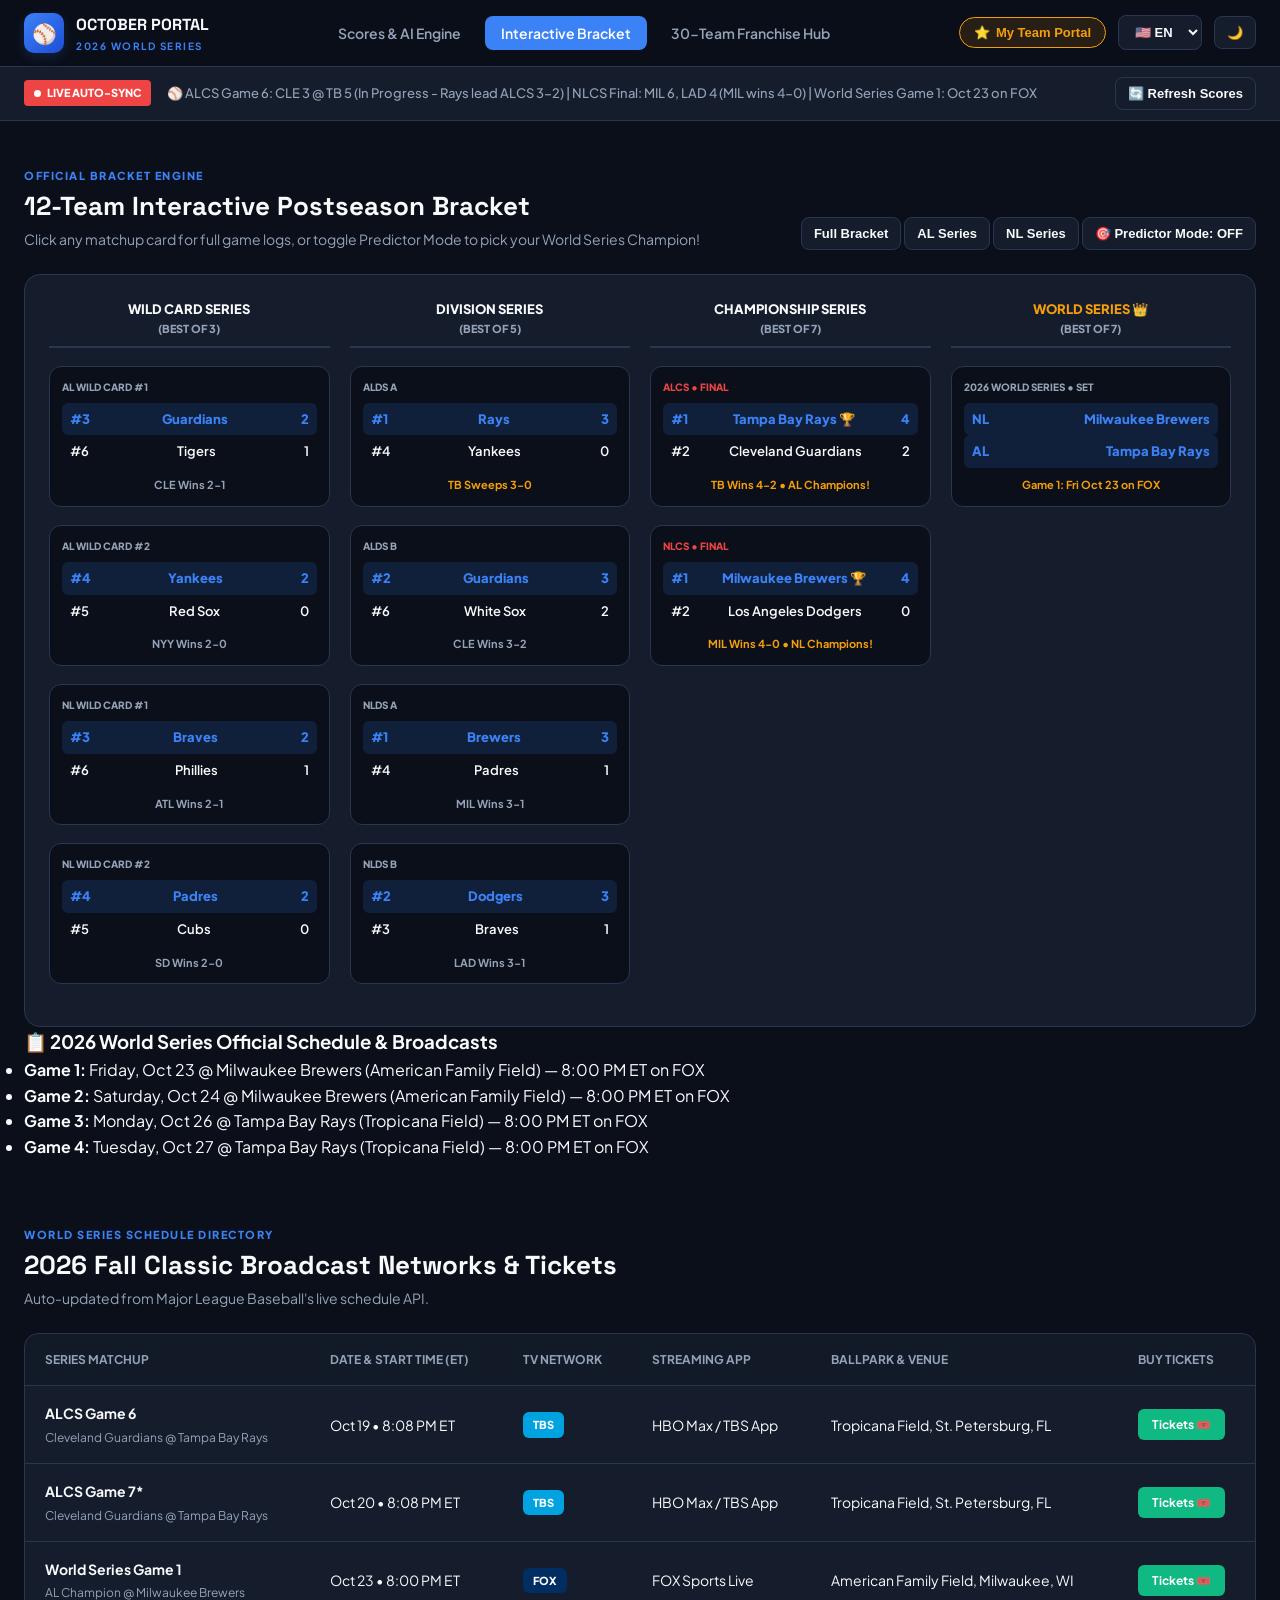
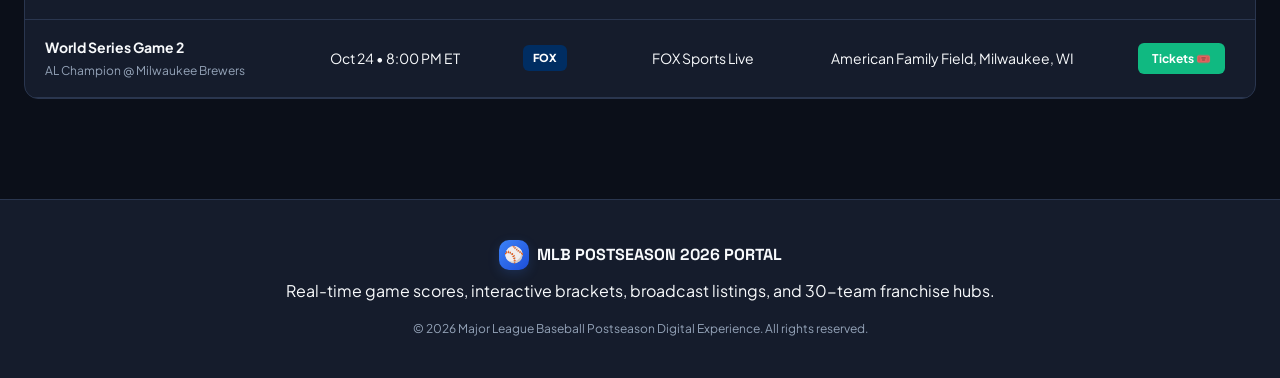
==== commit 58b1e80a: "Update bracket.html" ====
--- a/bracket.html
+++ b/bracket.html
@@ -3,7 +3,7 @@
 <head>
   <meta charset="UTF-8">
   <meta name="viewport" content="width=device-width, initial-scale=1.0">
-  <title>MLB Postseason 2026 | Interactive Bracket & Predictor</title>
+  <title>MLB Postseason 2026 | Interactive Bracket & World Series Predictor</title>
   <link rel="stylesheet" href="styles.css">
   <link rel="preconnect" href="https://fonts.googleapis.com">
   <link rel="preconnect" href="https://fonts.gstatic.com" crossorigin>
@@ -17,7 +17,7 @@
         <div class="logo-icon-bg">⚾</div>
         <div class="logo-text">
           <span class="logo-title">OCTOBER PORTAL</span>
-          <span class="logo-sub">MLB POSTSEASON 2026</span>
+          <span class="logo-sub">2026 WORLD SERIES</span>
         </div>
       </a>
 
@@ -48,7 +48,7 @@
   <div class="ticker-bar">
     <div class="ticker-badge"><span class="pulse-dot"></span> LIVE AUTO-SYNC</div>
     <div class="ticker-content" id="ticker-content">
-      <span>⚾ Fetching real-time MLB scoreboards...</span>
+      <span>⚾ ALCS FINAL: Tampa Bay Rays win 4-2 vs Guardians! World Series Game 1: Fri Oct 23 on FOX</span>
     </div>
     <button onclick="fetchLiveMLBData()" class="sync-refresh-btn">🔄 Refresh Scores</button>
   </div>
@@ -60,7 +60,7 @@
         <div>
           <span class="heading-kicker">OFFICIAL BRACKET ENGINE</span>
           <h2 id="heading-bracket">12-Team Interactive Postseason Bracket</h2>
-          <p class="section-subtitle" id="sub-bracket">Click any matchup for game details, or toggle Predictor Mode to make your custom World Series picks!</p>
+          <p class="section-subtitle" id="sub-bracket">Click any matchup card for full game logs, or toggle Predictor Mode to pick your World Series Champion!</p>
         </div>
         <div class="bracket-filter-btns">
           <button class="filter-tab active" onclick="filterBracket('all', event)">Full Bracket</button>
@@ -71,7 +71,7 @@
       </div>
 
       <div id="predictor-status-banner" class="predictor-status-bar" style="display: none;">
-        <span>🎯 <strong>PREDICTOR MODE ACTIVE:</strong> Click any team inside the matchup cards to advance them to the World Series!</span>
+        <span>🎯 <strong>PREDICTOR MODE ACTIVE:</strong> Click either the Rays or Brewers in the World Series card to declare your 2026 Champion!</span>
         <button onclick="resetPredictorPicks()" class="btn-reset-picks">Reset Picks 🔄</button>
       </div>
 
@@ -149,10 +149,10 @@
             <h3 class="round-header">Championship Series <span class="sub-head">(Best of 7)</span></h3>
 
             <div class="matchup-node active-series" id="node-ALCS" onclick="handleNodeClick('ALCS', 'Rays', event)">
-              <div class="node-label live-label">ALCS • GAME 6 LIVE</div>
-              <div class="node-team live winner" onclick="pickTeamInNode('ALCS', 'Tampa Bay Rays', event)"><span class="seed">#1</span> <span class="team-name">Tampa Bay Rays</span> <span class="node-score">3</span></div>
-              <div class="node-team live" onclick="pickTeamInNode('ALCS', 'Cleveland Guardians', event)"><span class="seed">#2</span> <span class="team-name">Cleveland Guardians</span> <span class="node-score">2</span></div>
-              <div class="node-status gold" id="alcs-status-text">TB Leads 3-2 • Game 6 Tonight</div>
+              <div class="node-label live-label">ALCS • FINAL</div>
+              <div class="node-team winner" onclick="pickTeamInNode('ALCS', 'Tampa Bay Rays', event)"><span class="seed">#1</span> <span class="team-name">Tampa Bay Rays 🏆</span> <span class="node-score">4</span></div>
+              <div class="node-team" onclick="pickTeamInNode('ALCS', 'Cleveland Guardians', event)"><span class="seed">#2</span> <span class="team-name">Cleveland Guardians</span> <span class="node-score">2</span></div>
+              <div class="node-status gold" id="alcs-status-text">TB Wins 4-2 • AL Champions!</div>
             </div>
 
             <div class="matchup-node active-series" id="node-NLCS" onclick="handleNodeClick('NLCS', 'Brewers', event)">
@@ -167,16 +167,16 @@
           <div class="bracket-column">
             <h3 class="round-header gold-header">World Series 👑 <span class="sub-head">(Best of 7)</span></h3>
 
-            <div class="matchup-node ws-card" id="node-WS" onclick="handleNodeClick('WS', 'World Series', event)">
-              <div class="node-label ws-label">2026 WORLD SERIES</div>
+            <div class="matchup-node ws-card active-series" id="node-WS" onclick="handleNodeClick('WS', 'World Series', event)">
+              <div class="node-label ws-label">2026 WORLD SERIES • SET</div>
               <div class="node-team winner" onclick="pickTeamInNode('WS', 'Milwaukee Brewers', event)"><span class="seed">NL</span> <span class="team-name">Milwaukee Brewers</span></div>
-              <div class="node-team pending" onclick="pickTeamInNode('WS', 'AL Champion', event)"><span class="seed">AL</span> <span class="team-name" id="pred-al-champ">AL Champion (TB/CLE)</span></div>
-              <div class="node-status gold" id="ws-node-status">Starts Oct 23 on FOX</div>
+              <div class="node-team winner" onclick="pickTeamInNode('WS', 'Tampa Bay Rays', event)"><span class="seed">AL</span> <span class="team-name" id="pred-al-champ">Tampa Bay Rays</span></div>
+              <div class="node-status gold" id="ws-node-status">Game 1: Fri Oct 23 on FOX</div>
             </div>
 
             <div id="champ-crown-box" class="champ-crown-box" style="display:none;">
               <span class="crown-icon">👑</span>
-              <span class="champ-title">YOUR 2026 CHAMPION:</span>
+              <span class="champ-title">YOUR PREDICTED CHAMPION:</span>
               <strong id="champ-team-name" class="champ-name">Milwaukee Brewers</strong>
             </div>
           </div>
@@ -185,11 +185,12 @@
       </div>
 
       <div class="info-card-box">
-        <h3>📋 World Series & Postseason Format Info</h3>
+        <h3>📋 2026 World Series Official Schedule & Broadcasts</h3>
         <ul class="styled-info-list">
-          <li><strong>National League Pennant:</strong> Milwaukee swept LA 4–0 and holds home-field advantage for World Series Games 1 and 2 at American Family Field.</li>
-          <li><strong>American League Pennant:</strong> Tampa Bay leads Cleveland 3–2. Game 6 takes place tonight on TBS.</li>
-          <li><strong>World Series Broadcast:</strong> Begins Friday, October 23, 2026 at 8:00 PM ET exclusively on FOX.</li>
+          <li><strong>Game 1:</strong> Friday, Oct 23 @ Milwaukee Brewers (American Family Field) — 8:00 PM ET on FOX</li>
+          <li><strong>Game 2:</strong> Saturday, Oct 24 @ Milwaukee Brewers (American Family Field) — 8:00 PM ET on FOX</li>
+          <li><strong>Game 3:</strong> Monday, Oct 26 @ Tampa Bay Rays (Tropicana Field) — 8:00 PM ET on FOX</li>
+          <li><strong>Game 4:</strong> Tuesday, Oct 27 @ Tampa Bay Rays (Tropicana Field) — 8:00 PM ET on FOX</li>
         </ul>
       </div>
     </section>
@@ -198,8 +199,8 @@
     <section id="broadcast-schedule" class="content-section">
       <div class="section-heading">
         <div>
-          <span class="heading-kicker">AUTOMATED SCHEDULE DIRECTORY</span>
-          <h2 id="heading-schedule">TV Broadcast Networks & Tickets</h2>
+          <span class="heading-kicker">WORLD SERIES SCHEDULE DIRECTORY</span>
+          <h2 id="heading-schedule">2026 Fall Classic Broadcast Networks & Tickets</h2>
           <p class="section-subtitle" id="sub-schedule">Auto-updated from Major League Baseball's live schedule API.</p>
         </div>
       </div>
--- a/styles.css
+++ b/styles.css
@@ -1,4 +1,3 @@
-/* Color System & CSS Variables */
 :root {
   --bg-dark: #0b0f19;
   --bg-surface: #151c2c;
@@ -16,8 +15,8 @@
   --header-bg: rgba(11, 15, 25, 0.92);
   --shadow-glow: rgba(59, 130, 246, 0.18);
 
-  --team-theme-primary: #1e3a8a;
-  --team-theme-accent: #2563eb;
+  --team-theme-primary: #122a47;
+  --team-theme-accent: #ff1c41;
 }
 
 body.light-mode {
@@ -36,1443 +35,154 @@
   --shadow-glow: rgba(0, 0, 0, 0.06);
 }
 
-/* Hyperlink Reset Engine */
-* {
-  box-sizing: border-box;
-  margin: 0;
-  padding: 0;
-}
+* { box-sizing: border-box; margin: 0; padding: 0; }
+html { scroll-behavior: smooth; font-family: 'Plus Jakarta Sans', sans-serif; }
+body { background-color: var(--bg-dark); color: var(--text-main); line-height: 1.6; transition: background-color 0.3s, color 0.3s; }
+a, a:visited, a:hover, a:active { color: inherit; text-decoration: none; }
 
-html {
-  scroll-behavior: smooth;
-  font-family: 'Plus Jakarta Sans', -apple-system, BlinkMacSystemFont, sans-serif;
-}
+.top-header { position: sticky; top: 0; z-index: 1000; background-color: var(--header-bg); backdrop-filter: blur(14px); border-bottom: 1px solid var(--border-color); }
+.navbar { max-width: 1280px; margin: 0 auto; padding: 12px 24px; display: flex; justify-content: space-between; align-items: center; gap: 20px; }
+.brand-logo { display: flex; align-items: center; gap: 12px; }
+.logo-icon-bg { width: 40px; height: 40px; background: linear-gradient(135deg, var(--primary-blue), #1d4ed8); border-radius: 10px; display: flex; justify-content: center; align-items: center; font-size: 20px; box-shadow: 0 4px 12px var(--shadow-glow); }
+.logo-icon-bg.sm { width: 30px; height: 30px; font-size: 16px; }
+.logo-text { display: flex; flex-direction: column; }
+.logo-title { font-family: 'Space Grotesk', sans-serif; font-size: 16px; font-weight: 800; }
+.logo-sub { font-size: 10px; font-weight: 700; color: var(--primary-blue); letter-spacing: 1.5px; }
+.nav-directory { display: flex; list-style: none; gap: 8px; }
+.nav-link { padding: 8px 16px; border-radius: 8px; font-size: 14px; font-weight: 600; color: var(--text-muted); transition: all 0.2s; }
+.nav-link:hover { color: var(--text-main); background-color: var(--bg-surface-hover); }
+.nav-link.active { background-color: var(--primary-blue); color: #ffffff; }
+.header-controls { display: flex; align-items: center; gap: 12px; }
+.fav-quick-pill { background-color: rgba(245, 158, 11, 0.12); color: var(--accent-gold); border: 1px solid var(--accent-gold); padding: 7px 14px; border-radius: 20px; font-size: 13px; font-weight: 700; cursor: pointer; display: flex; align-items: center; gap: 6px; }
 
-body {
-  background-color: var(--bg-dark);
-  color: var(--text-main);
-  line-height: 1.6;
-  transition: background-color 0.3s ease, color 0.3s ease;
-}
+.custom-select, select, button { background-color: var(--bg-surface); color: var(--text-main); border: 1px solid var(--border-color); padding: 8px 12px; border-radius: 8px; font-size: 13px; font-weight: 600; cursor: pointer; outline: none; }
+button:hover, select:hover { border-color: var(--primary-blue); }
 
-/* Zero Blue Links Reset */
-a, a:visited, a:hover, a:active {
-  color: inherit;
-  text-decoration: none;
-}
+.ticker-bar { background-color: var(--bg-surface); border-bottom: 1px solid var(--border-color); padding: 10px 24px; display: flex; align-items: center; gap: 16px; font-size: 13px; }
+.ticker-badge { background-color: var(--accent-red); color: #ffffff; font-weight: 800; font-size: 11px; padding: 4px 10px; border-radius: 4px; display: flex; align-items: center; gap: 6px; }
+.pulse-dot { width: 7px; height: 7px; background-color: #ffffff; border-radius: 50%; animation: pulse-animation 1.5s infinite; }
+.pulse-dot.green { background-color: var(--accent-green); }
+@keyframes pulse-animation { 0% { opacity: 1; transform: scale(0.9); } 50% { opacity: 0.4; transform: scale(1.1); } 100% { opacity: 1; transform: scale(0.9); } }
+.ticker-content { flex: 1; overflow: hidden; white-space: nowrap; color: var(--text-muted); font-weight: 500; }
 
-/* Header Navbar */
-.top-header {
-  position: sticky;
-  top: 0;
-  z-index: 1000;
-  background-color: var(--header-bg);
-  backdrop-filter: blur(14px);
-  border-bottom: 1px solid var(--border-color);
-}
+.hero-section { position: relative; background: linear-gradient(135deg, #0f172a 0%, #1e3a8a 50%, #2563eb 100%); padding: 70px 24px; text-align: center; color: #ffffff; }
+.hero-container { max-width: 820px; margin: 0 auto; }
+.hero-tag-pill { display: inline-flex; align-items: center; gap: 10px; background-color: rgba(0, 0, 0, 0.45); border: 1px solid var(--accent-gold); color: #ffffff; font-size: 13px; font-weight: 700; padding: 8px 20px; border-radius: 30px; margin-bottom: 20px; }
+.hero-tag-pill strong { color: var(--accent-gold); font-family: 'Space Grotesk', monospace; font-size: 15px; }
+.hero-title { font-family: 'Space Grotesk', sans-serif; font-size: 42px; font-weight: 800; margin-bottom: 16px; }
+.hero-description { font-size: 17px; opacity: 0.9; margin-bottom: 28px; }
+.hero-btn-group { display: flex; justify-content: center; gap: 16px; flex-wrap: wrap; }
 
-.navbar {
-  max-width: 1280px;
-  margin: 0 auto;
-  padding: 12px 24px;
-  display: flex;
-  justify-content: space-between;
-  align-items: center;
-  gap: 20px;
-}
+.btn { display: inline-flex; align-items: center; justify-content: center; padding: 12px 24px; border-radius: 10px; font-size: 14px; font-weight: 700; cursor: pointer; border: none; transition: transform 0.2s; }
+.btn:hover { transform: translateY(-2px); }
+.btn-primary { background-color: var(--primary-blue); color: #ffffff; box-shadow: 0 4px 14px var(--shadow-glow); }
+.btn-secondary { background-color: rgba(255, 255, 255, 0.12); color: #ffffff; border: 1px solid rgba(255, 255, 255, 0.3); }
 
-.brand-logo {
-  display: flex;
-  align-items: center;
-  gap: 12px;
-}
+.ai-overview-grid { display: grid; grid-template-columns: 1.6fr 1fr; gap: 20px; }
+@media (max-width: 850px) { .ai-overview-grid { grid-template-columns: 1fr; } }
+.ai-card { background-color: var(--bg-surface); border: 1px solid var(--border-color); border-radius: 16px; padding: 24px; }
+.ai-badge { background-color: var(--accent-gold); color: #000; font-size: 10px; font-weight: 900; padding: 3px 8px; border-radius: 4px; display: inline-block; margin-bottom: 6px; }
+.ai-card-header h3 { font-family: 'Space Grotesk', sans-serif; font-size: 22px; font-weight: 800; }
+.ai-summary-p { font-size: 14px; color: var(--text-muted); margin-bottom: 20px; }
 
-.logo-icon-bg {
-  width: 40px;
-  height: 40px;
-  background: linear-gradient(135deg, var(--primary-blue), #1d4ed8);
-  border-radius: 10px;
-  display: flex;
-  justify-content: center;
-  align-items: center;
-  font-size: 20px;
-  box-shadow: 0 4px 12px var(--shadow-glow);
-}
+.probability-bar-group { display: flex; flex-direction: column; gap: 10px; margin-bottom: 20px; }
+.prob-label-row { display: flex; justify-content: space-between; font-size: 13px; font-weight: 700; }
+.prob-track { width: 100%; height: 8px; background-color: var(--bg-dark); border-radius: 4px; overflow: hidden; }
+.prob-fill { height: 100%; border-radius: 4px; transition: width 0.8s; }
 
-.logo-icon-bg.sm {
-  width: 30px;
-  height: 30px;
-  font-size: 16px;
-}
-
-.logo-text {
-  display: flex;
-  flex-direction: column;
-}
-
-.logo-title {
-  font-family: 'Space Grotesk', sans-serif;
-  font-size: 16px;
-  font-weight: 800;
-  letter-spacing: 0.5px;
-}
-
-.logo-sub {
-  font-size: 10px;
-  font-weight: 700;
-  color: var(--primary-blue);
-  letter-spacing: 1.5px;
-}
-
-.nav-directory {
-  display: flex;
-  list-style: none;
-  gap: 8px;
-}
-
-.nav-link {
-  padding: 8px 16px;
-  border-radius: 8px;
-  font-size: 14px;
-  font-weight: 600;
-  color: var(--text-muted);
-  transition: all 0.2s ease;
-}
-
-.nav-link:hover {
-  color: var(--text-main);
-  background-color: var(--bg-surface-hover);
-}
-
-.nav-link.active {
-  background-color: var(--primary-blue);
-  color: #ffffff;
-}
-
-.header-controls {
-  display: flex;
-  align-items: center;
-  gap: 12px;
-}
-
-.fav-quick-pill {
-  background-color: rgba(245, 158, 11, 0.12);
-  color: var(--accent-gold);
-  border: 1px solid var(--accent-gold);
-  padding: 7px 14px;
-  border-radius: 20px;
-  font-size: 13px;
-  font-weight: 700;
-  cursor: pointer;
-  display: flex;
-  align-items: center;
-  gap: 6px;
-  transition: transform 0.2s;
-}
-
-.fav-quick-pill:hover {
-  transform: translateY(-1px);
-  background-color: rgba(245, 158, 11, 0.22);
-}
-
-.custom-select, select, button {
-  background-color: var(--bg-surface);
-  color: var(--text-main);
-  border: 1px solid var(--border-color);
-  padding: 8px 12px;
-  border-radius: 8px;
-  font-size: 13px;
-  font-weight: 600;
-  cursor: pointer;
-  outline: none;
-  transition: all 0.2s;
-}
-
-button:hover, select:hover {
-  border-color: var(--primary-blue);
-}
-
-.icon-toggle-btn {
-  padding: 8px 12px;
-  border-radius: 8px;
-}
-
-/* Live Ticker Bar */
-.ticker-bar {
-  background-color: var(--bg-surface);
-  border-bottom: 1px solid var(--border-color);
-  padding: 10px 24px;
-  display: flex;
-  align-items: center;
-  gap: 16px;
-  font-size: 13px;
-}
-
-.ticker-badge {
-  background-color: var(--accent-red);
-  color: #ffffff;
-  font-weight: 800;
-  font-size: 11px;
-  padding: 4px 10px;
-  border-radius: 4px;
-  letter-spacing: 0.5px;
-  display: flex;
-  align-items: center;
-  gap: 6px;
-  white-space: nowrap;
-}
-
-.pulse-dot {
-  width: 7px;
-  height: 7px;
-  background-color: #ffffff;
-  border-radius: 50%;
-  animation: pulse-animation 1.5s infinite;
-}
-
-.pulse-dot.green {
-  background-color: var(--accent-green);
-}
-
-@keyframes pulse-animation {
-  0% { opacity: 1; transform: scale(0.9); }
-  50% { opacity: 0.4; transform: scale(1.1); }
-  100% { opacity: 1; transform: scale(0.9); }
-}
-
-.ticker-content {
-  flex: 1;
-  overflow: hidden;
-  white-space: nowrap;
-  color: var(--text-muted);
-  font-weight: 500;
-}
-
-.sync-refresh-btn {
-  padding: 5px 12px;
-  font-size: 12px;
-  border-radius: 20px;
-}
-
-/* Hero Section */
-.hero-section {
-  position: relative;
-  background: linear-gradient(135deg, #0f172a 0%, #1e3a8a 50%, #2563eb 100%);
-  padding: 70px 24px;
-  text-align: center;
-  color: #ffffff;
-  overflow: hidden;
-}
-
-.hero-container {
-  max-width: 820px;
-  margin: 0 auto;
-  position: relative;
-  z-index: 2;
-}
-
-.hero-tag-pill {
-  display: inline-flex;
-  align-items: center;
-  gap: 10px;
-  background-color: rgba(0, 0, 0, 0.45);
-  border: 1px solid var(--accent-gold);
-  color: #ffffff;
-  font-size: 13px;
-  font-weight: 700;
-  padding: 8px 20px;
-  border-radius: 30px;
-  margin-bottom: 20px;
-  box-shadow: 0 4px 14px rgba(0,0,0,0.3);
-}
-
-.hero-tag-pill strong {
-  color: var(--accent-gold);
-  font-family: 'Space Grotesk', monospace;
-  font-size: 15px;
-  letter-spacing: 1px;
-}
-
-.hero-title {
-  font-family: 'Space Grotesk', sans-serif;
-  font-size: 42px;
-  font-weight: 800;
-  line-height: 1.15;
-  margin-bottom: 16px;
-}
-
-.hero-description {
-  font-size: 17px;
-  opacity: 0.9;
-  margin-bottom: 28px;
-}
-
-.hero-btn-group {
-  display: flex;
-  justify-content: center;
-  gap: 16px;
-  flex-wrap: wrap;
-}
-
-/* Buttons */
-.btn {
-  display: inline-flex;
-  align-items: center;
-  justify-content: center;
-  padding: 12px 24px;
-  border-radius: 10px;
-  font-size: 14px;
-  font-weight: 700;
-  cursor: pointer;
-  transition: all 0.2s ease;
-  border: none;
-}
-
-.btn:hover {
-  transform: translateY(-2px);
-}
-
-.btn-primary {
-  background-color: var(--primary-blue);
-  color: #ffffff;
-  box-shadow: 0 4px 14px var(--shadow-glow);
-}
-
-.btn-primary:hover {
-  background-color: var(--primary-blue-hover);
-}
-
-.btn-secondary {
-  background-color: rgba(255, 255, 255, 0.12);
-  color: #ffffff;
-  border: 1px solid rgba(255, 255, 255, 0.3);
-}
-
-.btn-sm {
-  padding: 8px 16px;
-  font-size: 13px;
-}
-
-/* AI Overview Cards */
-.ai-overview-grid {
-  display: grid;
-  grid-template-columns: 1.6fr 1fr;
-  gap: 20px;
-}
-
-@media (max-width: 850px) {
-  .ai-overview-grid {
-    grid-template-columns: 1fr;
-  }
-}
-
-.ai-card {
-  background-color: var(--bg-surface);
-  border: 1px solid var(--border-color);
-  border-radius: 16px;
-  padding: 24px;
-}
-
-.ai-card-header {
-  margin-bottom: 12px;
-}
-
-.ai-badge {
-  background-color: var(--accent-gold);
-  color: #000000;
-  font-size: 10px;
-  font-weight: 900;
-  padding: 3px 8px;
-  border-radius: 4px;
-  letter-spacing: 0.5px;
-  display: inline-block;
-  margin-bottom: 6px;
-}
-
-.ai-card-header h3 {
-  font-family: 'Space Grotesk', sans-serif;
-  font-size: 22px;
-  font-weight: 800;
-}
-
-.ai-summary-p {
-  font-size: 14px;
-  color: var(--text-muted);
-  line-height: 1.6;
-  margin-bottom: 20px;
-}
-
-.ai-summary-p strong {
-  color: var(--text-main);
-}
-
-.probability-bar-group {
-  display: flex;
-  flex-direction: column;
-  gap: 10px;
-  margin-bottom: 20px;
-}
-
-.prob-label-row {
-  display: flex;
-  justify-content: space-between;
-  font-size: 13px;
-  font-weight: 700;
-}
-
-.prob-track {
-  width: 100%;
-  height: 8px;
-  background-color: var(--bg-dark);
-  border-radius: 4px;
-  overflow: hidden;
-}
-
-.prob-fill {
-  height: 100%;
-  border-radius: 4px;
-  transition: width 0.8s ease-in-out;
-}
-
-.ai-metrics-row {
-  display: grid;
-  grid-template-columns: repeat(auto-fit, minmax(140px, 1fr));
-  gap: 12px;
-  border-top: 1px solid var(--border-color);
-  padding-top: 16px;
-}
-
-.metric-mini-card {
-  background-color: var(--bg-dark);
-  border: 1px solid var(--border-color);
-  padding: 10px 12px;
-  border-radius: 10px;
-}
-
-.m-lbl {
-  display: block;
-  font-size: 10px;
-  font-weight: 700;
-  color: var(--text-muted);
-  text-transform: uppercase;
-}
-
-.m-val {
-  display: block;
-  font-size: 15px;
-  font-weight: 800;
-  margin: 2px 0;
-}
-
+.ai-metrics-row { display: grid; grid-template-columns: repeat(auto-fit, minmax(140px, 1fr)); gap: 12px; border-top: 1px solid var(--border-color); padding-top: 16px; }
+.metric-mini-card { background-color: var(--bg-dark); border: 1px solid var(--border-color); padding: 10px 12px; border-radius: 10px; }
+.m-lbl { display: block; font-size: 10px; font-weight: 700; color: var(--text-muted); text-transform: uppercase; }
+.m-val { display: block; font-size: 15px; font-weight: 800; margin: 2px 0; }
 .m-val.green { color: var(--accent-green); }
 .m-val.blue { color: var(--primary-blue); }
 .m-val.gold { color: var(--accent-gold); }
 
-.m-sub {
-  font-size: 10px;
-  color: var(--text-muted);
-}
+.ai-matchup-item { background-color: var(--bg-dark); border: 1px solid var(--border-color); padding: 14px; border-radius: 12px; margin-bottom: 14px; }
+.ai-match-header { display: flex; justify-content: space-between; align-items: center; margin-bottom: 6px; flex-wrap: wrap; }
+.ai-match-title { font-size: 13px; font-weight: 800; color: var(--primary-blue); }
+.ai-match-pill { font-size: 10px; font-weight: 800; background-color: rgba(245, 158, 11, 0.15); color: var(--accent-gold); padding: 2px 8px; border-radius: 4px; }
+.ai-match-pill.final { background-color: rgba(16, 185, 129, 0.15); color: var(--accent-green); }
+.ai-match-detail { font-size: 12px; color: var(--text-muted); margin-bottom: 8px; }
+.matchup-stat-bar { display: flex; justify-content: space-between; font-size: 11px; font-weight: 800; background-color: var(--bg-surface); padding: 6px 10px; border-radius: 6px; }
 
-.side-ai-card h3 {
-  font-size: 16px;
-  font-weight: 800;
-  margin-bottom: 16px;
-}
+.main-layout { max-width: 1280px; margin: 0 auto; padding: 40px 24px; }
+.content-section { margin-bottom: 60px; }
+.section-heading { display: flex; justify-content: space-between; align-items: flex-end; margin-bottom: 24px; flex-wrap: wrap; gap: 16px; }
+.heading-kicker { font-size: 11px; font-weight: 800; color: var(--primary-blue); letter-spacing: 1.5px; }
+.section-heading h2 { font-family: 'Space Grotesk', sans-serif; font-size: 26px; font-weight: 800; }
+.section-subtitle { color: var(--text-muted); font-size: 14px; }
 
-.ai-matchup-item {
-  background-color: var(--bg-dark);
-  border: 1px solid var(--border-color);
-  padding: 14px;
-  border-radius: 12px;
-  margin-bottom: 14px;
-}
+.scoreboard-grid { display: grid; grid-template-columns: repeat(auto-fit, minmax(280px, 1fr)); gap: 18px; }
+.score-card { background-color: var(--bg-surface); border: 1px solid var(--border-color); border-radius: 14px; padding: 18px; transition: transform 0.2s, border-color 0.2s; }
+.score-card:hover { transform: translateY(-3px); border-color: var(--primary-blue); }
+.card-top { display: flex; justify-content: space-between; font-size: 11px; font-weight: 800; color: var(--text-muted); margin-bottom: 12px; }
+.status-badge { color: var(--accent-red); }
+.status-badge.final { color: var(--text-muted); }
+.team-score-row { display: flex; justify-content: space-between; align-items: center; padding: 8px 0; font-size: 15px; font-weight: 700; }
+.team-score-row.winner { color: var(--primary-blue); }
 
-.ai-match-header {
-  display: flex;
-  justify-content: space-between;
-  align-items: center;
-  margin-bottom: 6px;
-  flex-wrap: wrap;
-  gap: 6px;
-}
+.bracket-wrapper { background-color: var(--bg-surface); border: 1px solid var(--border-color); border-radius: 16px; padding: 24px; overflow-x: auto; }
+.bracket-tree { display: grid; grid-template-columns: repeat(4, minmax(230px, 1fr)); gap: 20px; min-width: 950px; }
+.round-header { font-size: 13px; font-weight: 800; text-transform: uppercase; margin-bottom: 18px; padding-bottom: 8px; border-bottom: 2px solid var(--border-color); text-align: center; }
+.sub-head { font-size: 11px; color: var(--text-muted); display: block; }
+.gold-header { color: var(--accent-gold); }
 
-.ai-match-title {
-  font-size: 13px;
-  font-weight: 800;
-  color: var(--primary-blue);
-}
+.matchup-node { background-color: var(--bg-dark); border: 1px solid var(--border-color); border-radius: 12px; padding: 12px; margin-bottom: 18px; cursor: pointer; transition: transform 0.2s; }
+.matchup-node:hover { transform: scale(1.02); border-color: var(--primary-blue); }
+.node-label { font-size: 10px; font-weight: 800; color: var(--text-muted); margin-bottom: 8px; }
+.live-label { color: var(--accent-red); }
+.node-team { display: flex; justify-content: space-between; align-items: center; padding: 6px 8px; border-radius: 6px; font-size: 13px; font-weight: 600; }
+.node-team.winner { background-color: rgba(59, 130, 246, 0.15); color: var(--primary-blue); font-weight: 800; }
+.node-status { font-size: 11px; font-weight: 700; text-align: center; margin-top: 8px; color: var(--text-muted); }
+.node-status.gold { color: var(--accent-gold); }
 
-.ai-match-pill {
-  font-size: 10px;
-  font-weight: 800;
-  background-color: rgba(245, 158, 11, 0.15);
-  color: var(--accent-gold);
-  padding: 2px 8px;
-  border-radius: 4px;
-}
-
-.ai-match-detail {
-  font-size: 12px;
-  color: var(--text-muted);
-  line-height: 1.5;
-  margin-bottom: 8px;
-}
-
-.matchup-stat-bar {
-  display: flex;
-  justify-content: space-between;
-  font-size: 11px;
-  font-weight: 800;
-  background-color: var(--bg-surface);
-  padding: 6px 10px;
-  border-radius: 6px;
-}
-
-/* Poll & Compare Styling */
-.poll-option-row {
-  display: flex;
-  justify-content: space-between;
-  align-items: center;
-  background-color: var(--bg-dark);
-  border: 1px solid var(--border-color);
-  padding: 12px 16px;
-  border-radius: 10px;
-  margin-bottom: 10px;
-  cursor: pointer;
-  transition: all 0.2s;
-}
-
-.poll-option-row:hover {
-  border-color: var(--primary-blue);
-}
-
-.poll-btn-action {
-  background-color: var(--primary-blue);
-  color: #fff;
-  border: none;
-  padding: 6px 14px;
-  border-radius: 6px;
-  font-size: 12px;
-  font-weight: 700;
-  cursor: pointer;
-}
-
-.compare-selectors {
-  display: flex;
-  align-items: center;
-  justify-content: center;
-  gap: 20px;
-  flex-wrap: wrap;
-}
-
-.vs-badge-circle {
-  width: 44px;
-  height: 44px;
-  background-color: var(--accent-gold);
-  color: #000;
-  font-weight: 900;
-  border-radius: 50%;
-  display: flex;
-  align-items: center;
-  justify-content: center;
-}
-
-.compare-grid-2col {
-  display: grid;
-  grid-template-columns: 1fr 1fr;
-  gap: 20px;
-}
-
-@media (max-width: 650px) {
-  .compare-grid-2col {
-    grid-template-columns: 1fr;
-  }
-}
-
-.compare-team-card {
-  background-color: var(--bg-dark);
-  border: 1px solid var(--border-color);
-  padding: 20px;
-  border-radius: 12px;
-}
-
-.compare-team-card h4 {
-  font-size: 20px;
-  margin-bottom: 12px;
-  color: var(--primary-blue);
-}
-
-/* Main Layout */
-.main-layout {
-  max-width: 1280px;
-  margin: 0 auto;
-  padding: 40px 24px;
-}
-
-.content-section {
-  margin-bottom: 60px;
-}
-
-.section-heading {
-  display: flex;
-  justify-content: space-between;
-  align-items: flex-end;
-  margin-bottom: 24px;
-  flex-wrap: wrap;
-  gap: 16px;
-}
-
-.heading-kicker {
-  font-size: 11px;
-  font-weight: 800;
-  color: var(--primary-blue);
-  letter-spacing: 1.5px;
-}
-
-.section-heading h2 {
-  font-family: 'Space Grotesk', sans-serif;
-  font-size: 26px;
-  font-weight: 800;
-  margin-top: 2px;
-}
-
-.section-subtitle {
-  color: var(--text-muted);
-  font-size: 14px;
-  margin-top: 4px;
-}
-
-.live-status-pill {
-  display: flex;
-  align-items: center;
-  gap: 8px;
-  font-size: 12px;
-  font-weight: 700;
-  color: var(--accent-green);
-  background-color: var(--bg-surface);
-  padding: 6px 14px;
-  border-radius: 20px;
-  border: 1px solid var(--border-color);
-}
-
-/* Scoreboards */
-.scoreboard-grid {
-  display: grid;
-  grid-template-columns: repeat(auto-fit, minmax(280px, 1fr));
-  gap: 18px;
-}
-
-.score-card {
-  background-color: var(--bg-surface);
-  border: 1px solid var(--border-color);
-  border-radius: 14px;
-  padding: 18px;
-  transition: transform 0.2s, border-color 0.2s;
-}
-
-.score-card:hover {
-  transform: translateY(-3px);
-  border-color: var(--primary-blue);
-}
-
-.card-top {
-  display: flex;
-  justify-content: space-between;
-  font-size: 11px;
-  font-weight: 800;
-  color: var(--text-muted);
-  margin-bottom: 12px;
-}
-
-.status-badge {
-  color: var(--accent-red);
-}
-
-.status-badge.final {
-  color: var(--text-muted);
-}
-
-.team-score-row {
-  display: flex;
-  justify-content: space-between;
-  align-items: center;
-  padding: 8px 0;
-  font-size: 15px;
-  font-weight: 700;
-}
-
-.team-score-row.winner {
-  color: var(--primary-blue);
-}
-
-/* Bracket & Predictor */
-.bracket-filter-btns {
-  display: flex;
-  gap: 8px;
-  flex-wrap: wrap;
-}
-
-.filter-tab {
-  padding: 8px 16px;
-  border-radius: 8px;
-  font-size: 13px;
-  font-weight: 700;
-}
-
-.filter-tab.active {
-  background-color: var(--primary-blue);
-  color: #ffffff;
-  border-color: var(--primary-blue);
-}
-
-.predictor-tab {
-  background-color: rgba(245, 158, 11, 0.15);
-  color: var(--accent-gold);
-  border: 1px solid var(--accent-gold);
-}
-
-.predictor-tab.active {
-  background-color: var(--accent-gold);
-  color: #000000;
-}
-
-.predictor-status-bar {
-  background-color: rgba(245, 158, 11, 0.15);
-  border: 1px solid var(--accent-gold);
-  color: #ffffff;
-  padding: 12px 20px;
-  border-radius: 12px;
-  margin-bottom: 20px;
-  display: flex;
-  justify-content: space-between;
-  align-items: center;
-  font-size: 13px;
-}
-
-.btn-reset-picks {
-  background-color: var(--accent-gold);
-  color: #000;
-  border: none;
-  padding: 4px 12px;
-  border-radius: 6px;
-  font-weight: 800;
-  cursor: pointer;
-}
-
-.bracket-wrapper {
-  background-color: var(--bg-surface);
-  border: 1px solid var(--border-color);
-  border-radius: 16px;
-  padding: 24px;
-  overflow-x: auto;
-}
-
-.bracket-tree {
-  display: grid;
-  grid-template-columns: repeat(4, minmax(230px, 1fr));
-  gap: 20px;
-  min-width: 950px;
-}
-
-.round-header {
-  font-size: 13px;
-  font-weight: 800;
-  text-transform: uppercase;
-  letter-spacing: 0.5px;
-  margin-bottom: 18px;
-  padding-bottom: 8px;
-  border-bottom: 2px solid var(--border-color);
-  text-align: center;
-}
-
-.sub-head {
-  font-size: 11px;
-  color: var(--text-muted);
-  text-transform: none;
-  display: block;
-}
-
-.gold-header {
-  color: var(--accent-gold);
-}
-
-.matchup-node {
-  background-color: var(--bg-dark);
-  border: 1px solid var(--border-color);
-  border-radius: 12px;
-  padding: 12px;
-  margin-bottom: 18px;
-  cursor: pointer;
-  transition: transform 0.2s, border-color 0.2s, box-shadow 0.2s;
-}
-
-.matchup-node:hover {
-  transform: scale(1.02);
-  border-color: var(--primary-blue);
-  box-shadow: 0 4px 14px var(--shadow-glow);
-}
-
-.matchup-node.picked-node {
-  border-color: var(--accent-gold);
-  box-shadow: 0 0 12px rgba(245, 158, 11, 0.3);
-}
-
-.node-label {
-  font-size: 10px;
-  font-weight: 800;
-  color: var(--text-muted);
-  margin-bottom: 8px;
-}
-
-.live-label {
-  color: var(--accent-red);
-}
-
-.ws-label {
-  color: var(--accent-gold);
-}
-
-.node-team {
-  display: flex;
-  justify-content: space-between;
-  align-items: center;
-  padding: 6px 8px;
-  border-radius: 6px;
-  font-size: 13px;
-  font-weight: 600;
-  transition: background-color 0.2s;
-}
-
-.node-team.user-picked {
-  background-color: var(--accent-gold) !important;
-  color: #000000 !important;
-  font-weight: 900 !important;
-}
-
-.node-team.winner {
-  background-color: rgba(59, 130, 246, 0.15);
-  color: var(--primary-blue);
-  font-weight: 800;
-}
-
-.node-score {
-  font-weight: 800;
-}
-
-.node-status {
-  font-size: 11px;
-  font-weight: 700;
-  text-align: center;
-  margin-top: 8px;
-  color: var(--text-muted);
-}
-
-.node-status.gold {
-  color: var(--accent-gold);
-}
-
-.champ-crown-box {
-  background: linear-gradient(135deg, rgba(245, 158, 11, 0.2), rgba(245, 158, 11, 0.05));
-  border: 2px solid var(--accent-gold);
-  border-radius: 12px;
-  padding: 16px;
-  text-align: center;
-  margin-top: 15px;
-  animation: glow-pulse 2s infinite alternate;
-}
-
-@keyframes glow-pulse {
-  0% { box-shadow: 0 0 5px rgba(245, 158, 11, 0.3); }
-  100% { box-shadow: 0 0 20px rgba(245, 158, 11, 0.7); }
-}
-
-.crown-icon {
-  font-size: 28px;
-  display: block;
-}
-
-.champ-title {
-  font-size: 11px;
-  font-weight: 800;
-  color: var(--accent-gold);
-  display: block;
-}
-
-.champ-name {
-  font-family: 'Space Grotesk', sans-serif;
-  font-size: 18px;
-  font-weight: 800;
-  color: #ffffff;
-}
-
-/* Info Box */
-.info-card-box {
-  background-color: var(--bg-surface);
-  border: 1px solid var(--border-color);
-  border-radius: 14px;
-  padding: 24px;
-  margin-top: 24px;
-}
-
-.info-card-box h3 {
-  font-size: 18px;
-  margin-bottom: 12px;
-}
-
-.styled-info-list {
-  list-style: none;
-}
-
-.styled-info-list li {
-  padding: 8px 0;
-  font-size: 14px;
-  color: var(--text-muted);
-  border-bottom: 1px dashed var(--border-color);
-}
-
-.styled-info-list li strong {
-  color: var(--text-main);
-}
-
-/* Schedule Table */
-.table-card-wrapper {
-  background-color: var(--bg-surface);
-  border: 1px solid var(--border-color);
-  border-radius: 14px;
-  overflow-x: auto;
-}
-
-.schedule-table {
-  width: 100%;
-  border-collapse: collapse;
-  text-align: left;
-}
-
-.schedule-table th, .schedule-table td {
-  padding: 16px 20px;
-  border-bottom: 1px solid var(--border-color);
-  font-size: 14px;
-}
-
-.schedule-table th {
-  background-color: rgba(0, 0, 0, 0.12);
-  color: var(--text-muted);
-  font-size: 12px;
-  text-transform: uppercase;
-}
-
-.net-pill {
-  display: inline-block;
-  padding: 4px 10px;
-  border-radius: 6px;
-  font-size: 11px;
-  font-weight: 800;
-  color: #ffffff;
-}
-
+.table-card-wrapper { background-color: var(--bg-surface); border: 1px solid var(--border-color); border-radius: 14px; overflow-x: auto; }
+.schedule-table { width: 100%; border-collapse: collapse; text-align: left; }
+.schedule-table th, .schedule-table td { padding: 16px 20px; border-bottom: 1px solid var(--border-color); font-size: 14px; }
+.schedule-table th { background-color: rgba(0, 0, 0, 0.12); color: var(--text-muted); font-size: 12px; text-transform: uppercase; }
+.net-pill { display: inline-block; padding: 4px 10px; border-radius: 6px; font-size: 11px; font-weight: 800; color: #ffffff; }
 .net-fox { background-color: #002d62; }
 .net-fs1 { background-color: #022340; border: 1px solid #00a4e4; }
 .net-tbs { background-color: #00a3e0; }
 
-.ticket-pill-btn {
-  background-color: var(--accent-green);
-  color: #ffffff !important;
-  padding: 6px 14px;
-  border-radius: 6px;
-  font-size: 12px;
-  font-weight: 700;
-  display: inline-block;
-  transition: transform 0.2s;
-}
+.ticket-pill-btn { background-color: var(--accent-green); color: #ffffff !important; padding: 6px 14px; border-radius: 6px; font-size: 12px; font-weight: 700; display: inline-block; transition: transform 0.2s; }
+.ticket-pill-btn:hover { transform: translateY(-2px); }
 
-.ticket-pill-btn:hover {
-  transform: translateY(-2px);
-}
+.news-masonry { display: grid; grid-template-columns: repeat(auto-fit, minmax(300px, 1fr)); gap: 24px; }
+.news-card { background-color: var(--bg-surface); border: 1px solid var(--border-color); border-radius: 16px; overflow: hidden; transition: transform 0.2s; }
+.news-card:hover { transform: translateY(-4px); }
+.news-thumb { position: relative; height: 180px; background-color: var(--bg-surface-hover); }
+.news-card-img { width: 100%; height: 100%; object-fit: cover; display: block; }
+.news-badge { position: absolute; top: 12px; right: 12px; background: rgba(0, 0, 0, 0.85); color: #fff; font-size: 10px; font-weight: 800; padding: 4px 10px; border-radius: 4px; }
+.badge-nlcs { background-color: #122a47; color: #ff1c41; }
+.badge-alcs { background-color: #0c2340; color: #e31937; }
+.news-body { padding: 20px; }
+.news-meta { font-size: 12px; color: var(--text-muted); }
+.news-body h3 { font-size: 18px; margin: 8px 0; }
+.news-body p { font-size: 14px; color: var(--text-muted); margin-bottom: 16px; }
+.news-action-btn { color: var(--primary-blue); font-weight: 700; font-size: 14px; }
 
-/* Search Bar & 30-Team Grid */
-.search-input-field {
-  width: 100%;
-  max-width: 450px;
-  background-color: var(--bg-surface);
-  color: var(--text-main);
-  border: 1px solid var(--border-color);
-  padding: 12px 18px;
-  border-radius: 10px;
-  font-size: 14px;
-  font-weight: 600;
-  outline: none;
-}
+.search-input-field { width: 100%; max-width: 450px; background-color: var(--bg-surface); color: var(--text-main); border: 1px solid var(--border-color); padding: 12px 18px; border-radius: 10px; font-size: 14px; font-weight: 600; outline: none; }
+.division-tab-bar { display: flex; gap: 8px; overflow-x: auto; margin-bottom: 20px; padding-bottom: 6px; }
+.div-tab-btn { padding: 8px 16px; border-radius: 20px; white-space: nowrap; }
+.div-tab-btn.active { background-color: var(--primary-blue); color: #ffffff; border-color: var(--primary-blue); }
+.team-grid-picker { display: grid; grid-template-columns: repeat(auto-fill, minmax(140px, 1fr)); gap: 12px; margin-bottom: 24px; max-height: 320px; overflow-y: auto; }
+.team-btn { background-color: var(--bg-surface); border: 1px solid var(--border-color); padding: 12px; border-radius: 10px; font-size: 13px; font-weight: 700; text-align: center; cursor: pointer; }
+.team-btn:hover, .team-btn.active { background-color: var(--primary-blue); color: #ffffff; border-color: var(--primary-blue); }
 
-.search-input-field:focus {
-  border-color: var(--primary-blue);
-  box-shadow: 0 0 10px var(--shadow-glow);
-}
+.spotlight-card { display: grid; grid-template-columns: 320px 1fr; gap: 28px; background-color: var(--bg-surface); border: 1px solid var(--border-color); border-radius: 18px; padding: 28px; }
+@media (max-width: 820px) { .spotlight-card { grid-template-columns: 1fr; } }
+.spotlight-media { position: relative; border-radius: 14px; overflow: hidden; height: 240px; background-color: var(--bg-surface-hover); }
+.spotlight-img-obj { width: 100%; height: 100%; object-fit: cover; display: block; }
+.spotlight-media-badge { position: absolute; bottom: 12px; left: 12px; background-color: rgba(0, 0, 0, 0.85); color: var(--accent-gold); font-size: 12px; font-weight: 800; padding: 4px 12px; border-radius: 6px; }
+.spotlight-header { display: flex; justify-content: space-between; align-items: center; margin-bottom: 14px; flex-wrap: wrap; gap: 12px; }
+.spotlight-header h3 { font-size: 26px; font-weight: 800; }
 
-.division-tab-bar {
-  display: flex;
-  gap: 8px;
-  overflow-x: auto;
-  margin-bottom: 20px;
-  padding-bottom: 6px;
-}
+.modal-backdrop { position: fixed; top: 0; left: 0; width: 100%; height: 100%; background-color: rgba(0, 0, 0, 0.8); backdrop-filter: blur(6px); z-index: 2000; display: none; justify-content: center; align-items: center; padding: 20px; }
+.modal-card { background-color: var(--bg-surface); border: 1px solid var(--border-color); border-radius: 18px; max-width: 550px; width: 100%; padding: 28px; position: relative; }
+.modal-close-btn { position: absolute; top: 16px; right: 16px; font-size: 24px; border: none; background: none; color: var(--text-muted); cursor: pointer; }
 
-.div-tab-btn {
-  padding: 8px 16px;
-  border-radius: 20px;
-  white-space: nowrap;
-}
-
-.div-tab-btn.active {
-  background-color: var(--primary-blue);
-  color: #ffffff;
-  border-color: var(--primary-blue);
-}
-
-.team-grid-picker {
-  display: grid;
-  grid-template-columns: repeat(auto-fill, minmax(140px, 1fr));
-  gap: 12px;
-  margin-bottom: 24px;
-  max-height: 320px;
-  overflow-y: auto;
-  padding-right: 4px;
-}
-
-.team-btn {
-  background-color: var(--bg-surface);
-  border: 1px solid var(--border-color);
-  padding: 12px;
-  border-radius: 10px;
-  font-size: 13px;
-  font-weight: 700;
-  text-align: center;
-  cursor: pointer;
-  transition: all 0.2s;
-}
-
-.team-btn:hover, .team-btn.active {
-  background-color: var(--primary-blue);
-  color: #ffffff;
-  border-color: var(--primary-blue);
-}
-
-/* Spotlight Preview Card */
-.spotlight-card {
-  display: grid;
-  grid-template-columns: 320px 1fr;
-  gap: 28px;
-  background-color: var(--bg-surface);
-  border: 1px solid var(--border-color);
-  border-radius: 18px;
-  padding: 28px;
-}
-
-@media (max-width: 820px) {
-  .spotlight-card {
-    grid-template-columns: 1fr;
-  }
-}
-
-.spotlight-media {
-  position: relative;
-  border-radius: 14px;
-  overflow: hidden;
-  height: 240px;
-}
-
-.spotlight-media img {
-  width: 100%;
-  height: 100%;
-  object-fit: cover;
-}
-
-.spotlight-media-badge {
-  position: absolute;
-  bottom: 12px;
-  left: 12px;
-  background-color: rgba(0, 0, 0, 0.85);
-  color: var(--accent-gold);
-  font-size: 12px;
-  font-weight: 800;
-  padding: 4px 12px;
-  border-radius: 6px;
-}
-
-.spotlight-header {
-  display: flex;
-  justify-content: space-between;
-  align-items: center;
-  margin-bottom: 14px;
-  flex-wrap: wrap;
-  gap: 12px;
-}
-
-.spotlight-header h3 {
-  font-size: 26px;
-  font-weight: 800;
-}
-
-.spotlight-action-row {
-  display: flex;
-  gap: 10px;
-}
-
-.btn-fav-heart {
-  background-color: rgba(239, 68, 68, 0.12);
-  color: var(--accent-red);
-  border: 1px solid var(--accent-red);
-  padding: 8px 16px;
-  border-radius: 20px;
-  font-size: 13px;
-}
-
-.spotlight-description {
-  font-size: 15px;
-  color: var(--text-muted);
-  margin-bottom: 20px;
-  line-height: 1.7;
-}
-
-.spotlight-stats-grid {
-  display: grid;
-  grid-template-columns: repeat(auto-fit, minmax(130px, 1fr));
-  gap: 12px;
-}
-
-.stat-pill-box {
-  background-color: var(--bg-dark);
-  border: 1px solid var(--border-color);
-  padding: 12px 14px;
-  border-radius: 10px;
-}
-
-.stat-lbl {
-  display: block;
-  font-size: 11px;
-  color: var(--text-muted);
-}
-
-.stat-val {
-  font-size: 15px;
-  font-weight: 800;
-  color: var(--primary-blue);
-}
-
-/* Dedicated Team Portal View */
-.portal-header-banner {
-  background: linear-gradient(135deg, var(--team-theme-primary) 0%, var(--team-theme-accent) 100%);
-  padding: 45px 24px;
-  color: #ffffff;
-  border-bottom: 2px solid rgba(255, 255, 255, 0.1);
-}
-
-.portal-container {
-  max-width: 1280px;
-  margin: 0 auto;
-}
-
-.back-link-btn {
-  background-color: rgba(0, 0, 0, 0.35);
-  color: #ffffff;
-  border: 1px solid rgba(255, 255, 255, 0.3);
-  padding: 6px 16px;
-  border-radius: 20px;
-  font-size: 13px;
-  font-weight: 700;
-  margin-bottom: 20px;
-  cursor: pointer;
-}
-
-.portal-identity-row {
-  display: flex;
-  align-items: center;
-  gap: 20px;
-}
-
-.portal-logo-circle {
-  width: 80px;
-  height: 80px;
-  background: rgba(255, 255, 255, 0.15);
-  border: 2px solid rgba(255, 255, 255, 0.3);
-  border-radius: 50%;
-  display: flex;
-  justify-content: center;
-  align-items: center;
-  font-size: 38px;
-}
-
-.portal-badge-group {
-  display: flex;
-  gap: 8px;
-  margin-bottom: 6px;
-}
-
-.pill-badge {
-  font-size: 11px;
-  font-weight: 800;
-  padding: 3px 10px;
-  border-radius: 12px;
-}
-
-.pill-badge.gold {
-  background-color: var(--accent-gold);
-  color: #000000;
-}
-
-.pill-badge.outline {
-  border: 1px solid #ffffff;
-  color: #ffffff;
-}
-
-.portal-titles h1 {
-  font-family: 'Space Grotesk', sans-serif;
-  font-size: 36px;
-  font-weight: 800;
-}
-
-.portal-sub {
-  opacity: 0.85;
-  font-size: 15px;
-}
-
-.portal-actions {
-  display: flex;
-  gap: 12px;
-  margin-top: 24px;
-}
-
-.portal-subnav-tabs {
-  display: flex;
-  gap: 12px;
-  border-bottom: 2px solid var(--border-color);
-  margin-bottom: 30px;
-  overflow-x: auto;
-}
-
-.portal-tab-btn {
-  background: transparent;
-  border: none;
-  border-bottom: 3px solid transparent;
-  border-radius: 0;
-  padding: 12px 20px;
-  font-size: 15px;
-  font-weight: 700;
-  color: var(--text-muted);
-}
-
-.portal-tab-btn.active {
-  color: var(--primary-blue);
-  border-bottom-color: var(--primary-blue);
-  background: transparent;
-}
-
-.portal-tab-content {
-  display: none;
-}
-
-.portal-tab-content.active {
-  display: block;
-}
-
-.portal-grid-2col {
-  display: grid;
-  grid-template-columns: 2fr 1fr;
-  gap: 24px;
-}
-
-@media (max-width: 850px) {
-  .portal-grid-2col {
-    grid-template-columns: 1fr;
-  }
-}
-
-.card-box {
-  background-color: var(--bg-surface);
-  border: 1px solid var(--border-color);
-  border-radius: 16px;
-  padding: 24px;
-}
-
-.body-p {
-  font-size: 15px;
-  line-height: 1.7;
-  color: var(--text-main);
-  margin-top: 10px;
-}
-
-.honors-data-list {
-  list-style: none;
-  margin-top: 16px;
-}
-
-.honors-data-list li {
-  padding: 12px 0;
-  border-bottom: 1px solid var(--border-color);
-  display: flex;
-  justify-content: space-between;
-  font-size: 14px;
-}
-
-.roster-card-grid {
-  display: grid;
-  grid-template-columns: repeat(auto-fit, minmax(220px, 1fr));
-  gap: 16px;
-  margin-top: 20px;
-}
-
-.roster-card {
-  background-color: var(--bg-dark);
-  border: 1px solid var(--border-color);
-  padding: 16px;
-  border-radius: 12px;
-}
-
-.roster-card strong {
-  display: block;
-  font-size: 16px;
-  color: var(--primary-blue);
-}
-
-.roster-card span {
-  font-size: 13px;
-  color: var(--text-muted);
-}
-
-/* News Masonry */
-.news-masonry {
-  display: grid;
-  grid-template-columns: repeat(auto-fit, minmax(300px, 1fr));
-  gap: 24px;
-}
-
-.news-card {
-  background-color: var(--bg-surface);
-  border: 1px solid var(--border-color);
-  border-radius: 16px;
-  overflow: hidden;
-  transition: transform 0.2s;
-}
-
-.news-card:hover {
-  transform: translateY(-4px);
-}
-
-.news-thumb {
-  position: relative;
-  height: 180px;
-}
-
-.news-thumb img {
-  width: 100%;
-  height: 100%;
-  object-fit: cover;
-}
-
-.news-badge {
-  position: absolute;
-  top: 12px;
-  right: 12px;
-  background: rgba(0, 0, 0, 0.85);
-  color: #fff;
-  font-size: 10px;
-  font-weight: 800;
-  padding: 4px 10px;
-  border-radius: 4px;
-}
-
-.badge-nlcs { background-color: #0c2340; }
-.badge-alcs { background-color: #005c5c; }
-.badge-analysis { background-color: #f59e0b; color: #000; }
-
-.news-body {
-  padding: 20px;
-}
-
-.news-meta {
-  font-size: 12px;
-  color: var(--text-muted);
-}
-
-.news-body h3 {
-  font-size: 18px;
-  margin: 8px 0;
-}
-
-.news-body p {
-  font-size: 14px;
-  color: var(--text-muted);
-  margin-bottom: 16px;
-}
-
-.news-action-btn {
-  color: var(--primary-blue);
-  font-weight: 700;
-  font-size: 14px;
-  display: inline-block;
-}
-
-.news-action-btn:hover {
-  text-decoration: underline;
-}
-
-/* Modal Window Overlay */
-.modal-backdrop {
-  position: fixed;
-  top: 0;
-  left: 0;
-  width: 100%;
-  height: 100%;
-  background-color: rgba(0, 0, 0, 0.8);
-  backdrop-filter: blur(6px);
-  z-index: 2000;
-  display: none;
-  justify-content: center;
-  align-items: center;
-  padding: 20px;
-}
-
-.modal-card {
-  background-color: var(--bg-surface);
-  border: 1px solid var(--border-color);
-  border-radius: 18px;
-  max-width: 550px;
-  width: 100%;
-  padding: 28px;
-  position: relative;
-}
-
-.modal-close-btn {
-  position: absolute;
-  top: 16px;
-  right: 16px;
-  font-size: 24px;
-  border: none;
-  background: none;
-  color: var(--text-muted);
-  cursor: pointer;
-}
-
-/* Footer */
-footer {
-  border-top: 1px solid var(--border-color);
-  padding: 40px 24px;
-  text-align: center;
-  background-color: var(--bg-surface);
-}
-
-.footer-brand {
-  display: flex;
-  align-items: center;
-  justify-content: center;
-  gap: 8px;
-  font-family: 'Space Grotesk', sans-serif;
-  font-weight: 800;
-  font-size: 16px;
-  margin-bottom: 8px;
-}
-
-.footer-copy {
-  margin-top: 16px;
-  font-size: 12px;
-  color: var(--text-muted);
-}
+footer { border-top: 1px solid var(--border-color); padding: 40px 24px; text-align: center; background-color: var(--bg-surface); }
+.footer-brand { display: flex; align-items: center; justify-content: center; gap: 8px; font-family: 'Space Grotesk', sans-serif; font-weight: 800; font-size: 16px; margin-bottom: 8px; }
+.footer-copy { margin-top: 16px; font-size: 12px; color: var(--text-muted); }
